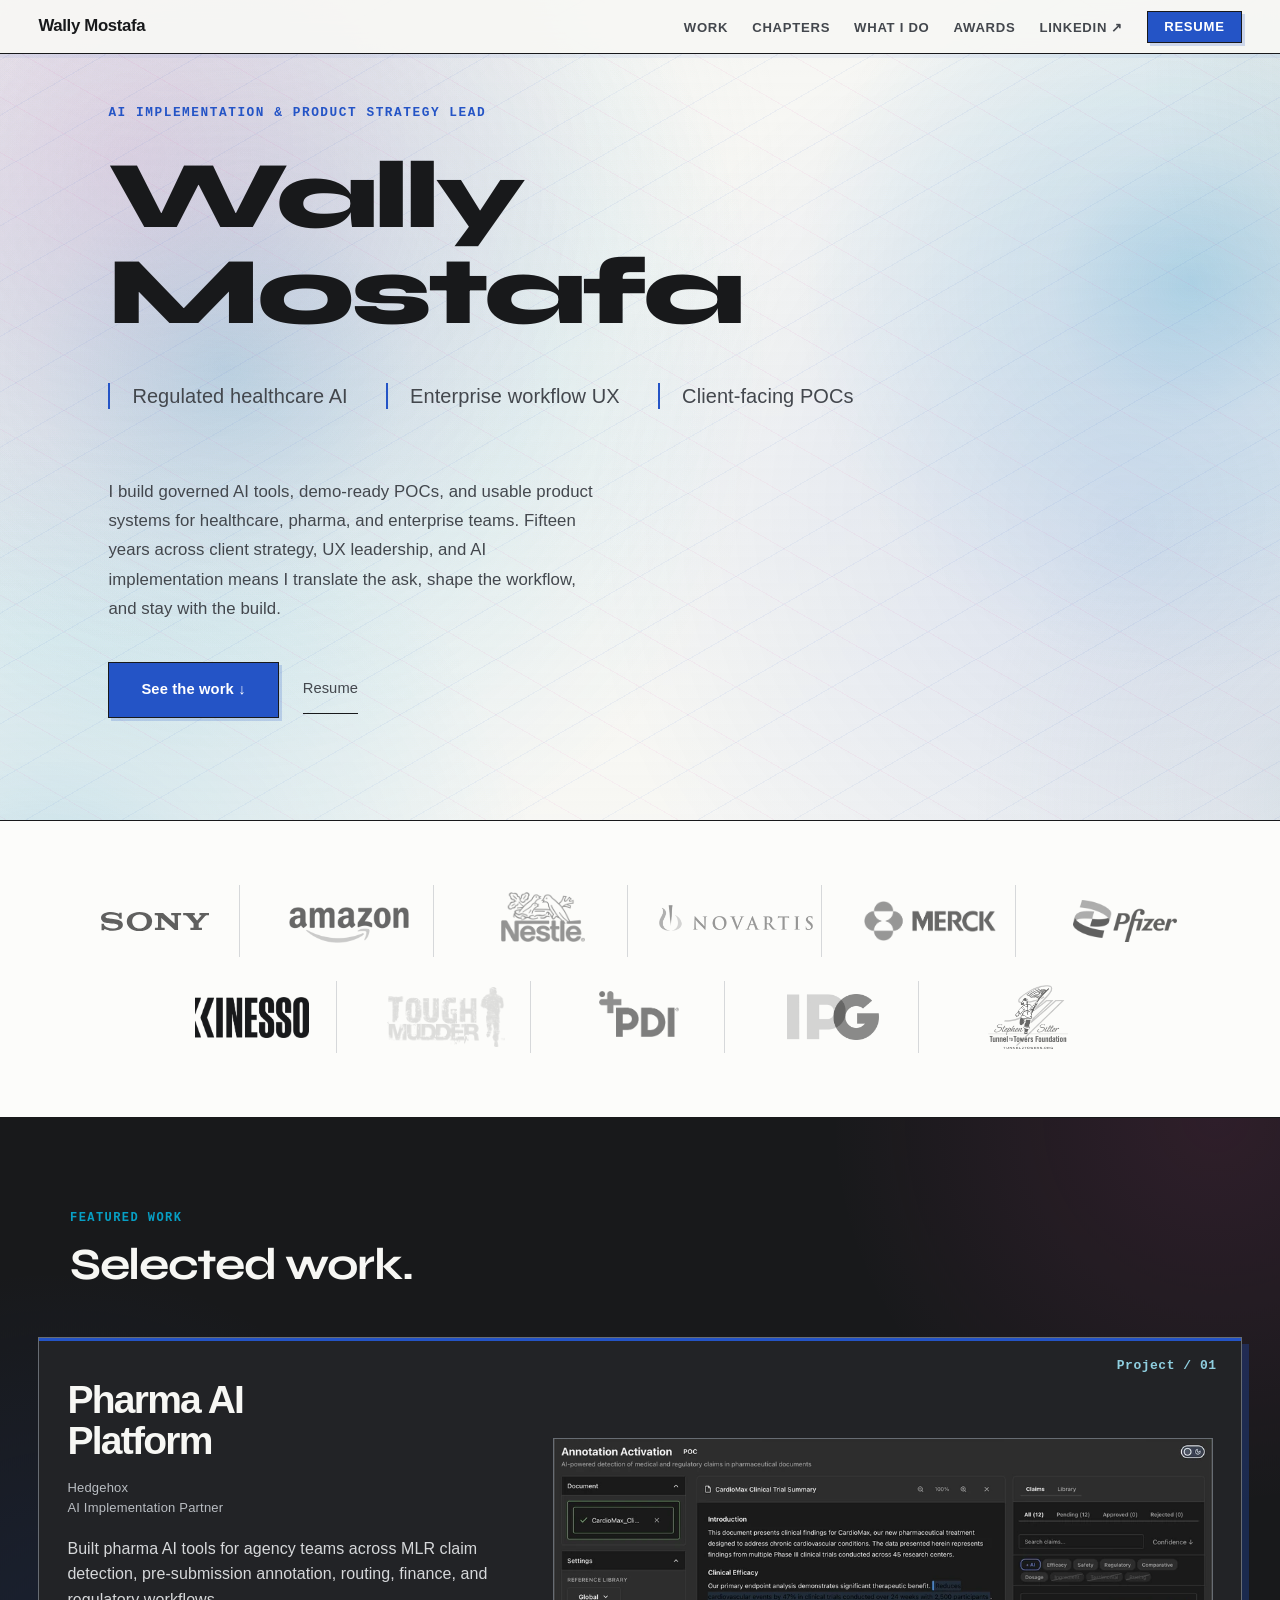
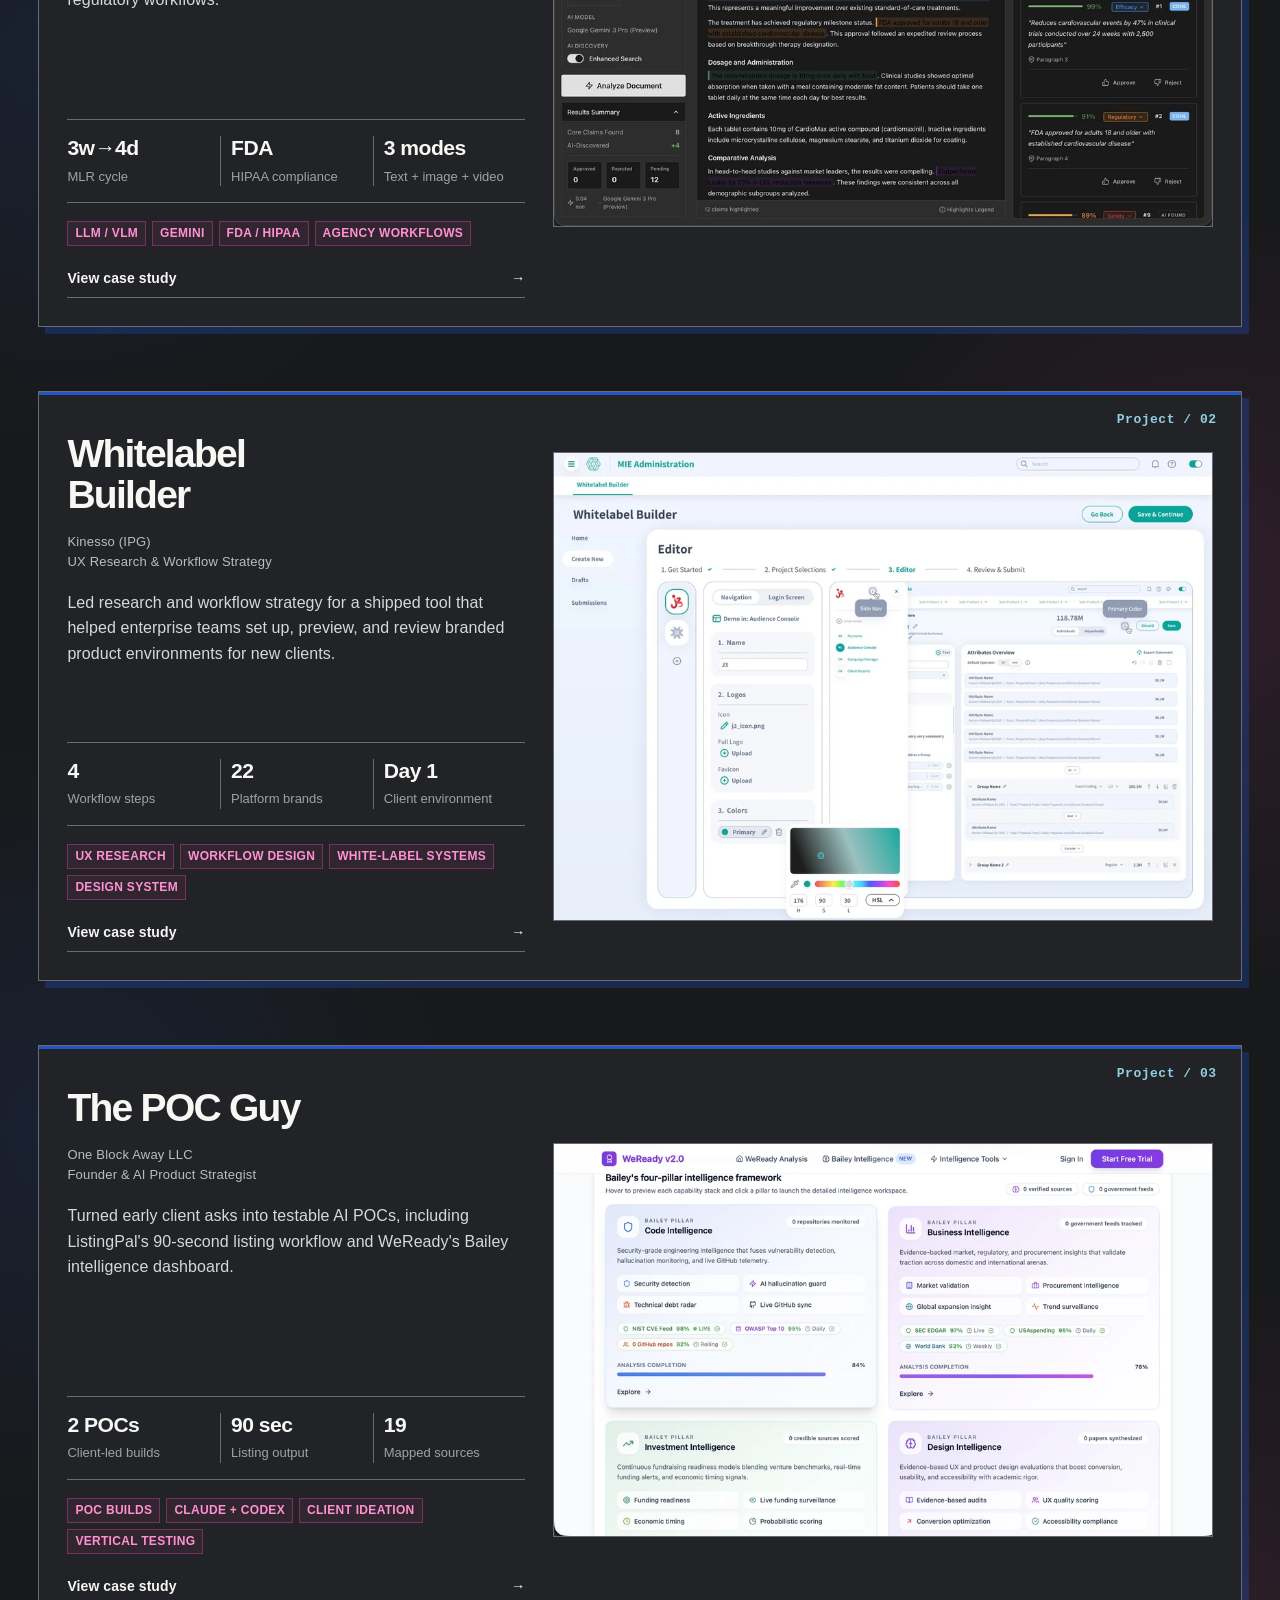
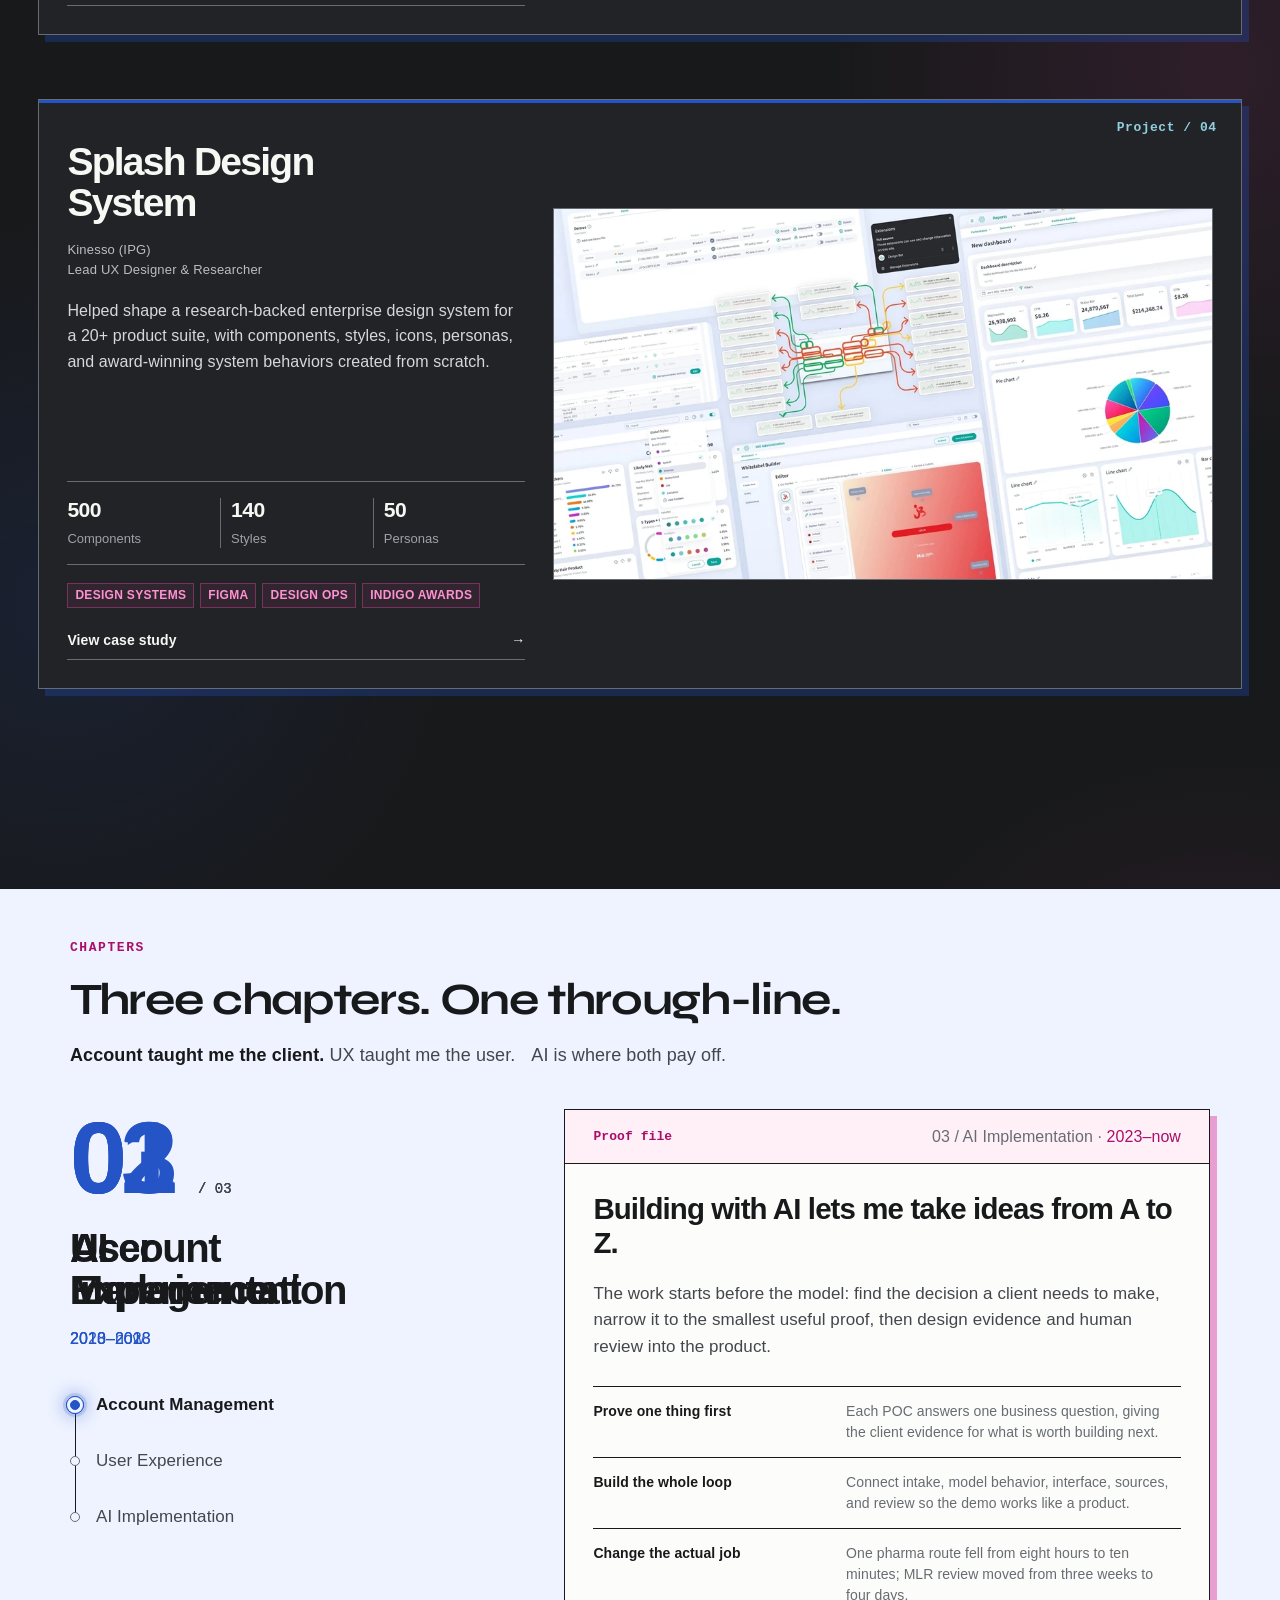
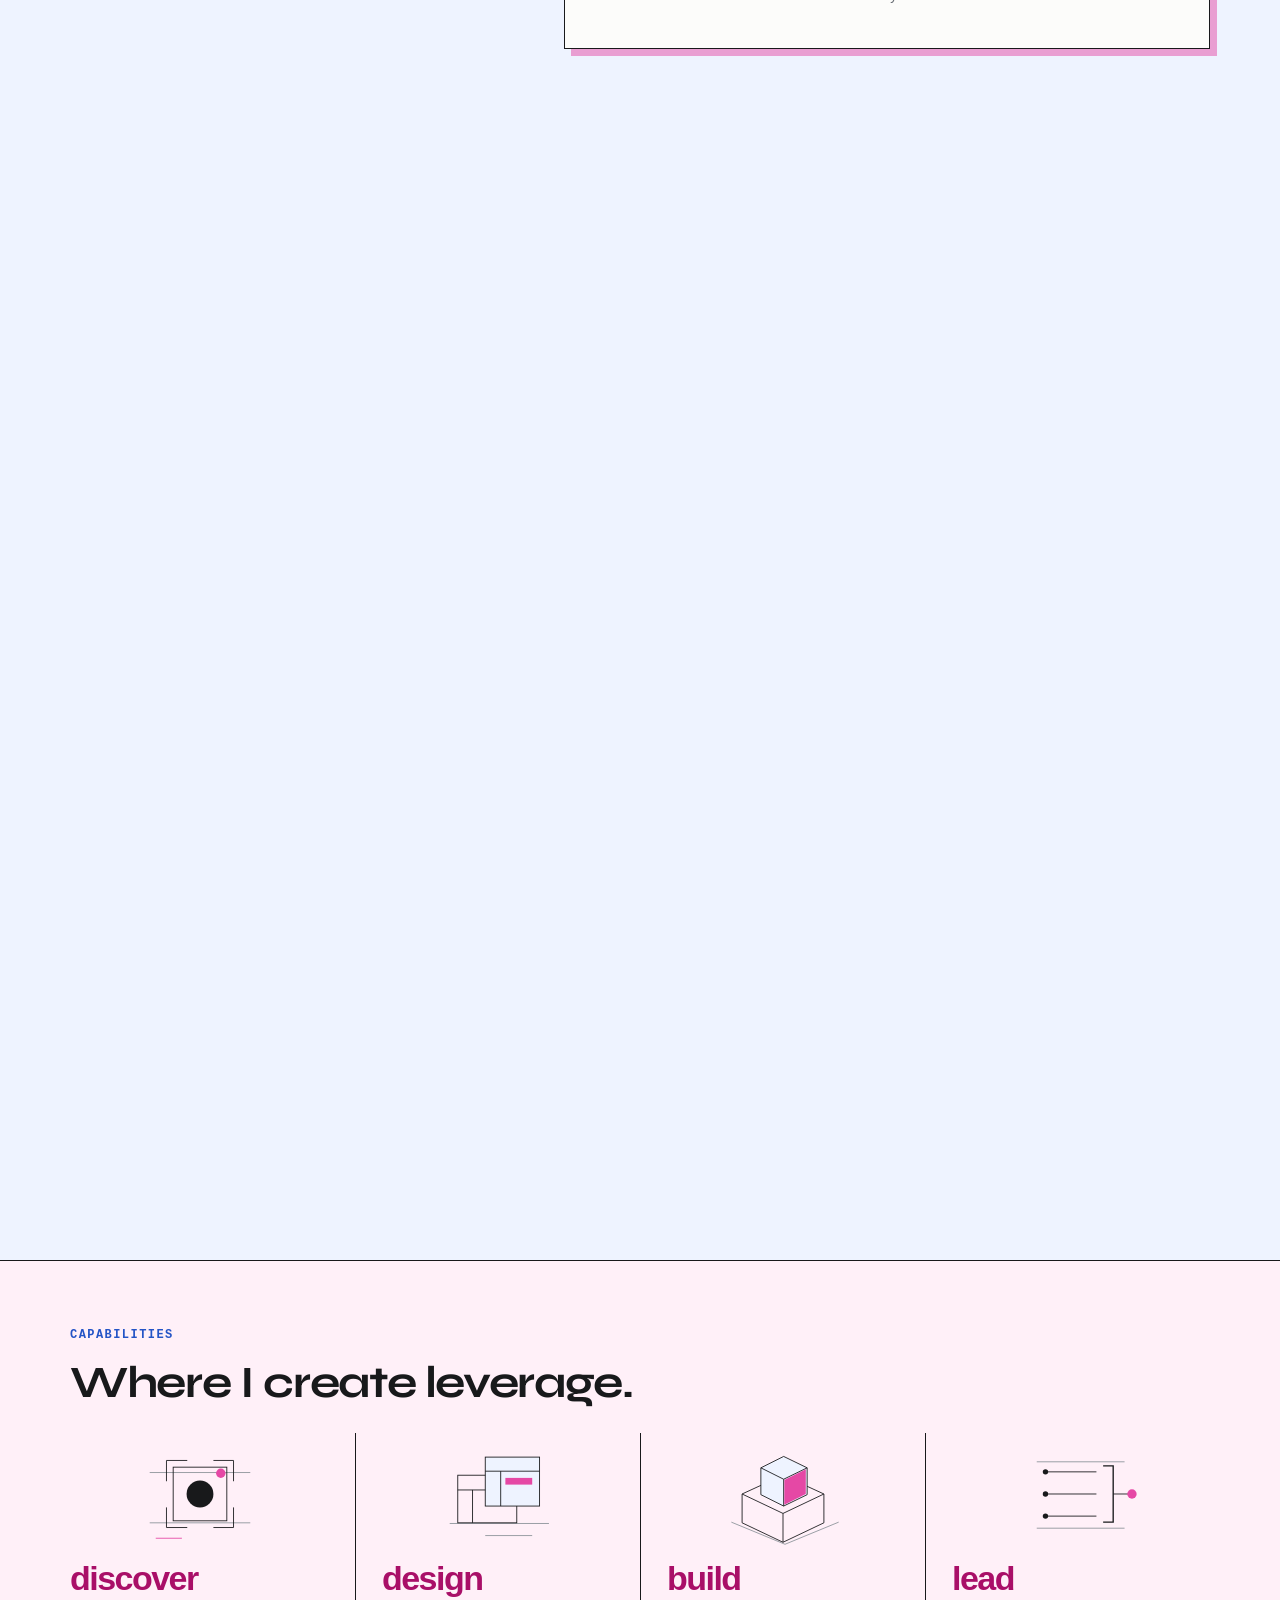
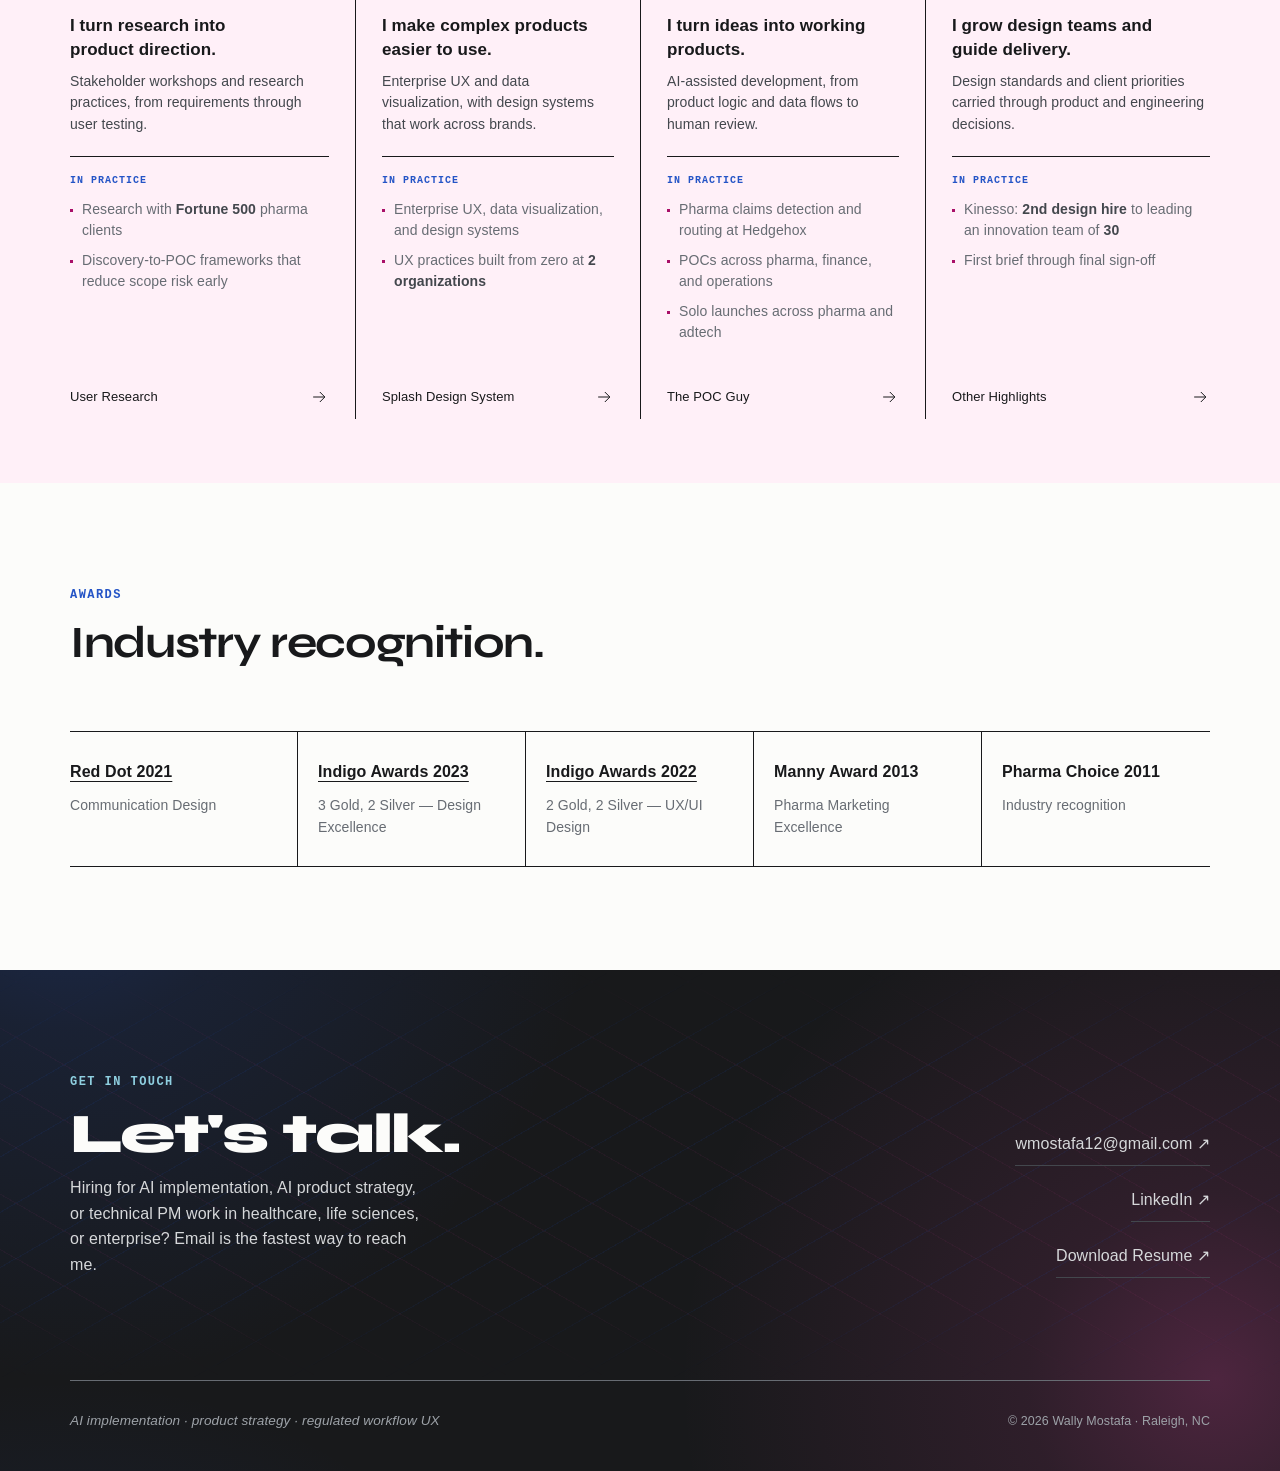
==== index.html @ 52fd6d57 "Finalize Proof Grid skin cascade" ====
<!DOCTYPE html>
<html lang="en" class="proof-grid-homepage">
<head>
<meta charset="UTF-8">
<meta name="viewport" content="width=device-width, initial-scale=1.0">
<meta name="robots" content="noindex,follow">
<title>Wally Mostafa — AI Implementation & Product Strategy</title>
<meta name="description" content="AI implementation and product strategy lead for regulated healthcare, pharma AI, enterprise workflows, and client-facing POC delivery.">
<meta property="og:title" content="Wally Mostafa — AI Implementation & Product Strategy">
<meta property="og:description" content="AI implementation and product strategy for regulated healthcare, pharma AI, enterprise workflows, and client-facing POC delivery.">
<meta property="og:type" content="website">
<meta property="og:url" content="https://wallymostafa.github.io/">
<link rel="icon" href="favicon.ico?v=2" sizes="any">
<link rel="apple-touch-icon" href="apple-touch-icon.png?v=2">
<link rel="manifest" href="site.webmanifest?v=2">
<meta name="theme-color" content="#1d1d1d">

<link rel="preconnect" href="https://fonts.googleapis.com">
<link rel="preconnect" href="https://fonts.gstatic.com" crossorigin>
<link href="https://fonts.googleapis.com/css2?family=Syne:wght@400;500;600;700;800&family=Instrument+Sans:ital,wght@0,400;0,500;0,600;0,700;1,400&display=swap" rel="stylesheet">

<style>
  :root {
    --ink: #1a1714;
    --ink-soft: #38332d;
    --ink-muted: #5c5550;
    --surface: #f8f5f0;
    --surface-warm: #f0ebe3;
    --surface-deep: #e6dfd5;
    --surface-tint: #f4f0e8;
    --accent: #c45a2d;
    --accent-hover: #a84820;
    --accent-light: rgba(196, 90, 45, 0.08);
    --rule: #d4ccc2;
    --rule-light: #e4ddd4;

    --radius-s: 4px;
    --radius-m: 12px;
    --radius-l: 16px;
    --shadow-s: 0 2px 8px rgba(26, 23, 20, 0.06);
    --shadow-m: 0 12px 28px rgba(26, 23, 20, 0.12);
    --shadow-l: 0 28px 70px rgba(26, 23, 20, 0.16);
    --accent-text: #a84820;   /* AA-safe accent for small text on light surfaces */
    --accent-bright: #d4753f; /* AA-safe accent for small text on dark surfaces */

    --font-display: 'Syne', sans-serif;
    --font-body: 'Instrument Sans', sans-serif;

    --space-xs: clamp(0.25rem, 0.5vw, 0.5rem);
    --space-s: clamp(0.5rem, 1vw, 0.75rem);
    --space-m: clamp(1rem, 2vw, 1.5rem);
    --space-l: clamp(1.5rem, 3vw, 2.5rem);
    --space-xl: clamp(2.5rem, 5vw, 4rem);
    --space-2xl: clamp(4rem, 8vw, 7rem);
    --space-3xl: clamp(6rem, 10vw, 10rem);

    --max-w: 1140px;
  }

  *, *::before, *::after { box-sizing: border-box; margin: 0; padding: 0; }

  html {
    scroll-behavior: smooth;
    -webkit-font-smoothing: antialiased;
    -moz-osx-font-smoothing: grayscale;
    overflow-x: hidden;
  }

  body {
    font-family: var(--font-body);
    font-size: clamp(1rem, 1.15vw, 1.125rem);
    line-height: 1.7;
    color: var(--ink);
    background: var(--surface);
    letter-spacing: 0.005em;
    overflow-x: hidden;
  }

  /* ── NAV ── */
  nav {
    position: fixed;
    top: 0;
    left: 0;
    right: 0;
    z-index: 100;
    padding: var(--space-s) var(--space-l);
    display: flex;
    justify-content: space-between;
    align-items: center;
    background: rgba(248, 245, 240, 0.92);
    backdrop-filter: blur(14px);
    -webkit-backdrop-filter: blur(14px);
    border-bottom: 1px solid var(--rule-light);
  }

  nav .name {
    font-family: var(--font-display);
    font-weight: 700;
    font-size: 1.05rem;
    color: var(--ink);
    letter-spacing: -0.02em;
    text-decoration: none;
  }

  nav .links {
    display: flex;
    gap: var(--space-m);
    align-items: center;
    list-style: none;
  }

  nav .links a {
    font-family: var(--font-body);
    font-size: 0.82rem;
    font-weight: 500;
    color: var(--ink-muted);
    text-decoration: none;
    text-transform: uppercase;
    letter-spacing: 0.08em;
    transition: color 0.2s;
    padding: 0.5rem 0;
  }

  nav .links a:hover { color: var(--accent); }

  /* Hamburger — hidden on desktop */
  .mobile-menu-btn {
    display: none;
    align-items: center;
    justify-content: center;
    width: 44px;
    height: 44px;
    background: none;
    border: none;
    cursor: pointer;
    color: var(--ink);
    padding: 0;
    -webkit-tap-highlight-color: transparent;
  }
  .close-icon { display: none; }

  nav .nav-cta {
    font-size: 0.82rem;
    font-weight: 600;
    color: var(--surface) !important;
    background: var(--ink);
    padding: 0.45rem 1rem !important;
    border-radius: var(--radius-s);
    transition: background 0.2s;
  }

  nav .nav-cta:hover { background: var(--accent); color: var(--surface) !important; }

  /* ── HERO CANVAS ── */
  .hero-canvas {
    position: fixed;
    top: 0;
    left: 0;
    width: 100%;
    height: 100%;
    z-index: 0;
    pointer-events: none;
    opacity: 0;
    transition: opacity 1.2s ease;
  }
  .hero-canvas.loaded { opacity: 1; }

  /* ── HERO ── */
  .hero {
    min-height: 90vh;
    display: flex;
    flex-direction: column;
    justify-content: center;
    padding: var(--space-2xl) var(--space-l);
    max-width: var(--max-w);
    margin: 0 auto;
    position: relative;
    z-index: 1;
  }

  .hero-eyebrow {
    font-family: var(--font-body);
    font-size: 0.8rem;
    font-weight: 600;
    text-transform: uppercase;
    letter-spacing: 0.15em;
    color: var(--accent-text);
    margin-bottom: var(--space-m);
    opacity: 0;
    transform: translateY(16px);
    animation: fadeUp 0.8s 0.2s ease-out forwards;
  }

  .hero h1 {
    font-family: var(--font-display);
    font-size: clamp(3.2rem, 7.5vw, 6rem);
    font-weight: 800;
    line-height: 1.0;
    letter-spacing: -0.04em;
    color: var(--ink);
    max-width: 12ch;
    opacity: 0;
    transform: translateY(24px);
    animation: fadeUp 0.8s 0.4s ease-out forwards;
  }

  .hero-tagline {
    margin-top: var(--space-l);
    display: flex;
    gap: var(--space-l);
    flex-wrap: wrap;
    opacity: 0;
    transform: translateY(16px);
    animation: fadeUp 0.8s 0.7s ease-out forwards;
  }

  .hero-tagline span {
    font-family: var(--font-display);
    font-size: clamp(1rem, 1.6vw, 1.25rem);
    font-weight: 500;
    color: var(--ink-soft);
    position: relative;
    padding-left: var(--space-m);
  }

  .hero-tagline span::before {
    content: '';
    position: absolute;
    left: 0;
    top: 0.2em;
    bottom: 0.2em;
    width: 3px;
    background: var(--accent);
    border-radius: 2px;
  }

  .hero-intro {
    margin-top: var(--space-xl);
    font-size: clamp(1.05rem, 1.25vw, 1.15rem);
    color: var(--ink-soft);
    max-width: 52ch;
    line-height: 1.75;
    opacity: 0;
    transform: translateY(16px);
    animation: fadeUp 0.8s 0.9s ease-out forwards;
  }

  .hero-cta {
    margin-top: var(--space-l);
    display: flex;
    gap: var(--space-m);
    align-items: center;
    flex-wrap: wrap;
    opacity: 0;
    transform: translateY(16px);
    animation: fadeUp 0.8s 1.1s ease-out forwards;
  }

  .btn-primary {
    display: inline-flex;
    align-items: center;
    gap: 0.5rem;
    font-family: var(--font-body);
    font-size: 0.92rem;
    font-weight: 600;
    color: var(--surface);
    background: var(--ink);
    padding: 0.9rem 2rem;
    border-radius: var(--radius-s);
    text-decoration: none;
    transition: background 0.25s, transform 0.2s;
    letter-spacing: 0.01em;
    min-height: 48px;
  }

  .btn-primary:hover {
    background: var(--accent);
    transform: translateY(-1px);
  }

  .btn-ghost {
    font-family: var(--font-body);
    font-size: 0.92rem;
    font-weight: 500;
    color: var(--ink-muted);
    text-decoration: none;
    border-bottom: 1px solid var(--rule);
    padding-bottom: 2px;
    transition: color 0.2s, border-color 0.2s;
    min-height: 48px;
    display: inline-flex;
    align-items: center;
  }

  .btn-ghost:hover {
    color: var(--accent);
    border-color: var(--accent);
  }

  /* ── SECTION COMMON ── */
  section { padding: var(--space-2xl) var(--space-l); }

  .section-inner { max-width: var(--max-w); margin: 0 auto; }

  .section-label {
    font-family: var(--font-body);
    font-size: 0.75rem;
    font-weight: 600;
    text-transform: uppercase;
    letter-spacing: 0.18em;
    color: var(--accent-text);
    margin-bottom: var(--space-s);
  }

  .section-title {
    font-family: var(--font-display);
    font-size: clamp(1.8rem, 3.5vw, 2.8rem);
    font-weight: 700;
    letter-spacing: -0.03em;
    color: var(--ink);
    margin-bottom: var(--space-xl);
    max-width: 20ch;
    line-height: 1.1;
  }

  /* ── TRUST STRIP ── */
  .trust-strip {
    padding: var(--space-xl) var(--space-l);
    border-top: 1px solid var(--rule-light);
  }

  /* ── CAPABILITIES ── */
  .capabilities { background: var(--surface-warm); }

  /* ── HOW I BUILD ── */
  .how-i-build { background: var(--surface); }

  .hib-grid {
    display: grid;
    grid-template-columns: 1fr 1fr;
    gap: var(--space-2xl);
    align-items: start;
    margin-top: var(--space-xl);
  }

  .hib-intro p {
    color: var(--ink-soft);
    font-size: 1rem;
    line-height: 1.8;
    margin-bottom: var(--space-m);
  }
  .hib-intro p:last-child { margin-bottom: 0; }

  .hib-lead {
    font-family: var(--font-display);
    font-size: clamp(1.45rem, 2.25vw, 2rem);
    font-weight: 700;
    letter-spacing: -0.03em;
    color: var(--ink);
    line-height: 1.15;
    max-width: 15ch;
    margin-bottom: var(--space-l);
  }

  .hib-flow {
    display: grid;
    gap: var(--space-m);
    margin: var(--space-l) 0;
    counter-reset: build-step;
  }

  .hib-step {
    list-style: none;
    display: grid;
    grid-template-columns: 3.25rem 1fr;
    gap: var(--space-m);
    padding-top: var(--space-m);
    border-top: 1px solid var(--rule-light);
    position: relative;
  }

  .hib-step::before {
    counter-increment: build-step;
    content: "0" counter(build-step);
    font-family: var(--font-display);
    font-size: clamp(1.35rem, 2vw, 1.8rem);
    font-weight: 800;
    line-height: 1;
    letter-spacing: -0.04em;
    color: var(--accent);
  }

  .hib-step h3 {
    font-family: var(--font-display);
    font-size: clamp(1.05rem, 1.45vw, 1.25rem);
    font-weight: 700;
    letter-spacing: -0.02em;
    color: var(--ink);
    line-height: 1.15;
    margin-bottom: 0.25rem;
  }

  .hib-step p {
    font-size: 0.92rem;
    line-height: 1.65;
    margin: 0;
    color: var(--ink-muted);
  }

  .hib-director-note {
    margin-top: var(--space-l);
    padding-top: var(--space-m);
    border-top: 2px solid var(--ink);
    max-width: 38ch;
  }

  .hib-director-note span {
    display: block;
    font-size: 0.72rem;
    font-weight: 700;
    text-transform: uppercase;
    letter-spacing: 0.14em;
    color: var(--accent-text);
    margin-bottom: var(--space-xs);
  }

  .hib-director-note p {
    font-size: 0.95rem;
    line-height: 1.65;
    color: var(--ink-soft);
    margin: 0;
  }

  .hib-stack {
    display: flex;
    flex-direction: column;
    gap: var(--space-m);
  }

  .hib-layer {
    border-top: 1px solid var(--rule);
    padding-top: var(--space-s);
  }

  .hib-layer-label {
    font-size: 0.7rem;
    font-weight: 700;
    text-transform: uppercase;
    letter-spacing: 0.12em;
    color: var(--ink-muted);
    margin-bottom: var(--space-xs);
  }

  .hib-layer-tools {
    display: flex;
    flex-wrap: wrap;
    gap: 0.4rem;
  }

  .hib-tool {
    font-family: var(--font-body);
    font-size: 0.78rem;
    font-weight: 500;
    color: var(--ink-soft);
    background: var(--surface-warm);
    border: 1px solid var(--rule-light);
    padding: 0.2rem 0.6rem;
    border-radius: var(--radius-s);
  }

  .hib-tool--accent {
    color: var(--accent-text);
    background: var(--accent-light);
    border-color: rgba(196, 90, 45, 0.2);
    font-weight: 600;
  }


  /* ── FEATURED WORK ── */
  #work { background: var(--ink); }
  #work .section-label { color: var(--accent-bright); }
  #work .section-title { color: var(--surface); }
  #work .work-number { color: rgba(248,245,240,0.12); }
  #work .work-meta h3 { color: var(--surface); }
  #work .work-meta .role { color: var(--accent-bright); }
  #work .work-body p { color: rgba(248,245,240,0.65); }
  #work .stat-number { color: var(--surface); }
  #work .stat-label { color: rgba(248,245,240,0.55); }
  #work .work-stats { border-top-color: rgba(248,245,240,0.1); }
  #work .tag { color: var(--accent-bright); background: rgba(196,90,45,0.12); border-color: rgba(196,90,45,0.25); }
  #work .work-link { color: var(--surface); border-bottom-color: rgba(248,245,240,0.25); }
  #work .work-link:hover { border-bottom-color: var(--accent-bright); color: var(--accent-bright); }
  #work .work-item { border-color: rgba(248,245,240,0.08); }

  /* Card-level hover: whole work-item is the link */
  #work .work-item:hover .work-number,
  #work .work-item:focus-visible .work-number { color: rgba(248,245,240,0.22); }
  #work .work-item:hover .work-meta h3,
  #work .work-item:focus-visible .work-meta h3 { color: var(--accent-bright); }
  #work .work-item:hover .work-link,
  #work .work-item:focus-visible .work-link {
    border-bottom-color: var(--accent-bright);
    color: var(--accent-bright);
  }
  #work .work-item:hover .work-link .arrow { transform: translateX(4px); }
  .work-item:focus-visible {
    outline: 2px solid var(--accent-bright);
    outline-offset: 4px;
    border-radius: var(--radius-s);
  }

  #work .work-more {
    margin-top: var(--space-2xl);
    padding-top: var(--space-l);
    border-top: 1px solid rgba(248, 245, 240, 0.1);
    color: rgba(248, 245, 240, 0.6);
    font-size: 0.92rem;
    line-height: 1.7;
    max-width: 72ch;
  }
  #work .work-more a {
    color: var(--surface);
    font-weight: 600;
    text-decoration: none;
    padding-bottom: 2px;
    border-bottom: 1.5px solid rgba(248, 245, 240, 0.25);
    margin-left: 0.4rem;
    white-space: nowrap;
    transition: color 0.2s, border-color 0.2s;
  }
  #work .work-more a:hover {
    color: var(--accent-bright);
    border-bottom-color: var(--accent-bright);
  }
  #work .work-more .arrow { display: inline-block; transition: transform 0.25s ease; }
  #work .work-more a:hover .arrow { transform: translateX(4px); }

  .work-grid { display: grid; gap: var(--space-3xl); }

  /* Project layout A: number left, content right */
  .work-item {
    display: grid;
    grid-template-columns: 280px 1fr;
    gap: var(--space-xl);
    align-items: start;
  }

  .work-meta {
    position: sticky;
    top: calc(60px + var(--space-l));
  }

  .work-number {
    font-family: var(--font-display);
    font-size: clamp(4rem, 6vw, 5.5rem);
    font-weight: 800;
    color: var(--rule);
    line-height: 1;
    letter-spacing: -0.04em;
    transition: color 0.25s ease;
  }

  .work-meta h3 {
    font-family: var(--font-display);
    font-size: clamp(1.5rem, 2.2vw, 1.9rem);
    font-weight: 700;
    letter-spacing: -0.02em;
    color: var(--ink);
    margin-bottom: var(--space-xs);
    line-height: 1.15;
    transition: color 0.25s ease;
  }

  .work-meta .role {
    font-size: 0.82rem;
    font-weight: 600;
    text-transform: uppercase;
    letter-spacing: 0.08em;
    color: var(--accent);
    margin-bottom: var(--space-m);
    line-height: 1.5;
  }

  .work-body p {
    color: var(--ink-soft);
    margin-bottom: var(--space-m);
    font-size: 1rem;
    line-height: 1.7;
    max-width: 60ch;
  }

  .work-stats {
    display: flex;
    gap: var(--space-xl);
    flex-wrap: wrap;
    margin-top: var(--space-l);
    padding-top: var(--space-l);
    border-top: 1px solid var(--rule-light);
  }

  .stat { display: flex; flex-direction: column; }

  .stat-number {
    font-family: var(--font-display);
    font-size: clamp(1.8rem, 2.8vw, 2.4rem);
    font-weight: 800;
    color: var(--ink);
    letter-spacing: -0.03em;
    line-height: 1.1;
  }

  .stat-label {
    font-size: 0.75rem;
    font-weight: 500;
    text-transform: uppercase;
    letter-spacing: 0.1em;
    color: var(--ink-muted);
    margin-top: 4px;
  }

  .work-link {
    display: inline-flex;
    align-items: center;
    gap: 0.4rem;
    font-family: var(--font-body);
    font-weight: 600;
    font-size: 0.9rem;
    color: var(--accent);
    text-decoration: none;
    margin-top: var(--space-l);
    padding-bottom: 2px;
    border-bottom: 1.5px solid transparent;
    transition: border-color 0.2s;
  }

  .work-link:hover { border-bottom-color: var(--accent); }

  .work-link .arrow {
    display: inline-block;
    transition: transform 0.25s ease;
  }

  .work-tags {
    display: flex;
    flex-wrap: wrap;
    gap: 0.4rem;
    margin-top: var(--space-m);
  }

  .tag {
    font-family: var(--font-body);
    font-size: 0.7rem;
    font-weight: 600;
    text-transform: uppercase;
    letter-spacing: 0.06em;
    color: var(--accent);
    background: var(--accent-light);
    border: 1px solid rgba(196, 90, 45, 0.15);
    padding: 0.25rem 0.6rem;
    border-radius: var(--radius-s);
    white-space: nowrap;
  }

  /* Divider between major sections */
  .section-divider {
    max-width: var(--max-w);
    margin: 0 auto;
    padding: 0 var(--space-l);
  }

  .section-divider hr {
    border: none;
    height: 1px;
    background: var(--rule);
  }

  /* ── CAREER ARC ── */
  .arc { background: var(--surface-warm); color: var(--ink); }
  .arc .section-label { color: var(--accent); }
  .arc .section-title { color: var(--ink); }

  .arc-timeline {
    position: relative;
    padding-left: var(--space-xl);
  }

  .arc-timeline::before {
    content: '';
    position: absolute;
    left: 0;
    top: 8px;
    bottom: 8px;
    width: 2px;
    background: linear-gradient(to bottom, var(--accent), rgba(196, 90, 45, 0.2));
  }

  .arc-item {
    position: relative;
    margin-bottom: var(--space-xl);
    padding-bottom: var(--space-l);
  }

  .arc-item:last-child { margin-bottom: 0; padding-bottom: 0; }

  .arc-item::before {
    content: '';
    position: absolute;
    left: calc(-1 * var(--space-xl) - 4px);
    top: 6px;
    width: 10px;
    height: 10px;
    border-radius: 50%;
    background: var(--accent);
    border: 2px solid var(--surface-warm);
    transition: transform 0.3s cubic-bezier(0.34, 1.56, 0.64, 1),
                box-shadow 0.3s ease;
  }

  /* Ripple ring on hover */
  .arc-item::after {
    content: '';
    position: absolute;
    left: calc(-1 * var(--space-xl) - 8px);
    top: 2px;
    width: 18px;
    height: 18px;
    border-radius: 50%;
    border: 2px solid var(--accent);
    opacity: 0;
    transform: scale(0.5);
    transition: opacity 0.35s ease, transform 0.35s cubic-bezier(0.34, 1.56, 0.64, 1);
  }

  .arc-item:hover::before {
    transform: scale(1.35);
    box-shadow: 0 0 0 4px rgba(196, 90, 45, 0.15);
  }

  .arc-item:hover::after {
    opacity: 1;
    transform: scale(1);
  }

  .arc-year {
    font-family: var(--font-display);
    font-size: 0.78rem;
    font-weight: 700;
    text-transform: uppercase;
    letter-spacing: 0.12em;
    color: var(--accent-text);
    margin-bottom: 6px;
    transition: letter-spacing 0.3s ease;
  }

  .arc-item:hover .arc-year {
    letter-spacing: 0.18em;
  }

  .arc-item h3 {
    font-family: var(--font-display);
    font-size: clamp(1.15rem, 1.6vw, 1.35rem);
    font-weight: 700;
    color: var(--ink);
    letter-spacing: -0.01em;
    margin-bottom: 4px;
    line-height: 1.25;
    transition: color 0.25s ease, transform 0.25s ease;
  }

  .arc-item:hover h3 {
    color: var(--accent);
    transform: translateX(4px);
  }

  .arc-item .arc-org {
    font-size: 0.9rem;
    font-weight: 500;
    color: var(--ink-muted);
    margin-bottom: var(--space-s);
    transition: transform 0.25s ease 0.04s;
  }

  .arc-item:hover .arc-org {
    transform: translateX(4px);
  }

  .arc-item p {
    font-size: 0.92rem;
    color: var(--ink-soft);
    line-height: 1.65;
    max-width: 55ch;
    transition: color 0.25s ease;
  }

  .arc-item:hover p {
    color: var(--ink);
  }

  /* Transition strip before arc */
  .pre-arc-strip {
    background: var(--surface-warm);
    padding: var(--space-l) var(--space-l) 0;
  }

  .pre-arc-strip .section-inner {
    border-top: 1px solid rgba(196, 90, 45, 0.3);
  }

  /* ── AWARDS ── */
  .awards { background: var(--surface-tint); }

  .awards-grid {
    display: grid;
    grid-template-columns: repeat(auto-fit, minmax(200px, 1fr));
    gap: var(--space-m);
  }

  .award-item {
    padding: var(--space-m) var(--space-l);
    border: 1.5px solid var(--rule);
    border-radius: var(--radius-s);
    transition: border-color 0.2s, transform 0.2s;
    background: var(--surface);
  }

  .award-item:hover {
    border-color: var(--accent);
    transform: translateY(-2px);
  }

  .award-name {
    font-family: var(--font-display);
    font-size: 1rem;
    font-weight: 700;
    color: var(--ink);
    line-height: 1.3;
    text-decoration: none;
    transition: color 0.2s, border-color 0.2s;
  }

  /* Underline only the award names that are actually links */
  a.award-name {
    border-bottom: 1px solid var(--rule);
  }

  a.award-name:hover {
    color: var(--accent);
    border-color: var(--accent);
  }

  .award-detail {
    font-size: 0.82rem;
    color: var(--ink-muted);
    margin-top: 4px;
  }

  /* ── CONTACT ── */
  .contact { background: var(--surface-warm); }

  .contact-inner {
    max-width: var(--max-w);
    margin: 0 auto;
    display: grid;
    grid-template-columns: 1.2fr 1fr;
    gap: var(--space-xl);
    align-items: end;
  }

  .contact h2 {
    font-family: var(--font-display);
    font-size: clamp(2.2rem, 4.5vw, 3.5rem);
    font-weight: 800;
    letter-spacing: -0.035em;
    color: var(--ink);
    line-height: 1.05;
  }

  .contact-subtitle {
    font-size: 1rem;
    color: var(--ink-soft);
    margin-top: var(--space-s);
    line-height: 1.6;
    max-width: 40ch;
  }

  .contact-links {
    display: flex;
    flex-direction: column;
    gap: var(--space-s);
    align-items: flex-end;
  }

  .contact-links a {
    font-family: var(--font-body);
    font-size: 1rem;
    font-weight: 500;
    color: var(--ink-soft);
    text-decoration: none;
    padding: 0.4rem 0;
    border-bottom: 1px solid var(--rule-light);
    transition: color 0.2s, border-color 0.2s;
    min-height: 44px;
    display: inline-flex;
    align-items: center;
  }

  .contact-links a:hover {
    color: var(--accent);
    border-bottom-color: var(--accent);
  }

  /* ── FOOTER ── */
  footer {
    padding: var(--space-l) var(--space-l);
    border-top: 1px solid var(--rule-light);
  }

  .footer-inner {
    max-width: var(--max-w);
    margin: 0 auto;
    display: flex;
    justify-content: space-between;
    align-items: baseline;
    flex-wrap: wrap;
    gap: var(--space-s);
  }

  .footer-sign-off {
    font-family: var(--font-body);
    font-size: 0.85rem;
    color: var(--ink-muted);
    font-style: italic;
  }

  footer .copyright {
    font-size: 0.78rem;
    color: var(--ink-muted);
    opacity: 0.6;
  }

  /* ── ANIMATIONS ── */
  @keyframes fadeUp {
    to { opacity: 1; transform: translateY(0); }
  }

  /* Reveal animations — progressive enhancement only.
     Elements are visible by default. JS adds .reveal-pending to hide them,
     then IntersectionObserver adds .visible to animate them in.
     If JS fails, everything stays visible. */
  .reveal-pending {
    opacity: 0;
    transform: translateY(20px);
    transition: opacity 0.6s ease-out, transform 0.6s ease-out;
  }

  .reveal-pending.visible {
    opacity: 1;
    transform: translateY(0);
  }

  /* Timeline-specific scroll build */
  .arc-timeline .reveal-pending {
    opacity: 0;
    transform: translateX(-18px);
    transition: opacity 0.5s ease-out, transform 0.5s cubic-bezier(0.22, 1, 0.36, 1);
  }

  .arc-timeline .reveal-pending.visible {
    opacity: 1;
    transform: translateX(0);
  }

  /* Dot pops in with a spring when the item becomes visible */
  .arc-timeline .reveal-pending::before {
    transform: scale(0);
    transition: transform 0.4s cubic-bezier(0.34, 1.56, 0.64, 1) 0.2s;
  }

  .arc-timeline .reveal-pending.visible::before {
    transform: scale(1);
  }

  /* Stagger each arc-item by position */
  .arc-timeline .reveal-pending:nth-child(1) { transition-delay: 0s; }
  .arc-timeline .reveal-pending:nth-child(2) { transition-delay: 0.1s; }
  .arc-timeline .reveal-pending:nth-child(3) { transition-delay: 0.18s; }
  .arc-timeline .reveal-pending:nth-child(4) { transition-delay: 0.26s; }
  .arc-timeline .reveal-pending:nth-child(5) { transition-delay: 0.34s; }

  /* Dot spring delay needs to account for item stagger too */
  .arc-timeline .reveal-pending:nth-child(1)::before { transition-delay: 0.2s; }
  .arc-timeline .reveal-pending:nth-child(2)::before { transition-delay: 0.3s; }
  .arc-timeline .reveal-pending:nth-child(3)::before { transition-delay: 0.38s; }
  .arc-timeline .reveal-pending:nth-child(4)::before { transition-delay: 0.46s; }
  .arc-timeline .reveal-pending:nth-child(5)::before { transition-delay: 0.54s; }

  /* Stagger children */
  .stagger-pending > * {
    opacity: 0;
    transform: translateY(16px);
    transition: opacity 0.5s ease-out, transform 0.5s ease-out;
  }

  .stagger-pending.visible > *:nth-child(1) { transition-delay: 0.05s; }
  .stagger-pending.visible > *:nth-child(2) { transition-delay: 0.1s; }
  .stagger-pending.visible > *:nth-child(3) { transition-delay: 0.15s; }
  .stagger-pending.visible > *:nth-child(4) { transition-delay: 0.2s; }
  .stagger-pending.visible > *:nth-child(5) { transition-delay: 0.25s; }

  .stagger-pending.visible > * {
    opacity: 1;
    transform: translateY(0);
  }

  /* ── RESPONSIVE ── */
  @media (max-width: 900px) {
    .cap-grid { grid-template-columns: repeat(2, 1fr); }
    .work-item { grid-template-columns: 1fr; gap: var(--space-m); }
    .work-meta { position: static; }
  }

  @media (max-width: 1119px) {
    /* Nav: hide desktop links, show hamburger */
    nav .links { display: none; }
    nav .mobile-menu-btn { display: flex; }
    /* Mobile menu: full screen overlay */
    #nav.menu-open { z-index: 200; }
    #nav.menu-open .links {
      display: flex !important;
      flex-direction: column;
      position: fixed;
      top: 0;
      left: 0;
      right: 0;
      bottom: 0;
      width: 100vw;
      height: 100vh;
      height: 100dvh;
      background: var(--surface);
      padding: 100px 32px 32px;
      gap: 0;
      z-index: 199;
      overflow-y: auto;
    }
    #nav.menu-open .links li {
      border-bottom: 1px solid var(--rule-light);
      list-style: none;
    }
    #nav.menu-open .links li:last-child { border-bottom: none; }
    #nav.menu-open .links a {
      display: flex;
      align-items: center;
      min-height: 56px;
      padding: 4px 0;
      font-size: 1.1rem;
      text-transform: none;
      letter-spacing: 0.01em;
      color: var(--ink);
    }
    #nav.menu-open .nav-cta {
      display: inline-flex !important;
      margin-top: var(--space-l);
      width: fit-content;
      padding: 0.85rem 1.6rem !important;
      font-size: 1rem !important;
      color: var(--surface) !important;
    }
    /* Toggle hamburger to X */
    #nav.menu-open .mobile-menu-btn { position: relative; z-index: 201; }
    #nav.menu-open .hamburger-icon { display: none !important; }
    #nav.menu-open .close-icon { display: block !important; }

  }

  @media (max-width: 640px) {
    /* Padding consistency: 24px sides */
    section { padding-left: 24px; padding-right: 24px; }
    .hero { padding-left: 24px; padding-right: 24px; }
    nav { padding-left: 24px; padding-right: 24px; }
    .trust-strip { padding-left: 24px; padding-right: 24px; }
    footer { padding-left: 24px; padding-right: 24px; }

    /* Hero adjustments */
    .hero { min-height: 90vh; padding-top: calc(60px + var(--space-xl)); }
    .hero-eyebrow {
      max-width: 28ch;
      line-height: 1.5;
    }
    .hero h1 {
      font-size: clamp(2.25rem, 12vw, 2.8rem);
      max-width: 100%;
      letter-spacing: 0;
    }
    .hero-tagline { flex-direction: column; gap: var(--space-s); }
    .hero-intro { font-size: 1rem; }
    .hero-cta { flex-direction: column; gap: var(--space-s); align-items: flex-start; }
    .btn-primary, .btn-ghost { min-height: 48px; }

    /* How I Build */
    .hib-grid { grid-template-columns: 1fr; gap: var(--space-xl); }
    .hib-lead { max-width: 18ch; }
    .hib-step { grid-template-columns: 2.75rem 1fr; gap: var(--space-s); }

    /* Capabilities */
    .cap-grid { grid-template-columns: 1fr; }
    .cap-item { padding: var(--space-m) 0; }
    .cap-item h3 { font-size: 1.3rem; }
    .cap-item p { font-size: 1rem; }
    .cap-proof li { font-size: 0.92rem; }

    /* Work items: ensure "View case study" is tappable */
    .work-item { gap: var(--space-s); padding-bottom: var(--space-xl); }
    .work-number { font-size: clamp(3rem, 12vw, 4rem); }
    .work-meta h3 { font-size: clamp(1.4rem, 5vw, 1.7rem); }
    .work-body p { font-size: 1rem; line-height: 1.7; }
    .work-link {
      min-height: 48px;
      padding: 12px 0;
      font-size: 1rem;
      display: inline-flex;
      align-items: center;
    }
    .work-stats { gap: var(--space-l); }
    .stat-number { font-size: clamp(1.6rem, 6vw, 2rem); }
    .stat-label { font-size: 0.8rem; margin-top: 2px; }

    /* Timeline */
    .arc-timeline { padding-left: var(--space-l); }
    .arc-item::before { left: calc(-1 * var(--space-l) - 4px); }
    .arc-item::after { left: calc(-1 * var(--space-l) - 8px); }
    .arc-item h3 { font-size: 1.15rem; }
    .arc-item p { font-size: 0.95rem; }
    .arc-item .arc-org { font-size: 0.92rem; }
    .arc-item { margin-bottom: var(--space-l); padding-bottom: var(--space-m); }

    /* Awards */
    .awards-grid { grid-template-columns: 1fr 1fr; gap: var(--space-s); }
    .award-item { padding: var(--space-s) var(--space-m); }
    .award-name { font-size: 0.92rem; }
    .award-detail { font-size: 0.8rem; }

    /* Contact */
    .contact-inner { grid-template-columns: 1fr; gap: var(--space-l); }
    .contact-links { align-items: flex-start; }
    .contact-links a { min-height: 48px; font-size: 1rem; }
    .contact h2 { font-size: clamp(2rem, 8vw, 2.8rem); }

    /* Footer */
    .footer-inner { flex-direction: column; gap: var(--space-s); }
    .footer-sign-off { font-size: 0.88rem; }

    /* Section title */
    .section-title { font-size: clamp(1.6rem, 6vw, 2.2rem); }
  }

  @media (max-width: 380px) {
    .awards-grid { grid-template-columns: 1fr; }
    .hero h1 { font-size: 2.2rem; }
    .work-stats { flex-direction: column; gap: var(--space-m); }
  }

  @media (prefers-reduced-motion: reduce) {
    *, *::before, *::after {
      animation-duration: 0.01ms !important;
      transition-duration: 0.01ms !important;
    }
  }
</style>
<link rel="stylesheet" href="assets/portfolio-revision/revision.css?v=ff10bc76f5d4">
<link rel="stylesheet" href="assets/proof-grid/homepage.css?v=1">
</head>
<body>

<canvas class="hero-canvas" id="hero-canvas" aria-hidden="true" data-state="fallback"></canvas>

<nav id="nav">
  <a href="index.html" class="name">Wally Mostafa</a>
  <button class="mobile-menu-btn" type="button" aria-label="Open navigation" aria-controls="navigation-links" aria-expanded="false">
    <svg class="hamburger-icon" width="24" height="24" viewBox="0 0 24 24" fill="none" stroke="currentColor" stroke-width="2" stroke-linecap="round"><line x1="3" y1="6" x2="21" y2="6"/><line x1="3" y1="12" x2="21" y2="12"/><line x1="3" y1="18" x2="21" y2="18"/></svg>
    <svg class="close-icon" width="24" height="24" viewBox="0 0 24 24" fill="none" stroke="currentColor" stroke-width="2" stroke-linecap="round"><line x1="6" y1="6" x2="18" y2="18"/><line x1="6" y1="18" x2="18" y2="6"/></svg>
  </button>
  <ul class="links" id="navigation-links">
    <li><a href="#work">Work</a></li>
    <li><a href="#chapters">Chapters</a></li>
    <li><a href="#capabilities">What I Do</a></li>
    <li><a href="#awards">Awards</a></li>
    <li><a href="https://linkedin.com/in/wallymo" target="_blank" rel="noopener">LinkedIn ↗</a></li>
    <li><a href="resume.html" class="nav-cta">Resume</a></li>
  </ul>
</nav>

<!-- HERO -->
<section class="hero">
  <div class="hero-eyebrow">AI Implementation &amp; Product Strategy Lead</div>
  <h1>Wally Mostafa</h1>
  <div class="hero-tagline">
    <span>Regulated healthcare AI</span>
    <span>Enterprise workflow UX</span>
    <span>Client-facing POCs</span>
  </div>
  <p class="hero-intro">
    I build governed AI tools, demo-ready POCs, and usable product systems for healthcare, pharma, and enterprise teams. Fifteen years across client strategy, UX leadership, and AI implementation means I translate the ask, shape the workflow, and stay with the build.
  </p>
  <div class="hero-cta">
    <a href="#work" class="btn-primary">See the work ↓</a>
    <a href="resume.html" class="btn-ghost">Resume</a>
  </div>
</section>

<!-- TRUST STRIP -->
<section class="trust-strip" id="clients" aria-label="Client and agency logos">
  <svg class="trust-filters" aria-hidden="true" focusable="false" xmlns="http://www.w3.org/2000/svg">
    <defs>
      <filter id="trust-mudder-ink" color-interpolation-filters="sRGB">
        <feComponentTransfer><feFuncA type="linear" slope="5" intercept="0"/></feComponentTransfer>
      </filter>
    </defs>
  </svg>
  <div class="trust-names">
    <div class="trust-logo trust-logo--sony"><img src="assets/imagery/logos/logo-sony-clean.svg" alt="Sony" loading="lazy"></div>
    <div class="trust-logo trust-logo--amazon"><img src="assets/imagery/logos/logo-amazon-clean.webp" alt="Amazon" loading="lazy"></div>
    <div class="trust-logo trust-logo--nestle"><img src="assets/imagery/logos/logo-nestle-clean.webp" alt="Nestlé" loading="lazy"></div>
    <div class="trust-logo trust-logo--novartis"><img src="assets/imagery/logos/logo-novartis-clean.webp" alt="Novartis" loading="lazy"></div>
    <div class="trust-logo trust-logo--merck"><img src="assets/imagery/logos/logo-merck-clean.webp" alt="Merck" loading="lazy"></div>
    <div class="trust-logo trust-logo--pfizer"><img src="assets/imagery/logos/logo-pfizer-clean.webp" alt="Pfizer" loading="lazy"></div>
    <div class="trust-logo trust-logo--kinesso"><img src="assets/imagery/logos/logo-kinesso-clean.webp" alt="IPG Kinesso" loading="lazy"></div>
    <div class="trust-logo trust-logo--mudder"><img src="assets/imagery/logos/logo-tough-mudder-clean.webp" alt="Tough Mudder" loading="lazy"></div>
    <div class="trust-logo trust-logo--pdi"><img src="assets/imagery/logos/logo-pdi-clean.webp" alt="PDI" loading="lazy"></div>
    <div class="trust-logo trust-logo--ipg"><img src="assets/imagery/logos/logo-ipg-health-clean.webp" alt="IPG Health" loading="lazy"></div>
    <div class="trust-logo trust-logo--tunnel"><img src="assets/imagery/logos/logo-tunnel-to-towers-clean.webp" alt="Tunnel to Towers Foundation" loading="lazy"></div>
  </div>
</section>

<!-- FEATURED WORK -->
<section id="work">
  <div class="section-inner">
    <div class="section-label reveal">Featured Work</div>
    <h2 class="section-title reveal">Selected work.</h2>

    <div class="work-grid">

      <a href="project-01.html" class="work-item" style="text-decoration: none; color: inherit;">
        <div class="work-meta">
          <div class="work-number">01</div>
          <h3>Pharma AI Platform</h3>
          <div class="role">Hedgehox<br>AI Implementation Partner</div>
        </div>
        <div class="work-media"><img src="assets/portfolio-revision/project-01.webp" alt="Claims Detector document review with highlighted claims and approval controls" width="960" height="566" loading="lazy" decoding="async"></div>
  <div class="work-body">
          <p>
            Built pharma AI tools for agency teams across MLR claim detection, pre-submission annotation, routing, finance, and regulatory workflows.
          </p>
          <div class="work-stats">
            <div class="stat">
              <span class="stat-number">3w→4d</span>
              <span class="stat-label">MLR cycle</span>
            </div>
            <div class="stat">
              <span class="stat-number">FDA</span>
              <span class="stat-label">HIPAA compliance</span>
            </div>
            <div class="stat">
              <span class="stat-number">3 modes</span>
              <span class="stat-label">Text + image + video</span>
            </div>
          </div>
          <div class="work-tags">
            <span class="tag">LLM / VLM</span>
            <span class="tag">Gemini</span>
            <span class="tag">FDA / HIPAA</span>
            <span class="tag">Agency workflows</span>
          </div>
          <span class="work-link">View case study <span class="arrow">→</span></span>
        </div>
      </a>

      <a href="project-09.html" class="work-item" style="text-decoration: none; color: inherit;">
        <div class="work-meta">
          <div class="work-number">02</div>
          <h3>Whitelabel Builder</h3>
          <div class="role">Kinesso (IPG)<br>UX Research &amp; Workflow Strategy</div>
        </div>
        <div class="work-media"><img src="assets/portfolio-revision/project-09.webp" alt="Whitelabel Builder editor with brand controls and an application preview" width="960" height="683" loading="lazy" decoding="async"></div>
  <div class="work-body">
          <p>
            Led research and workflow strategy for a shipped tool that helped enterprise teams set up, preview, and review branded product environments for new clients.
          </p>
          <div class="work-stats">
            <div class="stat">
              <span class="stat-number">4</span>
              <span class="stat-label">Workflow steps</span>
            </div>
            <div class="stat">
              <span class="stat-number">22</span>
              <span class="stat-label">Platform brands</span>
            </div>
            <div class="stat">
              <span class="stat-number">Day 1</span>
              <span class="stat-label">Client environment</span>
            </div>
          </div>
          <div class="work-tags">
            <span class="tag">UX Research</span>
            <span class="tag">Workflow Design</span>
            <span class="tag">White-label Systems</span>
            <span class="tag">Design System</span>
          </div>
          <span class="work-link">View case study <span class="arrow">→</span></span>
        </div>
      </a>

      <a href="project-02.html" class="work-item" style="text-decoration: none; color: inherit;">
        <div class="work-meta">
          <div class="work-number">03</div>
          <h3>The POC Guy</h3>
          <div class="role">One Block Away LLC<br>Founder &amp; AI Product Strategist</div>
        </div>
        <div class="work-media"><img src="assets/portfolio-revision/project-02.webp" alt="WeReady Bailey Intelligence dashboard with four intelligence areas" width="960" height="573" loading="lazy" decoding="async"></div>
  <div class="work-body">
          <p>
            Turned early client asks into testable AI POCs, including ListingPal's 90-second listing workflow and WeReady's Bailey intelligence dashboard.
          </p>
          <div class="work-stats">
            <div class="stat">
              <span class="stat-number">2 POCs</span>
              <span class="stat-label">Client-led builds</span>
            </div>
            <div class="stat">
              <span class="stat-number">90 sec</span>
              <span class="stat-label">Listing output</span>
            </div>
            <div class="stat">
              <span class="stat-number">19</span>
              <span class="stat-label">Mapped sources</span>
            </div>
          </div>
          <div class="work-tags">
            <span class="tag">POC builds</span>
            <span class="tag">Claude + Codex</span>
            <span class="tag">Client ideation</span>
            <span class="tag">Vertical testing</span>
          </div>
          <span class="work-link">View case study <span class="arrow">→</span></span>
        </div>
      </a>

      <a href="project-05.html" class="work-item" style="text-decoration: none; color: inherit;">
        <div class="work-meta">
          <div class="work-number">04</div>
          <h3>Splash Design System</h3>
          <div class="role">Kinesso (IPG)<br>Lead UX Designer &amp; Researcher</div>
        </div>
        <div class="work-media"><img src="assets/portfolio-revision/project-05.webp" alt="Splash interface examples, dashboard components, and brand controls" width="960" height="540" loading="lazy" decoding="async"></div>
  <div class="work-body">
          <p>
            Helped shape a research-backed enterprise design system for a 20+ product suite, with components, styles, icons, personas, and award-winning system behaviors created from scratch.
          </p>
          <div class="work-stats">
            <div class="stat">
              <span class="stat-number">500</span>
              <span class="stat-label">Components</span>
            </div>
            <div class="stat">
              <span class="stat-number">140</span>
              <span class="stat-label">Styles</span>
            </div>
            <div class="stat">
              <span class="stat-number">50</span>
              <span class="stat-label">Personas</span>
            </div>
          </div>
          <div class="work-tags">
            <span class="tag">Design Systems</span>
            <span class="tag">Figma</span>
            <span class="tag">Design Ops</span>
            <span class="tag">Indigo Awards</span>
          </div>
          <span class="work-link">View case study <span class="arrow">→</span></span>
        </div>
      </a>

    </div>

  </div>
</section>

<!-- CAREER CHAPTERS -->
<section id="chapters" aria-labelledby="chapters-title" data-active-chapter="account">
  <div class="chapter-journey">
    <div class="chapter-frame">
  <div class="chapter-intro">
      <div class="chapter-eyebrow">Chapters</div>
      <h2 id="chapters-title"><span>Three chapters.</span> <span>One through-line.</span></h2>
      <p class="chapter-summary">
        <span class="chapter-summary-clause" data-chapter="account" data-copy="Account taught me the client."><span>Account taught me the client.</span></span>
        <span class="chapter-summary-clause" data-chapter="ux" data-copy="UX taught me the user."><span>UX taught me the user.</span></span>
        <span class="chapter-summary-clause" data-chapter="ai" data-copy="AI is where both pay off."><span>AI is where both pay off.</span></span>
      </p>
  </div>
    <div class="chapter-shell">
      <div class="chapter-tabs" role="navigation" aria-label="Career chapters">
        <a class="chapter-tab" id="chapter-tab-1" href="#chapter-1">Account Management</a>
        <a class="chapter-tab" id="chapter-tab-2" href="#chapter-2">User Experience</a>
        <a class="chapter-tab" id="chapter-tab-3" href="#chapter-3">AI Implementation</a>
      </div>
      <div class="chapter-entries">
      <article class="chapter-state is-active" id="chapter-1" aria-labelledby="chapter-name-1">
        <div class="chapter-identity">
          <div class="chapter-count" aria-hidden="true"><span class="chapter-number">01</span><span class="chapter-total">/ 03</span></div>
          <h3 class="chapter-name" id="chapter-name-1"><span>Account</span> <span>Management</span></h3>
          <p class="chapter-dates">2010–2018</p>
        </div>
        <div class="chapter-proof">
        <div class="stage-chrome" aria-hidden="true"><span>Proof file</span><p class="chapter-period"><span>01 / Account Management</span> · <span class="chapter-years">2010–2018</span></p></div>
        <div class="chapter-copy">
        <h4>Account taught me to lead and collaborate.</h4>
        <p>Across Fortune 500 pharma accounts and brand budgets up to $20M, the job was to turn pressure from every direction into decisions the whole team could act on.</p>
        <dl class="chapter-points">
          <div class="chapter-point"><dt>Make the brief do work</dt><dd>Turn brand strategy into clear choices about the audience, scope, timing, and approval path.</dd></div>
          <div class="chapter-point"><dt>Keep one direction</dt><dd>Translate client decisions across creative, UX, production, and development so every discipline is solving the same problem.</dd></div>
          <div class="chapter-point"><dt>Hold the whole picture</dt><dd>Track budget, timing, production, and MLR together so solving one problem does not create another.</dd></div>
        </dl>
        </div>
        </div>
      </article>
      <article class="chapter-state" id="chapter-2" aria-labelledby="chapter-name-2">
        <div class="chapter-identity">
          <div class="chapter-count" aria-hidden="true"><span class="chapter-number">02</span><span class="chapter-total">/ 03</span></div>
          <h3 class="chapter-name" id="chapter-name-2"><span>User</span> <span>Experience</span></h3>
          <p class="chapter-dates">2018–2023</p>
        </div>
        <div class="chapter-proof">
        <div class="stage-chrome" aria-hidden="true"><span>Proof file</span><p class="chapter-period"><span>02 / User Experience</span> · <span class="chapter-years">2018–2023</span></p></div>
        <div class="chapter-copy">
        <h4>UX taught me to shape the work itself.</h4>
        <p>Across 20+ products, UX gave me a way to move past opinion: watch how people worked, make the problem visible, and test the answer.</p>
        <dl class="chapter-points">
          <div class="chapter-point"><dt>Research the real work</dt><dd>Interviews, prototype tests, and product data exposed where users got stuck and what mattered.</dd></div>
          <div class="chapter-point"><dt>Put decisions in the flow</dt><dd>Journey maps became guided steps, live previews, drafts, and review states people could understand.</dd></div>
          <div class="chapter-point"><dt>Give teams one language</dt><dd>Shared components, research docs, and coaching helped a 30-person team build without starting from zero.</dd></div>
        </dl>
        </div>
        </div>
      </article>
      <article class="chapter-state" id="chapter-3" aria-labelledby="chapter-name-3">
        <div class="chapter-identity">
          <div class="chapter-count" aria-hidden="true"><span class="chapter-number">03</span><span class="chapter-total">/ 03</span></div>
          <h3 class="chapter-name" id="chapter-name-3"><span>AI</span> <span>Implementation</span></h3>
          <p class="chapter-dates">2023–now</p>
        </div>
        <div class="chapter-proof">
        <div class="stage-chrome" aria-hidden="true"><span>Proof file</span><p class="chapter-period"><span>03 / AI Implementation</span> · <span class="chapter-years">2023–now</span></p></div>
        <div class="chapter-copy">
        <h4>Building with AI lets me take ideas from A to Z.</h4>
        <p>The work starts before the model: find the decision a client needs to make, narrow it to the smallest useful proof, then design evidence and human review into the product.</p>
        <dl class="chapter-points">
          <div class="chapter-point"><dt>Prove one thing first</dt><dd>Each POC answers one business question, giving the client evidence for what is worth building next.</dd></div>
          <div class="chapter-point"><dt>Build the whole loop</dt><dd>Connect intake, model behavior, interface, sources, and review so the demo works like a product.</dd></div>
          <div class="chapter-point"><dt>Change the actual job</dt><dd>One pharma route fell from eight hours to ten minutes; MLR review moved from three weeks to four days.</dd></div>
        </dl>
        </div>
        </div>
      </article>
      </div>
    </div>
    </div>
  </div>
</section>

<!-- HOW I BUILD -->
<section class="how-i-build" id="how-i-build" hidden>
  <div class="section-inner">
    <div class="section-label reveal">How I Build</div>
    <h2 class="section-title reveal">The workflow is the product.</h2>

    <div class="hib-grid">

      <div class="hib-intro reveal">
        <div class="hib-lead">Frame the workflow, then direct the tools.</div>
        <p>
          I start with the decision path: user, input, output, checkpoints, and proof.
        </p>

        <ol class="hib-flow" aria-label="AI product build sequence">
          <li class="hib-step">
            <div>
              <h3>Frame the decision</h3>
              <p>Define the user, input, output, constraints, and the trust bar.</p>
            </div>
          </li>
          <li class="hib-step">
            <div>
              <h3>Map the workflow</h3>
              <p>Human steps, model steps, review checkpoints, edge cases, and failure states.</p>
            </div>
          </li>
          <li class="hib-step">
            <div>
              <h3>Design the control surface</h3>
              <p>The interface where users guide, inspect, correct, and trust the AI.</p>
            </div>
          </li>
          <li class="hib-step">
            <div>
              <h3>Build the loop</h3>
              <p>Prompt, code, run, inspect, and revise with Claude Code, Codex, Gemini, Ollama, and local models.</p>
            </div>
          </li>
          <li class="hib-step">
            <div>
              <h3>Validate and harden</h3>
              <p>Test real cases, compliance needs, source evidence, and production behavior.</p>
            </div>
          </li>
        </ol>

        <div class="hib-director-note">
          <span>Operating role</span>
          <p>I stay across client translation, strategy, UX, model behavior, code, and validation, so the build moves fast without becoming a loose demo.</p>
        </div>
      </div>

      <div class="hib-stack reveal">
        <div class="hib-layer">
          <div class="hib-layer-label">Orchestration</div>
          <div class="hib-layer-tools">
            <span class="hib-tool">Claude Code</span>
            <span class="hib-tool">Codex</span>
            <span class="hib-tool">Gemini</span>
            <span class="hib-tool">Ollama</span>
            <span class="hib-tool">Local LLMs</span>
            <span class="hib-tool">Multi-LLM orchestration</span>
          </div>
        </div>
        <div class="hib-layer">
          <div class="hib-layer-label">AI / Models</div>
          <div class="hib-layer-tools">
            <span class="hib-tool">GPT-5.5</span>
            <span class="hib-tool">Claude Opus 4.7</span>
            <span class="hib-tool">Claude Sonnet 4.6</span>
            <span class="hib-tool">Claude Haiku 4.5</span>
            <span class="hib-tool">Gemini 3.1</span>
            <span class="hib-tool">Local models: Qwen, Mistral, Gemma</span>
          </div>
        </div>
        <div class="hib-layer">
          <div class="hib-layer-label">Production environment</div>
          <div class="hib-layer-tools">
            <span class="hib-tool">Vercel</span>
            <span class="hib-tool">GitHub</span>
            <span class="hib-tool">AWS</span>
            <span class="hib-tool">API integrations</span>
            <span class="hib-tool">Live demos</span>
          </div>
        </div>
        <div class="hib-layer">
          <div class="hib-layer-label">Regulated domains</div>
          <div class="hib-layer-tools">
            <span class="hib-tool hib-tool--accent">FDA / HIPAA</span>
            <span class="hib-tool hib-tool--accent">MLR workflow</span>
            <span class="hib-tool hib-tool--accent">Pharma compliance</span>
            <span class="hib-tool hib-tool--accent">Finance</span>
          </div>
        </div>
      </div>

    </div>

  </div>
</section>

<!-- CAPABILITIES -->
<section class="capabilities" id="capabilities" aria-labelledby="capabilities-title">
  <div class="section-inner">
    <header class="cap-header">
      <p class="section-label">Capabilities</p>
      <h2 class="section-title" id="capabilities-title">Where I create leverage.</h2>
    </header>
    <div class="cap-fields">
      <article class="cap-field" data-capability="discover">
        <svg class="cap-field-art" viewBox="0 0 190 170" role="img" aria-label="Discover geometric illustration">
          <path class="faint" d="M20 50h150M20 125h150"/>
          <g class="moving aperture">
            <rect x="55" y="42" width="80" height="80"/>
            <path d="M45 63V32h31m39 0h30v31m0 39v30h-30m-39 0H45v-30"/>
          </g>
          <circle class="solid" cx="95" cy="82" r="20"/>
          <circle class="rust" cx="126" cy="51" r="7"/>
          <path class="rust-line" d="M29 148h39"/>
        </svg>
        <h3 class="cap-name">
          <span class="cap-verb">discover<svg class="cap-hand-rule" viewBox="0 0 160 9" preserveAspectRatio="none" aria-hidden="true">
              <path d="M2 5 Q36 0 78 5 T158 4"/>
            </svg>
          </span>
        </h3>
        <div class="cap-description">
          <p class="cap-summary">I turn research into product direction.</p>
          <p class="cap-method">Stakeholder workshops and research practices, from requirements through user testing.</p>
        </div>
        <div class="cap-evidence">
          <p class="cap-evidence-label">In practice</p>
          <ul class="cap-proof">
            <li>Research with <strong>Fortune 500</strong> pharma clients</li>
            <li>Discovery-to-POC frameworks that reduce scope risk early</li>
          </ul>
          <a href="project-04.html">User Research</a>
        </div>
      </article>
      <article class="cap-field" data-capability="design">
        <svg class="cap-field-art" viewBox="0 0 190 170" role="img" aria-label="Design geometric illustration">
          <path class="faint" d="M23 126h148"/>
          <rect x="35" y="54" width="88" height="71"/>
          <path d="M35 76h88M57 76v49"/>
          <g class="moving frame-part">
            <rect class="paper" x="76" y="27" width="81" height="73"/>
            <path d="M76 48h81M99 48v52"/>
            <rect class="rust" x="106" y="58" width="40" height="10"/>
          </g>
          <path class="faint" d="M76 144h70"/>
        </svg>
        <h3 class="cap-name">
          <span class="cap-verb">design<svg class="cap-hand-rule" viewBox="0 0 160 9" preserveAspectRatio="none" aria-hidden="true">
              <path d="M2 5 Q36 0 78 5 T158 4"/>
            </svg>
          </span>
        </h3>
        <div class="cap-description">
          <p class="cap-summary">I make complex products easier to use.</p>
          <p class="cap-method">Enterprise UX and data visualization, with design systems that work across brands.</p>
        </div>
        <div class="cap-evidence">
          <p class="cap-evidence-label">In practice</p>
          <ul class="cap-proof">
            <li>Enterprise UX, data visualization, and design systems</li>
            <li>UX practices built from zero at <strong>2 organizations</strong></li>
          </ul>
          <a href="project-05.html">Splash Design System</a>
        </div>
      </article>
      <article class="cap-field" data-capability="build">
        <svg class="cap-field-art" viewBox="0 0 190 170" role="img" aria-label="Build geometric illustration">
          <path class="faint" d="m18 124 80 33 80-33"/>
          <path d="m34 82 61-28 61 28-61 29-61-29Zm0 0v43l61 29 61-29V82m-61 29v43"/>
          <g class="moving block-part">
            <path class="paper" d="m62 43 34-17 35 17v40l-35 17-34-17Z"/>
            <path d="m62 43 34 17 35-17M96 60v40"/>
            <path class="rust" d="m97 61 32-16v37l-32 16Z"/>
          </g>
        </svg>
        <h3 class="cap-name">
          <span class="cap-verb">build<svg class="cap-hand-rule" viewBox="0 0 160 9" preserveAspectRatio="none" aria-hidden="true">
              <path d="M2 5 Q36 0 78 5 T158 4"/>
            </svg>
          </span>
        </h3>
        <div class="cap-description">
          <p class="cap-summary">I turn ideas into working products.</p>
          <p class="cap-method">AI-assisted development, from product logic and data flows to human review.</p>
        </div>
        <div class="cap-evidence">
          <p class="cap-evidence-label">In practice</p>
          <ul class="cap-proof">
            <li>Pharma claims detection and routing at Hedgehox</li>
            <li>POCs across pharma, finance, and operations</li>
            <li>Solo launches across pharma and adtech</li>
          </ul>
          <a href="project-02.html">The POC Guy</a>
        </div>
      </article>
      <article class="cap-field" data-capability="lead">
        <svg class="cap-field-art" viewBox="0 0 190 170" role="img" aria-label="Lead geometric illustration">
          <path class="faint" d="M29 34h131M29 133h131"/>
          <path d="M42 49h76M42 82h76M42 115h76"/>
          <circle class="solid" cx="42" cy="49" r="4"/>
          <circle class="solid" cx="42" cy="82" r="4"/>
          <circle class="solid" cx="42" cy="115" r="4"/>
          <g class="moving bracket-part">
            <path stroke-width="2" d="M128 40h15v84h-15"/>
            <path d="M143 82h27"/>
            <circle class="rust" cx="171" cy="82" r="7"/>
          </g>
        </svg>
        <h3 class="cap-name">
          <span class="cap-verb">lead<svg class="cap-hand-rule" viewBox="0 0 160 9" preserveAspectRatio="none" aria-hidden="true">
              <path d="M2 5 Q36 0 78 5 T158 4"/>
            </svg>
          </span>
        </h3>
        <div class="cap-description">
          <p class="cap-summary">I grow design teams and guide delivery.</p>
          <p class="cap-method">Design standards and client priorities carried through product and engineering decisions.</p>
        </div>
        <div class="cap-evidence">
          <p class="cap-evidence-label">In practice</p>
          <ul class="cap-proof">
            <li>Kinesso: <strong>2nd design hire</strong> to leading an innovation team of <strong>30</strong></li>
            <li>First brief through final sign-off</li>
          </ul>
          <a href="project-07.html">Other Highlights</a>
        </div>
      </article>
    </div>
  </div>
</section>

<!-- AWARDS -->
<section class="awards" id="awards">
  <div class="section-inner">
    <div class="section-label reveal">Awards</div>
    <h2 class="section-title reveal" style="max-width: 26ch;">Industry recognition.</h2>
    <div class="awards-grid stagger reveal">
      <div class="award-item">
        <a href="https://www.red-dot.org/project/dxa-digital-experience-audit-55219" target="_blank" rel="noopener" class="award-name" data-award-cursor="red-dot">Red Dot 2021</a>
        <span class="award-detail">Communication Design</span>
      </div>
      <div class="award-item">
        <a href="https://www.indigoaward.com/winners/6748" target="_blank" rel="noopener" class="award-name" data-award-cursor="indigo">Indigo Awards 2023</a>
        <span class="award-detail">3 Gold, 2 Silver — Design Excellence</span>
      </div>
      <div class="award-item">
        <a href="https://www.indigoaward.com/winners/4629" target="_blank" rel="noopener" class="award-name" data-award-cursor="indigo">Indigo Awards 2022</a>
        <span class="award-detail">2 Gold, 2 Silver — UX/UI Design</span>
      </div>
      <div class="award-item">
        <span class="award-name">Manny Award 2013</span>
        <span class="award-detail">Pharma Marketing Excellence</span>
      </div>
      <div class="award-item">
        <span class="award-name">Pharma Choice 2011</span>
        <span class="award-detail">Industry recognition</span>
      </div>
    </div>
  </div>
</section>

<!-- CONTACT -->
<section class="contact" id="contact">
  <div class="section-inner">
    <div class="contact-inner">
      <div>
        <div class="section-label reveal">Get in touch</div>
        <h2 class="reveal">Let's talk.</h2>
        <p class="contact-subtitle reveal">
            Hiring for AI implementation, AI product strategy, or technical PM work in healthcare, life sciences, or enterprise? Email is the fastest way to reach me.
          </p>
      </div>
      <div class="contact-links reveal">
        <a href="mailto:wmostafa12@gmail.com">wmostafa12@gmail.com ↗</a>
        <a href="https://linkedin.com/in/wallymo" target="_blank" rel="noopener">LinkedIn ↗</a>
        <a href="assets/Wally-Mostafa-Resume.pdf" download="Wally-Mostafa-Resume.pdf">Download Resume ↗</a>
      </div>
    </div>
  </div>
</section>

<footer>
  <div class="footer-inner">
    <span class="footer-sign-off">AI implementation · product strategy · regulated workflow UX</span>
    <span class="copyright">&copy; 2026 Wally Mostafa · Raleigh, NC</span>
  </div>
</footer>

<div class="award-cursor" aria-hidden="true">
  <span class="award-cursor-face">
    <span class="award-cursor-mark">
      <img class="award-cursor-logo award-logo-red-dot" src="assets/award-logos/red-dot.png" alt="" draggable="false" width="128" height="210">
      <img class="award-cursor-logo award-logo-indigo" src="assets/award-logos/indigo.png" alt="" draggable="false" width="48" height="42">
    </span>
  </span>
</div>

<!-- Reading content stays visible; decorative motion is progressively enhanced. -->

<!-- HERO: the original bulbs, scoped to the visible hero. -->
<script src="assets/portfolio-revision/hero-atmosphere.js?v=b6a7f5250cfe"></script>

<script src="assets/vendor/gsap-3.12.5.min.js"></script>
<script src="assets/portfolio-revision/revision.js?v=d7956ddfe8cd"></script>
</body>
</html>
---- assets/portfolio-revision/revision.css ----
/* B4's project and chapter composition, using the published Wally identity. */
:root {
  --page-gutter: var(--space-l);
  --section-heading-size: clamp(2rem, 3.5vw, 2.8rem);
  --dark-base: var(--ink);
  --dark-raised: #27221e;
  --dark-text: var(--surface);
  --dark-body: #d1c7be;
  --dark-secondary: #c9bbae;
  --dark-muted: #bfb2a6;
  --dark-rule: #51463b;
  --dark-accent: #e9b18f;
  --dark-accent-rule: #78523b;
  --dark-hover-rule: #bc7951;
  --dark-label: #e4d6c9;
  --dark-shadow: rgb(16 12 9 / .7);
  --bulb-clay: 196 90 45;
  --bulb-taupe: 168 144 128;
  --bulb-radius: clamp(240px, 42vw, 560px);
  --bulb-core: .2;
  --bulb-shoulder: .085;
  --bulb-secondary-core: .18;
  --bulb-secondary-shoulder: .075;
}
/* Clipping without a nested scroll container lets native sticky follow the page. */
html, body { overflow-x: clip; }
.section-title, #chapters .chapter-intro h2 {
  font-size: var(--section-heading-size);
  line-height: 1.1;
  letter-spacing: -.03em;
}
/* The hero composition stays intact; this is its static motion fallback. */
.hero::before {
  content: '';
  position: absolute;
  inset-block: 0;
  left: 50%;
  width: 100vw;
  transform: translateX(-50%);
  z-index: -1;
  pointer-events: none;
  --bulb-core: .28;
  --bulb-shoulder: .12;
}
.hero-canvas[data-state='running'] ~ .hero::before { opacity: 0; }
/* Each surface owns its atmosphere. Backgrounds cannot tint content or catch input. */
.trust-strip, #chapters, .how-i-build, .capabilities, .awards, .contact, body > footer {
  position: relative;
  isolation: isolate;
  padding-inline: var(--page-gutter);
}
/* One circular bulb field across every surface, using the hero's 0/35/100 falloff.
   Each layer fades at its tile edges; the half-tile offset keeps long sections lit. */
.hero::before, .trust-strip, #work, #chapters, .how-i-build, .capabilities,
.awards, .contact, body > footer {
  background-image:
    radial-gradient(circle var(--bulb-radius) at 5% 50%,
      rgb(var(--bulb-clay) / var(--bulb-core)) 0%,
      rgb(var(--bulb-clay) / var(--bulb-shoulder)) 35%,
      rgb(var(--bulb-clay) / 0) 100%),
    radial-gradient(circle var(--bulb-radius) at 95% 50%,
      rgb(var(--bulb-taupe) / var(--bulb-secondary-core)) 0%,
      rgb(var(--bulb-taupe) / var(--bulb-secondary-shoulder)) 35%,
      rgb(var(--bulb-taupe) / 0) 100%);
  background-size: 100% calc(var(--bulb-radius) * 2);
  background-position: 0 0, 0 calc(var(--bulb-radius) * -1);
  background-repeat: repeat-y;
}
.trust-strip, .how-i-build, .awards { background-color: var(--surface); }
.capabilities { background-color: var(--surface-warm); }
/* Center the visible marks in equal cells; brand widths balance optical weight. */
.trust-strip { --bulb-core: .17; --bulb-shoulder: .075; scroll-margin-top: 60px; }
.trust-filters { position: absolute; width: 0; height: 0; overflow: hidden; pointer-events: none; }
.trust-names {
  --trust-columns: 6;
  --trust-gap: 24px;
  --logo-scale: 1;
  display: flex;
  flex-wrap: wrap;
  justify-content: center;
  align-items: center;
  gap: 24px var(--trust-gap);
  max-width: var(--max-w);
  margin: 0 auto;
}
.trust-logo {
  flex: 0 1 calc((100% - (var(--trust-columns) - 1) * var(--trust-gap)) / var(--trust-columns));
  min-width: 0;
  height: 72px;
  display: flex;
  align-items: center;
  justify-content: center;
  --logo-filter: brightness(0);
  cursor: default;
  -webkit-user-select: none;
  user-select: none;
}
.trust-logo img {
  display: block;
  /* Let the parent handle hover; images should not activate Safari text selection. */
  pointer-events: none;
  -webkit-user-drag: none;
  width: calc(var(--logo-width) * var(--logo-scale));
  max-width: 100%;
  height: auto;
  max-height: 64px;
  object-fit: contain;
  filter: var(--logo-filter) opacity(.6);
  transform: translateY(calc(var(--logo-y, 0px) * var(--logo-scale)));
  transition: filter .25s ease;
}
/* Reveal the source artwork's original colors without changing size or position. */
.trust-logo:hover img { filter: brightness(1) opacity(1); }
.trust-logo--mudder:hover img { filter: url(#trust-mudder-ink) brightness(1) opacity(1); }
/* Keep Kinesso's silhouette in one paint layer. Safari can drop an animated SVG filter. */
.trust-logo--kinesso { display: grid; place-items: center; }
.trust-logo--kinesso img, .trust-logo--kinesso::after { grid-area: 1 / 1; }
/* The image retains its dimensions and accessible name; the mask supplies the visible ink. */
.trust-logo--kinesso img { opacity: 0; }
.trust-logo--kinesso::after {
  content: '';
  width: calc(var(--logo-width) * var(--logo-scale));
  max-width: 100%;
  aspect-ratio: 666 / 240;
  background-color: rgb(0 0 0 / .6);
  -webkit-mask: url('../imagery/logos/logo-kinesso-clean.webp') center / contain no-repeat;
  mask: url('../imagery/logos/logo-kinesso-clean.webp') center / contain no-repeat;
  pointer-events: none;
  transition: background-color .25s ease;
}
.trust-logo--kinesso:hover::after { background-color: #ff00c4; }
.trust-logo--sony { --logo-width: 108px; }
.trust-logo--amazon { --logo-width: 120px; --logo-y: 4px; }
.trust-logo--nestle { --logo-width: 84px; --logo-y: -4px; }
.trust-logo--novartis { --logo-width: 154px; --logo-y: -3px; }
.trust-logo--merck { --logo-width: 132px; }
.trust-logo--pfizer { --logo-width: 104px; }
.trust-logo--kinesso { --logo-width: 114px; }
/* This source's ink alpha peaks at 20%; restore it before applying the shared tone. */
.trust-logo--mudder { --logo-width: 118px; --logo-filter: url(#trust-mudder-ink) brightness(0); }
.trust-logo--pdi { --logo-width: 80px; --logo-y: -3px; }
.trust-logo--ipg { --logo-width: 92px; }
.trust-logo--tunnel { --logo-width: 80px; }
@media (max-width: 1100px) {
  .trust-names { --trust-columns: 4; gap: 20px var(--trust-gap); }
}
@media (max-width: 640px) {
  .trust-strip { padding-block: 32px; }
  .trust-names { --trust-columns: 3; --trust-gap: 12px; --logo-scale: .8; gap: 16px var(--trust-gap); }
  .trust-logo { height: 64px; }
  .trust-logo img { max-height: 54px; }
}
@media (max-width: 359px) {
  .trust-names { --logo-scale: .72; }
}
@media (prefers-reduced-motion: reduce) {
  .trust-logo img, .trust-logo--kinesso::after { transition: none; }
}
nav .nav-cta:hover, .btn-primary:hover { background: var(--accent-hover); }
#work {
  position: relative;
  isolation: isolate;
  padding: clamp(64px, 7vw, 100px) max(var(--page-gutter), calc((100vw - 1280px) / 2)) 64px;
  --bulb-core: .28;
  --bulb-shoulder: .12;
  --bulb-secondary-core: .22;
  --bulb-secondary-shoulder: .095;
  background-color: var(--dark-base);
}
#work > .section-inner { max-width: 1280px; }
#work .section-label, #work .section-title { margin-inline: max(0px, calc((100% - var(--max-w)) / 2)); }
#work .section-label { color: var(--dark-accent); }
#work .section-title { margin-bottom: 48px; }
#work .work-grid { display: block; position: relative; }
#work .work-item {
  position: relative;
  display: grid;
  grid-template-columns: minmax(0, .82fr) minmax(0, 1.18fr);
  grid-template-rows: auto 1fr;
  grid-template-areas: 'identity media' 'body media';
  align-items: stretch;
  gap: 0 28px;
  min-height: 590px;
  margin: 0 0 64px;
  padding: 28px;
  overflow: hidden;
  isolation: isolate;
  color: var(--dark-text);
  background: var(--dark-raised);
  border: 1px solid var(--dark-rule);
  border-radius: var(--radius-s);
  transform-origin: top center;
  transition: border-color 220ms cubic-bezier(.22, 1, .36, 1);
}
#work .work-item:last-child { margin-bottom: 0; }
#work .work-meta { position: static; grid-area: identity; min-width: 0; padding: 2px 0 0; }
#work .work-number {
  position: absolute;
  top: 19px;
  right: 24px;
  z-index: 2;
  font: 600 13px/1.4 var(--font-body);
  letter-spacing: .04em;
  color: var(--dark-accent);
}
#work .work-number::before { content: 'Project / '; }
#work .work-meta h3 {
  max-width: 14ch;
  margin: 12px 0 16px;
  font-size: clamp(30px, 3.05vw, 44px);
  font-weight: 700;
  line-height: 1.04;
  letter-spacing: -.045em;
  overflow-wrap: normal;
}
#work .work-meta .role { color: var(--dark-secondary); font-size: 13px; line-height: 1.55; font-weight: 500; letter-spacing: .015em; text-transform: none; margin-bottom: 18px; }
#work .work-body { display: flex; flex-direction: column; grid-area: body; min-width: 0; }
#work .work-body > p { color: var(--dark-body); font-size: 16px; line-height: 1.6; margin: 0 0 24px; }
#work .work-media { position: relative; grid-area: media; min-width: 0; min-height: 0; }
#work .work-media img { position: absolute; inset: 0; display: block; width: auto; height: auto; max-width: 100%; max-height: 100%; margin: auto; border-radius: var(--radius-m); }
#work .work-stats { display: grid; grid-template-columns: repeat(3, minmax(0, 1fr)); gap: 0; margin: auto 0 0; padding: 16px 0; border-block: 1px solid var(--dark-rule); }
#work .stat { min-width: 0; padding: 0 10px; border-left: 1px solid var(--dark-rule); }
#work .stat:first-child { padding-left: 0; border-left: 0; }
#work .stat:last-child { padding-right: 0; }
#work .stat-number { display: block; font: 600 clamp(18px, 1.65vw, 23px)/1.15 var(--font-body); letter-spacing: -.025em; white-space: normal; }
#work .stat-label { display: block; margin-top: 7px; color: var(--dark-muted); font: 400 13px/1.4 var(--font-body); letter-spacing: 0; text-transform: none; }
#work .work-tags { display: flex; flex-wrap: wrap; gap: 6px; margin: 18px 0 0; }
#work .tag { padding: 3px 7px; color: var(--dark-accent); background: rgb(var(--bulb-clay) / .08); border-color: var(--dark-accent-rule); font-size: 12px; line-height: 1.45; letter-spacing: .025em; }
#work .work-link { display: flex; align-items: center; justify-content: space-between; width: 100%; margin-top: 22px; padding: 0 0 8px; font-size: 14px; line-height: 1.5; }
#work .work-item:not(:has(.work-stats)) { min-height: 480px; }
#work .work-body:not(:has(.work-stats)) .work-tags { margin-top: 0; }
#work .work-item:focus-visible { outline: 3px solid var(--dark-accent); outline-offset: -4px; z-index: 100 !important; transform: none !important; }
#work .work-item:focus-visible .work-number { color: var(--dark-accent); }
#work .work-stack-label { display: none; }
#work .work-item.reveal-pending { opacity: 1; }
#work.work-stack-active .work-item { position: sticky; top: var(--stack-top); z-index: var(--stack-index); box-shadow: 0 -18px 36px -24px var(--dark-shadow); }
#work.work-stack-active .work-grid::after { content: ''; display: block; height: var(--stack-tail, 120px); }
#work.work-stack-active .work-stack-label {
  position: absolute; top: 0; left: 0; right: 0; z-index: 4;
  display: flex; align-items: center; justify-content: space-between; gap: 24px;
  min-height: 56px; padding: 8px 24px;
  color: var(--dark-label); background: var(--dark-raised);
  border-bottom: 1px solid var(--dark-rule);
  font: 500 13px/1.4 var(--font-body);
  opacity: 0; pointer-events: none;
  transition: opacity 180ms cubic-bezier(.22, 1, .36, 1);
}
#work.work-stack-active .work-item.is-covered .work-stack-label { opacity: 1; }
#work.work-stack-compact .work-stack-label { display: none; }
#work.work-stack-active .work-item:focus-visible .work-stack-label { opacity: 0; }
@media (hover: hover) and (pointer: fine) {
  #work .work-item:hover { border-color: var(--dark-hover-rule); }
  #work .work-item:hover .work-number { color: var(--dark-accent); }
}

#chapters {
  --chapter-bg: oklch(94.18% .0120 79.78);
  --chapter-accent: #803819;
  --chapter-quiet-text: #4e4742;
  --chapter-progress: 0;
  --chapter-frame-padding: 24px;
  --chapter-intro-gap: 24px;
  --chapter-navigation-gap: 28px;
  --chapter-reading-inset: 24px;
  --bulb-core: .22;
  --bulb-shoulder: .094;
  --bulb-secondary-core: .18;
  --bulb-secondary-shoulder: .077;
  --chapter-bulb-lift: calc(var(--bulb-radius) * .6);
  padding: 0 var(--page-gutter);
  background-color: var(--chapter-bg);
  background-image: none;
  /* Clip decorative spill without creating a scroll container for sticky. */
  overflow: clip;
  color: var(--ink);
  border-block: 1px solid var(--rule);
  scroll-margin-top: 80px;
}
.chapter-intro { position: relative; z-index: 1; max-width: var(--max-w); margin: 0 auto; padding: 64px 0 32px; }
.chapter-intro h2 { margin: 0 0 24px; font-family: var(--font-display); font-weight: 700; }
.chapter-intro h2 span { display: block; }
.chapter-intro > p { max-width: 55ch; margin: 0; padding-bottom: 16px; color: var(--chapter-quiet-text); font-size: 1.125rem; line-height: 1.6; }
.chapter-summary-clause { display: inline-grid; vertical-align: bottom; max-width: 100%; }
.chapter-summary-clause > span, .chapter-summary-clause::after { grid-area: 1 / 1; }
/* Reserve the bold width so changing chapters never nudges the other sentences. */
.chapter-summary-clause::after { content: attr(data-copy); visibility: hidden; font-weight: 700; }
#chapters[data-active-chapter="account"] .chapter-summary-clause[data-chapter="account"],
#chapters[data-active-chapter="ux"] .chapter-summary-clause[data-chapter="ux"],
#chapters[data-active-chapter="ai"] .chapter-summary-clause[data-chapter="ai"] { font-weight: 700; color: var(--ink); }
.chapter-eyebrow { display: block; margin-bottom: 24px; color: var(--chapter-accent); font-size: .8125rem; font-weight: 600; letter-spacing: .09em; text-transform: uppercase; }
.chapter-journey { overflow-anchor: none; }
.chapter-frame { max-width: var(--max-w); margin: 0 auto; }
.chapter-shell { position: relative; isolation: isolate; max-width: var(--max-w); margin: 0 auto; padding-bottom: 96px; }
.chapter-state { position: relative; scroll-margin-top: var(--chapter-top, 80px); }
/* Desktop light stays fixed throughout entry, pinning, and release. The readable
   sequence retains a field beside each chapter's identity and window. */
.chapter-state::before, #chapters.chapters-pinned::before {
  --chapter-light-origin: var(--chapter-bulb-lift);
  content: '';
  position: absolute;
  top: calc(var(--chapter-bulb-lift) * -1);
  bottom: -80px;
  left: calc((100% - 100vw) / 2);
  right: calc((100% - 100vw) / 2);
  z-index: -1;
  pointer-events: none;
  background-image:
    radial-gradient(circle var(--bulb-radius) at 8% calc(var(--chapter-light-origin) + 104px),
      rgb(var(--bulb-clay) / var(--bulb-core)) 0%,
      rgb(var(--bulb-clay) / var(--bulb-shoulder)) 35%,
      rgb(var(--bulb-clay) / 0) 100%),
    radial-gradient(circle var(--bulb-radius) at 96% calc(var(--chapter-light-origin) + 64px),
      rgb(var(--bulb-taupe) / var(--bulb-secondary-core)) 0%,
      rgb(var(--bulb-taupe) / var(--bulb-secondary-shoulder)) 35%,
      rgb(var(--bulb-taupe) / 0) 100%);
}
#chapters.chapters-pinned { clip-path: inset(0); }
#chapters.chapters-pinned::before {
  --chapter-light-origin: var(--chapter-light-anchor);
  position: fixed;
  inset: 0;
  /* Keep the stationary light below the measured nav edge without shifting its center. */
  clip-path: inset(var(--chapter-top, 0px) 0 0);
}
#chapters.chapters-pinned .chapter-state::before { content: none; }
@media (min-width: 1120px) {
  .chapter-intro { display: grid; grid-template-columns: minmax(0, 1fr); grid-template-areas: 'eyebrow' 'title' 'summary'; gap: 16px; padding-bottom: 24px; }
  .chapter-intro .chapter-eyebrow { grid-area: eyebrow; margin: 0; }
  .chapter-intro h2 { grid-area: title; margin: 0; }
  .chapter-intro h2 span { display: inline; }
  .chapter-intro > p { grid-area: summary; max-width: none; }
}
.chapter-state + .chapter-state { margin-top: 48px; }
.chapter-identity { margin-bottom: 24px; }
.chapter-count { display: flex; align-items: baseline; gap: 14px; margin-bottom: 20px; }
.chapter-number { min-width: 2ch; font: 700 4rem/.95 var(--font-display); letter-spacing: -.06em; font-variant-numeric: tabular-nums; color: var(--chapter-accent); }
.chapter-total { color: var(--chapter-quiet-text); font: 500 .875rem/1.4 var(--font-body); }
/* Older generated routes can still carry the removed decorative chapter marks. */
.chapter-mark { display: none !important; }
.chapter-name { margin: 0 0 16px; font: 700 2rem/1.05 var(--font-display); letter-spacing: -.035em; }
.chapter-name span { display: block; }
.chapter-dates { margin: 0; color: var(--chapter-accent); font-size: 1rem; line-height: 1.5; }
/* Evidence retains the original digital window; only its reading content animates. */
.chapter-proof { min-width: 0; border: 1px solid var(--rule); border-radius: var(--radius-s); background: var(--surface); box-shadow: 0 12px 32px rgb(26 23 20 / .045); }
.stage-chrome { display: flex; flex-wrap: wrap; align-items: center; justify-content: space-between; gap: 6px 20px; min-height: 54px; padding: 14px 28px; border-bottom: 1px solid var(--rule); border-radius: var(--radius-s) var(--radius-s) 0 0; background: var(--surface-warm); color: var(--ink-muted); font-size: .8125rem; line-height: 1.5; }
.stage-chrome > span:first-child { color: var(--accent-text); font-weight: 600; }
.chapter-period { margin: 0; color: var(--ink-muted); font-size: 1rem; font-weight: 500; line-height: 1.5; }
.chapter-years { color: var(--accent-text); white-space: nowrap; }
.chapter-copy { padding: 28px; }
.chapter-copy h4 { margin: 0 0 22px; font: 700 clamp(1.5625rem, 2.3vw, 2rem)/1.13 var(--font-display); letter-spacing: -.03em; }
.chapter-copy > p { color: var(--ink-soft); font-size: 1.0625rem; line-height: 1.55; margin: 0 0 26px; }
.chapter-points { margin: 0; }
.chapter-point { display: grid; grid-template-columns: minmax(0, .82fr) minmax(0, 1.18fr); gap: 20px; padding: 14px 0; border-top: 1px solid var(--rule); }
.chapter-point dt { font-size: .875rem; line-height: 1.5; font-weight: 600; }
.chapter-point dd { margin: 0; color: var(--ink-muted); font-size: .875rem; line-height: 1.5; }

/* Native links in the readable sequence; enhanced to tabs only when pinning fits. */
.chapter-tabs { display: grid; grid-template-columns: repeat(3, minmax(0, 1fr)); gap: 12px; position: relative; margin-bottom: 24px; }
.chapter-tab { position: relative; display: flex; align-items: center; min-width: 0; padding: 24px 0 10px; color: var(--chapter-quiet-text); border: 0; text-decoration: none; font: 500 .9375rem/1.4 var(--font-body); }
.chapter-tab::before { content: ''; position: absolute; left: 0; top: 0; width: 10px; height: 10px; border: 1px solid var(--ink-muted); border-radius: 50%; background: var(--chapter-bg); z-index: 1; }
.chapter-tab.is-complete::before, .chapter-tab.is-current::before { background: var(--chapter-accent); border-color: var(--chapter-accent); }
.chapter-tab.is-current { color: var(--ink); font-weight: 600; }
.chapter-tab.is-current::before { box-shadow: 0 0 0 3px var(--chapter-bg), 0 0 0 4px var(--chapter-accent); }
.chapter-tab.is-current::after {
  content: '';
  position: absolute;
  left: -4px;
  top: -4px;
  width: 18px;
  height: 18px;
  border: 1px solid var(--chapter-accent);
  border-radius: 50%;
  box-shadow: 0 0 10px 3px rgb(128 56 25 / .45);
  pointer-events: none;
  animation: chapter-current-glow 3.8s ease-in-out infinite;
}
@keyframes chapter-current-glow {
  0%, 100% { opacity: .2; transform: scale(.9); }
  50% { opacity: .78; transform: scale(1.5); }
}
.chapter-tab:focus-visible { outline: 2px solid var(--chapter-accent); outline-offset: 5px; }
.chapter-state:focus-visible { outline: 2px solid var(--chapter-accent); outline-offset: 8px; }
.chapter-tabs::before, .chapter-tabs::after { content: ''; position: absolute; top: 5px; left: 5px; width: calc((100% + 12px) * 2 / 3); height: 1px; background: var(--rule); pointer-events: none; }
.chapter-tabs::after { background: var(--chapter-accent); transform: scaleX(var(--chapter-progress)); transform-origin: left; transition: transform 320ms cubic-bezier(.22,1,.36,1); }

/* The measurement layout matches the pinned layout without adding a scroll track. */
#chapters:is(.chapters-pinned, .chapters-measuring) .chapter-frame { padding: calc(var(--chapter-frame-padding) + var(--chapter-reading-inset)) 0 var(--chapter-frame-padding); }
#chapters:is(.chapters-pinned, .chapters-measuring) .chapter-intro { padding: 0 0 var(--chapter-intro-gap); }
#chapters:is(.chapters-pinned, .chapters-measuring) .chapter-shell { padding: 0; }
#chapters:is(.chapters-pinned, .chapters-measuring) .chapter-entries { display: grid; min-height: var(--chapter-content-height, 0px); }
#chapters:is(.chapters-pinned, .chapters-measuring) .chapter-state { display: grid; grid-area: 1 / 1; grid-template-columns: minmax(0, .8fr) minmax(0, 1.2fr); align-items: start; gap: 64px; margin: 0; visibility: hidden; pointer-events: none; }
#chapters:is(.chapters-pinned, .chapters-measuring) .chapter-state.is-active { visibility: visible; pointer-events: auto; }
#chapters:is(.chapters-pinned, .chapters-measuring) .chapter-identity { min-height: var(--chapter-identity-height, 0px); margin: 0; }
#chapters:is(.chapters-pinned, .chapters-measuring) .chapter-proof { min-height: var(--chapter-proof-height, 0px); }
#chapters:is(.chapters-pinned, .chapters-measuring) .chapter-number { font-size: clamp(6rem, 8vw, 7rem); }
#chapters:is(.chapters-pinned, .chapters-measuring) .chapter-name { font-size: clamp(2.5rem, 3.1vw, 2.75rem); }
#chapters:is(.chapters-pinned, .chapters-measuring) .chapter-tabs { position: absolute; left: 0; top: var(--chapter-nav-top, 380px); width: calc((100% - 64px) * .4); grid-template-columns: 1fr; gap: 4px; margin: 0; z-index: 2; }
#chapters:is(.chapters-pinned, .chapters-measuring) .chapter-tab { min-height: 52px; padding: 10px 0 10px 26px; font-size: 1.0625rem; }
#chapters:is(.chapters-pinned, .chapters-measuring) .chapter-tab::before { top: 21px; }
#chapters:is(.chapters-pinned, .chapters-measuring) .chapter-tab.is-current::after { top: 17px; }
#chapters:is(.chapters-pinned, .chapters-measuring) .chapter-tabs::before,
#chapters:is(.chapters-pinned, .chapters-measuring) .chapter-tabs::after { top: 26px; bottom: 26px; left: 5px; width: 1px; height: auto; }
#chapters:is(.chapters-pinned, .chapters-measuring) .chapter-tabs::after { transform: scaleY(var(--chapter-progress)); transform-origin: top; }
/* The scroll track includes a full screen, not just the shorter reading content.
   The following section stays below that screen until the final chapter releases. */
#chapters.chapters-pinned .chapter-journey { min-height: calc(var(--chapter-stage-height) + var(--chapter-travel)); }
#chapters.chapters-pinned .chapter-frame { position: sticky; top: var(--chapter-top); min-height: var(--chapter-stage-height); }
/* Short desktop windows keep the transition without clipping the opening band.
   The intro reads in normal flow; the chapter stage then pins for all three states. */
#chapters.chapters-pinned.chapters-short .chapter-journey,
#chapters.chapters-pinned.chapters-short .chapter-frame {
  min-height: calc(var(--chapter-intro-height) + var(--chapter-stage-height) + var(--chapter-travel));
}
#chapters.chapters-pinned.chapters-short .chapter-frame { position: relative; top: auto; }
#chapters:is(.chapters-pinned, .chapters-measuring).chapters-short .chapter-intro { padding: 48px 0 28px; }
#chapters.chapters-pinned.chapters-short .chapter-shell {
  position: sticky;
  top: var(--chapter-top);
  min-height: var(--chapter-stage-height);
}
#chapters.chapters-pinned.chapters-short .chapter-proof {
  max-height: var(--chapter-stage-height);
  overflow-y: auto;
  overscroll-behavior: contain;
}
/* A second measured fit uses tighter spacing, with the same font sizes and
   complete evidence. The introduction remains part of the pinned composition. */
#chapters.chapters-compact {
  --chapter-frame-padding: 12px;
  --chapter-intro-gap: 12px;
  --chapter-navigation-gap: 16px;
}
#chapters.chapters-compact .chapter-intro { row-gap: 8px; }
#chapters.chapters-compact .chapter-intro > p { padding-bottom: 0; }
#chapters.chapters-compact .chapter-copy { padding: 20px; }
#chapters.chapters-compact .chapter-copy h4 { margin-bottom: 16px; }
#chapters.chapters-compact .chapter-copy > p { margin-bottom: 16px; }
#chapters.chapters-compact .chapter-point { padding-block: 10px; }
/* Narrow desktop windows get one final spacing-only fit before the short-stage
   layout takes over. Type size and chapter evidence stay intact. */
#chapters.chapters-tight {
  --chapter-frame-padding: 8px;
  --chapter-intro-gap: 8px;
  --chapter-navigation-gap: 12px;
}
#chapters.chapters-tight .chapter-intro { row-gap: 6px; }
#chapters.chapters-tight .chapter-copy { padding: 16px; }
#chapters.chapters-tight .chapter-copy h4 { margin-bottom: 12px; }
#chapters.chapters-tight .chapter-copy > p { margin-bottom: 12px; }
#chapters.chapters-tight .chapter-point { padding-block: 8px; }
@media (prefers-reduced-motion: reduce) {
  #chapters .chapter-tabs::after { transition: none !important; }
  #chapters .chapter-tab.is-current::after { display: none; animation: none; }
}

/* The process leads; the tool inventory is supporting material. */
.hib-grid { grid-template-columns: minmax(0, 1.35fr) minmax(0, .85fr); gap: clamp(40px, 6vw, 88px); }
.hib-lead { max-width: 22ch; }
.hib-flow { gap: 0; }
.hib-step { grid-template-columns: 3.75rem minmax(0, 1fr); padding-block: 24px; gap: 20px; border-top-color: var(--rule); }
.hib-step::before { font-size: 2rem; line-height: 1.05; color: var(--accent-text); }
.hib-step h3 { font-size: clamp(18px, 1.45vw, 21px); margin-bottom: 8px; }
.hib-step p { font-size: 15px; }
.hib-director-note { max-width: none; margin-top: 8px; }
.hib-stack { gap: 28px; }
.hib-layer { padding-top: 16px; }
.hib-layer-label { margin-bottom: 12px; font-size: 12px; }
.hib-layer-tools { gap: 8px 0; }
.hib-tool, .hib-tool--accent {
  padding: 0 12px 0 0;
  margin-right: 12px;
  background: none;
  border: 0;
  border-right: 1px solid var(--rule);
  border-radius: 0;
  color: var(--ink-muted);
  font-size: 14px;
  line-height: 1.5;
  font-weight: 400;
}
.hib-tool:last-child { padding-right: 0; margin-right: 0; border-right: 0; }
.hib-tool--accent { color: var(--accent-text); }
/* Fields: four open capabilities, with one structural divider per boundary. */
#capabilities { --cap-ease: cubic-bezier(.22, 1, .36, 1); padding-block: clamp(56px, 5vw, 80px); scroll-margin-top: 54px; }
#capabilities .cap-header { margin-bottom: 26px; }
#capabilities .section-title { max-width: none; margin-bottom: 0; }
#capabilities .cap-fields { display: grid; grid-template-columns: repeat(4, minmax(0, 1fr)); }
#capabilities .cap-field {
  display: grid;
  grid-template-rows: 126px auto auto 1fr;
  align-content: start;
  min-width: 0;
  padding-inline: 22px;
  border-left: 1px solid var(--rule);
}
#capabilities .cap-field:first-child { padding-left: 0; border-left: 0; }
#capabilities .cap-field:last-child { padding-right: 0; }
#capabilities .cap-field-art {
  width: 100%; max-width: 170px; height: 114px;
  align-self: center; justify-self: center; overflow: visible;
  fill: none; stroke: var(--ink); stroke-width: 1.3;
}
#capabilities .cap-field-art .solid { fill: var(--ink); stroke: none; }
#capabilities .cap-field-art .rust { fill: var(--accent); stroke: none; }
#capabilities .cap-field-art .rust-line { stroke: var(--accent); }
#capabilities .cap-field-art .faint { stroke: #b7aa9d; }
#capabilities .cap-field-art .paper { fill: var(--surface-warm); }
#capabilities .cap-name {
  margin: 0 0 16px;
  font: 600 29px/1.15 var(--font-display);
  letter-spacing: -.045em;
}
#capabilities .cap-verb { position: relative; display: inline-block; color: var(--accent-text); }
#capabilities .cap-hand-rule {
  position: absolute; left: 0; bottom: -9px; width: 100%; height: 9px;
  overflow: visible; fill: none; stroke: var(--accent); stroke-width: 1.6; stroke-linecap: round;
  clip-path: inset(0 100% 0 0); transition: clip-path .45s var(--cap-ease);
}
#capabilities .cap-description { margin: 0 0 20px; }
#capabilities .cap-summary { margin: 0 0 9px; color: var(--ink); font-size: 17px; line-height: 1.4; font-weight: 600; text-wrap: pretty; }
#capabilities .cap-method { margin: 0; color: var(--ink-soft); font-size: 14px; line-height: 1.55; }
@supports (grid-template-rows: subgrid) {
  @media (min-width: 1101px) {
    #capabilities .cap-fields { grid-template-rows: 126px auto auto 1fr; }
    #capabilities .cap-field { grid-row: span 4; grid-template-rows: subgrid; }
  }
}
#capabilities .cap-evidence {
  display: flex; flex-direction: column; align-items: flex-start;
  border-top: 1px solid var(--rule); padding-top: 16px;
}
#capabilities .cap-evidence-label {
  margin: 0 0 10px; color: var(--ink-muted);
  font-size: 10px; line-height: 1.6; font-weight: 600; letter-spacing: .1em; text-transform: uppercase;
}
#capabilities .cap-proof { flex: 1; padding: 0; margin: 0; list-style: none; }
#capabilities .cap-proof li { position: relative; padding-left: 12px; color: var(--ink-muted); font-size: 14px; line-height: 1.5; }
#capabilities .cap-proof li + li { margin-top: 9px; }
#capabilities .cap-proof strong { color: var(--ink-soft); font-weight: 600; }
#capabilities .cap-proof li::before {
  content: ''; position: absolute; left: 0; top: 10px;
  width: 3px; height: 3px; background: var(--accent-text); border-radius: 50%;
}
#capabilities .cap-evidence > a {
  display: inline-flex; align-items: center; justify-content: space-between;
  gap: 12px; width: 100%; min-height: 48px; margin-top: 28px;
  padding-top: 4px;
  color: var(--ink); font-size: 13px; font-weight: 500; text-decoration: none;
  border: 0;
}
#capabilities .cap-evidence > a:hover { color: var(--accent-text); }
#capabilities .cap-evidence > a:focus-visible { outline: 2px solid var(--accent-text); outline-offset: 4px; border-radius: var(--radius-s); }
#capabilities .cap-evidence > a::after {
  content: ''; width: 20px; height: 20px; flex: none; background: currentColor;
  mask: url("data:image/svg+xml,%3Csvg xmlns='http://www.w3.org/2000/svg' viewBox='0 0 24 24'%3E%3Cpath d='M5 12h14m-6-6 6 6-6 6' fill='none' stroke='black' stroke-width='1.2'/%3E%3C/svg%3E") center / contain no-repeat;
  transition: transform .25s var(--cap-ease);
}
#capabilities .cap-evidence > a:is(:hover, :focus-visible)::after { transform: translateX(3px); }
#capabilities .moving { transition: transform .7s var(--cap-ease); transform-box: fill-box; transform-origin: center; }
#capabilities .cap-field:is(:hover, :focus-within) .aperture { transform: rotate(45deg); }
#capabilities .cap-field:is(:hover, :focus-within) .frame-part { transform: translate(8px, -8px); }
#capabilities .cap-field:is(:hover, :focus-within) .block-part { transform: translateY(-9px); }
#capabilities .cap-field:is(:hover, :focus-within) .bracket-part { transform: translateX(-8px); }
#capabilities .cap-field:is(:hover, :focus-within) .cap-hand-rule { clip-path: inset(0); }
@media (min-width: 1280px) {
  #capabilities .cap-name { font-size: 34px; }
  #capabilities .cap-field { padding-inline: 26px; }
}
@media (max-width: 1100px) {
  #capabilities .cap-fields { grid-template-columns: repeat(2, minmax(0, 1fr)); gap: 36px 0; }
  #capabilities .cap-field { grid-template-rows: 126px auto auto 1fr; padding-inline: 24px; }
  #capabilities .cap-field:nth-child(odd) { padding-left: 0; border-left: 0; }
  #capabilities .cap-field:nth-child(even) { padding-right: 0; }
  #capabilities .cap-field:nth-child(n+3) { padding-top: 26px; border-top: 1px solid var(--rule); }
  #capabilities .cap-name { font-size: 34px; }
}
@media (max-width: 760px) {
  #capabilities .cap-header { margin-bottom: 30px; }
  #capabilities .cap-fields { display: block; }
  #capabilities .cap-field,
  #capabilities .cap-field:first-child,
  #capabilities .cap-field:last-child,
  #capabilities .cap-field:nth-child(even),
  #capabilities .cap-field:nth-child(odd) {
    display: grid; grid-template-columns: 104px minmax(0, 1fr); grid-template-rows: auto auto auto;
    gap: 0 12px; padding: 25px 0 30px; border-left: 0; border-top: 1px solid var(--rule);
  }
  #capabilities .cap-field:first-child { padding-top: 0; border-top: 0; }
  #capabilities .cap-field-art { width: 102px; height: 100px; grid-column: 1; grid-row: 1; justify-self: start; }
  #capabilities .cap-name { grid-column: 2; grid-row: 1; font-size: 29px; align-self: center; margin: 0; white-space: nowrap; }
  #capabilities .cap-description { grid-column: 1 / -1; grid-row: 2; margin: 12px 0 18px; }
  #capabilities .cap-summary { font-size: 18px; }
  #capabilities .cap-method { font-size: 15px; }
  #capabilities .cap-evidence { grid-column: 1 / -1; grid-row: 3; border-top: 0; padding-top: 0; }
  #capabilities .cap-evidence-label { display: none; }
  #capabilities .cap-proof li { font-size: 15px; }
  #capabilities .cap-evidence > a { font-size: 14px; margin-top: 18px; }
}
@media (prefers-reduced-motion: reduce) {
  #capabilities .moving, #capabilities .cap-evidence > a::after { transform: none !important; transition: none; }
  #capabilities .cap-hand-rule { transition: none; }
}

/* One recognition strip, with clear title and description rows. */
.awards-grid { grid-template-columns: repeat(5, minmax(0, 1fr)); gap: 0; border-block: 1px solid var(--rule); }
.award-item { padding: 28px 20px; border: 0; border-right: 1px solid var(--rule); border-radius: 0; background: none; transition: none; }
.award-item:first-child { padding-left: 0; }
.award-item:last-child { padding-right: 0; border-right: 0; }
.award-item:hover { transform: none; border-color: var(--rule); }
.award-name { display: block; font-size: 16px; line-height: 1.45; }
a.award-name { border-bottom: 0; text-decoration: underline; text-decoration-color: var(--rule); text-underline-offset: 4px; text-decoration-thickness: 1px; }
a.award-name:hover { color: var(--accent-text); text-decoration-color: currentColor; }
.award-detail { display: block; margin-top: 12px; font-size: 14px; line-height: 1.55; }

/* Restore the circular award badges from the earlier recognition concept. */
.award-cursor { position: fixed; z-index: 80; top: 0; left: 0; display: none; width: 58px; height: 58px; pointer-events: none; }
.award-cursor-face { display: grid; width: 100%; height: 100%; place-items: center; opacity: 0; transition: opacity .12s ease-out; }
.award-cursor.is-visible .award-cursor-face { opacity: 1; }
.award-cursor-mark { position: relative; width: 54px; height: 54px; overflow: hidden; border: 1px solid var(--rule); border-radius: 50%; background: #fff; box-shadow: 0 10px 26px rgb(26 23 20 / .2); }
.award-cursor-logo { position: absolute; display: none; max-width: none; user-select: none; -webkit-user-drag: none; }
.award-cursor[data-award="red-dot"] .award-logo-red-dot { top: 3px; left: 50%; display: block; width: 48px; height: auto; transform: translateX(-50%); }
.award-cursor[data-award="indigo"] .award-cursor-mark { background: var(--ink); }
.award-cursor[data-award="indigo"] .award-logo-indigo { top: 50%; left: 50%; display: block; width: 40px; height: auto; transform: translate(-50%, -50%); }
@media (hover: hover) and (pointer: fine) and (prefers-reduced-motion: no-preference) {
  html.award-cursor-enabled .award-cursor { display: block; }
  a.award-name[data-award-cursor] { cursor: pointer; }
}

/* Contact and footer share the same field and align its phase at their join. */
.contact, body > footer {
  --bulb-core: .32;
  --bulb-shoulder: .14;
  --bulb-secondary-core: .26;
  --bulb-secondary-shoulder: .11;
}
.contact {
  color: var(--dark-text);
  padding-block: clamp(80px, 8vw, 120px);
  background-color: var(--dark-base);
  background-position: 0 bottom, 0 calc(100% - var(--bulb-radius));
}
.contact h2 { color: var(--dark-text); }
.contact .section-label { color: var(--dark-accent); }
.contact-subtitle { color: var(--dark-body); }
.contact-links a { color: var(--dark-body); border-bottom-color: var(--dark-rule); }
.contact-links a:hover { color: var(--dark-accent); border-bottom-color: var(--dark-accent); }
.contact-links a:focus-visible { outline: 2px solid var(--dark-accent); outline-offset: 5px; }
body > footer { color: var(--dark-muted); background-color: var(--dark-base); border-top: 0; padding-top: 0; }
.footer-inner { border-top: 1px solid var(--dark-rule); padding-top: 28px; }
.footer-sign-off, footer .copyright { color: var(--dark-muted); opacity: 1; }

@media (max-width: 1119px) {
  #work .work-item, #work .work-item:not(:has(.work-stats)) { min-height: 0; }
}
@media (max-width: 767px) {
  :root { --page-gutter: 24px; }
  #work { padding: 56px 24px; }
  #work .section-title { margin-bottom: 32px; }
  #work .work-item { grid-template-columns: 1fr; grid-template-rows: auto auto auto; grid-template-areas: 'identity' 'media' 'body'; gap: 0; margin-bottom: 32px; padding: 22px; }
  #work .work-meta { padding-top: 20px; }
  #work .work-meta h3 { max-width: 17ch; font-size: clamp(28px, 6.7vw, 36px); margin-top: 12px; }
  #work .work-number { top: 17px; left: 22px; right: auto; }
  #work .work-meta .role { margin-bottom: 22px; font-size: 13px; }
  #work .work-media { margin-bottom: 24px; }
  #work .work-media img { position: static; width: 100%; max-height: none; }
  #work .work-body > p { font-size: 16px; margin-bottom: 24px; }
  #work .work-stats { margin-top: 0; }
  #work .stat-number { font-size: 20px; }
  #work .stat-label { font-size: 13px; }
  #work .work-link { margin-top: 22px; }
  #chapters { padding-inline: 24px; }
  .chapter-intro { padding: 56px 0 32px; }
  .chapter-shell { padding-bottom: 56px; }
  .chapter-intro > p { font-size: 1.0625rem; }
  .chapter-copy { padding: 20px; }
  .chapter-copy h4 { font-size: 1.6875rem; }
  .chapter-copy > p { font-size: 1rem; }
  .chapter-tab { min-height: 56px; font-size: 14px; }
  .stage-chrome { padding: 14px 20px; }
  .chapter-point { grid-template-columns: 1fr; gap: 6px; padding-block: 15px; }
  .chapter-point dt, .chapter-point dd { font-size: 14px; }
  .hib-grid { grid-template-columns: 1fr; gap: 48px; }
  .hib-step { grid-template-columns: 3.5rem minmax(0, 1fr); gap: 16px; }
  .hib-step::before { font-size: 28px; }
  .hib-stack { gap: 24px; }
  .awards-grid { grid-template-columns: 1fr; }
  .award-item, .award-item:first-child, .award-item:last-child { padding: 24px 0; border-right: 0; }
  .award-item + .award-item { border-top: 1px solid var(--rule); }
  .award-detail { margin-top: 8px; }
  .contact-inner { grid-template-columns: 1fr; gap: 32px; }
  .contact-links { align-items: flex-start; }
  .contact { padding-block: 72px; }
  .footer-inner { flex-direction: column; align-items: flex-start; gap: 16px; padding-top: 24px; }
}
@media (max-width: 359px) {
  :root { --page-gutter: 16px; }
  #work, #chapters { padding-inline: 16px; }
  #work .work-item { padding: 18px; }
  #work .work-number { left: 18px; }
  #work .stat { padding-inline: 7px; }
  #work .stat-number { font-size: 18px; }
  #work .stat-label { font-size: 12px; }
  .chapter-tab { font-size: 13px; }
  .stage-chrome { padding-inline: 16px; }
  .chapter-copy { padding: 16px; }
}
@media (prefers-reduced-motion: reduce) {
  html { scroll-behavior: auto !important; }
  #work .work-item { transform: none !important; transition: none; }
  #chapters .chapter-state { transform: none !important; transition: none; }
  /* Keep the hero still when reduced motion is requested. */
  #hero-canvas { display: none; }
}

/* Local homepage flow trial: Chapters leads directly into Capabilities. */
#how-i-build[hidden] { display: none; }
---- assets/proof-grid/homepage.css ----
/*
 * Proof Grid homepage design-system skin.
 *
 * This stylesheet intentionally changes presentation only. The production
 * homepage supplies every section, layout, breakpoint, animation, and script.
 */

.proof-grid-homepage {
  --ink: #18191b;
  --ink-soft: #43474d;
  --ink-muted: #676c73;
  --surface: #f7f7f4;
  --surface-warm: #eef3ff;
  --surface-deep: #d6d8da;
  --surface-tint: #fcfcfa;
  --accent: #e548a5;
  --accent-hover: #a90f68;
  --accent-light: rgb(229 72 165 / 0.08);
  --accent-text: #a90f68;
  --accent-bright: #ff90d1;
  --rule: #18191b;
  --rule-light: #d6d8da;

  --radius-s: 0px;
  --radius-m: 0px;
  --radius-l: 0px;
  --shadow-s: 3px 3px 0 rgb(36 84 198 / 0.18);
  --shadow-m: 6px 6px 0 rgb(36 84 198 / 0.16);
  --shadow-l: 10px 10px 0 rgb(36 84 198 / 0.14);

  --font-display: "Avenir Next", Avenir, "Segoe UI", Helvetica, Arial, sans-serif;
  --font-body: "Avenir Next", Avenir, "Segoe UI", Helvetica, Arial, sans-serif;
  --font-mono: "SFMono-Regular", "SF Mono", "Roboto Mono", Consolas, monospace;

  --pg-pink: #e548a5;
  --pg-pink-deep: #a90f68;
  --pg-cyan: #079fc4;
  --pg-cobalt: #2454c6;
  --pg-blue-wash: #eef3ff;
  --pg-pink-wash: #fff0f8;

  --dark-base: #18191b;
  --dark-raised: #222326;
  --dark-text: #fcfcfa;
  --dark-body: #d6d8da;
  --dark-secondary: #b9bdc2;
  --dark-muted: #9da2a8;
  --dark-rule: #43474d;
  --dark-accent: #ff90d1;
  --dark-accent-rule: #a90f68;
  --dark-hover-rule: #e548a5;
  --dark-label: #eef3ff;
  --dark-shadow: rgb(0 0 0 / 0.72);
  --bulb-clay: 36 84 198;
  --bulb-taupe: 229 72 165;

  color-scheme: light;
  background: var(--surface);
}

.proof-grid-homepage body {
  color: var(--ink);
  background: var(--surface);
  font-family: var(--font-body);
}

.proof-grid-homepage ::selection {
  color: #fff;
  background: var(--pg-cobalt);
}

.proof-grid-homepage :focus-visible {
  outline-color: var(--pg-cobalt);
}

/* Navigation: same box and responsive behavior, Proof Grid materials. */
.proof-grid-homepage nav {
  background: rgb(247 247 244 / 0.94);
  border-bottom-color: var(--ink);
  box-shadow: 0 4px 0 rgb(36 84 198 / 0.06);
}

.proof-grid-homepage nav .name,
.proof-grid-homepage nav .links a {
  font-family: var(--font-mono);
}

.proof-grid-homepage nav .name {
  color: var(--ink);
  font-size: 0.76rem;
  font-weight: 700;
  letter-spacing: 0.08em;
  text-transform: uppercase;
}

.proof-grid-homepage nav .links a {
  color: var(--ink-soft);
  font-size: 0.72rem;
  font-weight: 700;
  letter-spacing: 0.055em;
}

.proof-grid-homepage nav .links a:hover,
.proof-grid-homepage nav .links a:focus-visible {
  color: var(--pg-cobalt);
}

.proof-grid-homepage nav .nav-cta {
  color: #fff !important;
  background: var(--pg-cobalt);
  border: 1px solid var(--ink);
  box-shadow: 3px 3px 0 var(--pg-pink);
}

.proof-grid-homepage nav .nav-cta:hover,
.proof-grid-homepage nav .nav-cta:focus-visible {
  color: #fff !important;
  background: var(--pg-pink-deep);
}

.proof-grid-homepage .mobile-menu-btn {
  color: var(--ink);
}

/* Hero: original composition and reveal timing, with Proof Grid's technical field. */
.proof-grid-homepage .hero {
  isolation: isolate;
}

.proof-grid-homepage .hero::before {
  opacity: 1;
  background-color: transparent;
  background-image:
    repeating-linear-gradient(
      30deg,
      transparent 0,
      transparent 47px,
      rgb(229 72 165 / 0.055) 47px,
      rgb(229 72 165 / 0.055) 48px
    ),
    repeating-linear-gradient(
      -30deg,
      transparent 0,
      transparent 47px,
      rgb(36 84 198 / 0.055) 47px,
      rgb(36 84 198 / 0.055) 48px
    ),
    radial-gradient(circle at 10% 20%, rgb(229 72 165 / 0.14), transparent 30rem),
    radial-gradient(circle at 88% 65%, rgb(36 84 198 / 0.14), transparent 34rem),
    linear-gradient(to bottom, transparent, rgb(247 247 244 / 0.25));
  background-position: center;
  background-repeat: repeat, repeat, no-repeat, no-repeat, no-repeat;
  background-size: 96px 166px, 96px 166px, 100% 100%, 100% 100%, 100% 100%;
}

.proof-grid-homepage .hero-canvas[data-state="running"] ~ .hero::before {
  opacity: 1;
}

.proof-grid-homepage .hero-canvas {
  filter: hue-rotate(178deg) saturate(1.45) contrast(1.03);
  mix-blend-mode: multiply;
}

.proof-grid-homepage .hero-eyebrow,
.proof-grid-homepage .section-label,
.proof-grid-homepage .chapter-eyebrow {
  color: var(--pg-cobalt);
  font-family: var(--font-mono);
  font-weight: 700;
  letter-spacing: 0.12em;
}

.proof-grid-homepage .hero h1 {
  color: var(--ink);
  font-weight: 800;
  letter-spacing: -0.04em;
}

/* The portfolio's signature type anchors the Proof Grid palette and materials.
   Keep Avenir for reading text and the smaller component headings. */
.proof-grid-homepage .hero h1,
.proof-grid-homepage .section-title,
.proof-grid-homepage #chapters .chapter-intro h2,
.proof-grid-homepage .contact h2 {
  font-family: "Syne", sans-serif;
}

.proof-grid-homepage .hero-tagline span {
  color: var(--ink-soft);
  font-weight: 400;
}

.proof-grid-homepage .hero-tagline span::before {
  width: 2px;
  background: var(--pg-cobalt);
  border-radius: 0;
}

.proof-grid-homepage .hero-tagline span:nth-child(2)::before {
  background: var(--pg-pink);
}

.proof-grid-homepage .hero-tagline span:nth-child(3)::before {
  background: var(--pg-cyan);
}

.proof-grid-homepage .hero-intro {
  color: var(--ink-soft);
}

.proof-grid-homepage .btn-primary {
  color: #fff;
  background: var(--pg-cobalt);
  border: 1px solid var(--ink);
  box-shadow: 5px 5px 0 var(--pg-pink);
}

.proof-grid-homepage .btn-primary:hover,
.proof-grid-homepage .btn-primary:focus-visible {
  background: var(--pg-pink-deep);
}

.proof-grid-homepage .btn-ghost {
  color: var(--ink-soft);
  border-bottom-color: var(--ink);
}

.proof-grid-homepage .btn-ghost:hover,
.proof-grid-homepage .btn-ghost:focus-visible {
  color: var(--pg-cobalt);
  border-bottom-color: var(--pg-cobalt);
}

/* Trust strip: original logo grid and hover reveal. */
.proof-grid-homepage .trust-strip {
  --bulb-core: 0;
  --bulb-shoulder: 0;
  --bulb-secondary-core: 0;
  --bulb-secondary-shoulder: 0;
  background-color: var(--surface-tint);
  background-image: none;
  border-block: 1px solid var(--ink);
}

.proof-grid-homepage .trust-logo {
  border-right: 1px solid var(--rule-light);
}

.proof-grid-homepage .trust-logo:nth-child(6),
.proof-grid-homepage .trust-logo:last-child {
  border-right: 0;
}

.proof-grid-homepage .trust-logo img {
  filter: grayscale(1) contrast(1.2) opacity(0.62);
}

.proof-grid-homepage .trust-logo:hover img {
  filter: none;
}

.proof-grid-homepage .trust-logo--kinesso::after {
  background-color: var(--ink);
}

.proof-grid-homepage .trust-logo--kinesso:hover::after {
  background-color: var(--pg-pink);
}

/* Selected work: exact card stack, reskinned as Proof Grid's dark proof system. */
.proof-grid-homepage #work {
  --bulb-core: 0.13;
  --bulb-shoulder: 0.05;
  --bulb-secondary-core: 0.11;
  --bulb-secondary-shoulder: 0.045;
  background-color: var(--dark-base);
  background-image:
    radial-gradient(circle var(--bulb-radius) at 5% 50%, rgb(36 84 198 / var(--bulb-core)) 0%, transparent 72%),
    radial-gradient(circle var(--bulb-radius) at 95% 50%, rgb(229 72 165 / var(--bulb-secondary-core)) 0%, transparent 72%);
  background-size: 100% calc(var(--bulb-radius) * 2);
}

.proof-grid-homepage #work .section-label {
  color: var(--pg-cyan);
  font-family: var(--font-mono);
}

.proof-grid-homepage #work .work-item {
  background: #222326;
  border-color: #676c73;
  box-shadow: 7px 7px 0 rgb(36 84 198 / 0.3);
}

.proof-grid-homepage #work .work-item:nth-child(even) {
  box-shadow: 7px 7px 0 rgb(229 72 165 / 0.28);
}

.proof-grid-homepage #work .work-item::before {
  content: "";
  position: absolute;
  inset: 0 0 auto;
  z-index: 3;
  height: 3px;
  background: var(--pg-cobalt);
  pointer-events: none;
}

.proof-grid-homepage #work .work-item:nth-child(even)::before {
  background: var(--pg-pink);
}

.proof-grid-homepage #work .work-number,
.proof-grid-homepage #work .work-meta .role,
.proof-grid-homepage #work .stat-label,
.proof-grid-homepage #work .tag,
.proof-grid-homepage #work .work-stack-label {
  font-family: var(--font-mono);
}

.proof-grid-homepage #work .work-number,
.proof-grid-homepage #work .tag {
  color: #8fcfe0;
}

.proof-grid-homepage #work .work-item:nth-child(even) .work-number,
.proof-grid-homepage #work .work-item:nth-child(even) .tag {
  color: #ff90d1;
}

.proof-grid-homepage #work .tag {
  background: rgb(7 159 196 / 0.08);
  border-color: rgb(7 159 196 / 0.48);
}

.proof-grid-homepage #work .work-item:nth-child(even) .tag {
  background: rgb(229 72 165 / 0.08);
  border-color: rgb(229 72 165 / 0.52);
}

.proof-grid-homepage #work .work-media img {
  border: 1px solid #676c73;
}

.proof-grid-homepage #work .work-stats,
.proof-grid-homepage #work .stat {
  border-color: #676c73;
}

.proof-grid-homepage #work .work-link {
  border-bottom-color: #676c73;
}

.proof-grid-homepage #work .work-item:hover,
.proof-grid-homepage #work .work-item:focus-visible {
  border-color: var(--pg-pink);
}

.proof-grid-homepage #work .work-item:hover .work-meta h3,
.proof-grid-homepage #work .work-item:focus-visible .work-meta h3,
.proof-grid-homepage #work .work-item:hover .work-link,
.proof-grid-homepage #work .work-item:focus-visible .work-link {
  color: #ff90d1;
  border-bottom-color: #ff90d1;
}

.proof-grid-homepage #work.work-stack-active .work-stack-label {
  background: #222326;
  border-bottom-color: #676c73;
}

/* Chapters: identical pinned journey, with the Proof Grid blue field and signal color. */
.proof-grid-homepage #chapters {
  --chapter-bg: #eef3ff;
  --chapter-accent: #2454c6;
  --chapter-quiet-text: #43474d;
  --bulb-core: 0;
  --bulb-shoulder: 0;
  --bulb-secondary-core: 0;
  --bulb-secondary-shoulder: 0;
  background-color: var(--chapter-bg);
  border-block-color: var(--ink);
}

.proof-grid-homepage .chapter-state::before,
.proof-grid-homepage #chapters.chapters-pinned::before {
  background-image:
    repeating-linear-gradient(
      30deg,
      transparent 0,
      transparent 47px,
      rgb(36 84 198 / 0.065) 47px,
      rgb(36 84 198 / 0.065) 48px
    ),
    repeating-linear-gradient(
      -30deg,
      transparent 0,
      transparent 47px,
      rgb(229 72 165 / 0.055) 47px,
      rgb(229 72 165 / 0.055) 48px
    );
  background-size: 96px 166px, 96px 166px;
}

.proof-grid-homepage .chapter-eyebrow {
  color: var(--pg-pink-deep);
}

.proof-grid-homepage .chapter-proof {
  background: var(--surface-tint);
  border-color: var(--ink);
  box-shadow: 7px 7px 0 rgb(229 72 165 / 0.2);
}

.proof-grid-homepage .stage-chrome {
  color: var(--ink-soft);
  background: var(--pg-pink-wash);
  border-bottom-color: var(--ink);
  font-family: var(--font-mono);
}

.proof-grid-homepage .stage-chrome > span:first-child,
.proof-grid-homepage .chapter-years {
  color: var(--pg-pink-deep);
}

.proof-grid-homepage .chapter-point,
.proof-grid-homepage .chapter-tabs::before {
  border-color: var(--ink);
}

.proof-grid-homepage .chapter-tab,
.proof-grid-homepage .chapter-total,
.proof-grid-homepage .chapter-dates {
  font-family: var(--font-mono);
}

.proof-grid-homepage .chapter-tab.is-current::after {
  box-shadow: 0 0 0 3px rgb(36 84 198 / 0.16), 0 0 16px 4px rgb(36 84 198 / 0.3);
}

/* Capabilities: same four responsive fields and the same SVG hover motion. */
.proof-grid-homepage .capabilities {
  background-color: var(--pg-pink-wash);
  background-image: none;
}

.proof-grid-homepage #capabilities .cap-field,
.proof-grid-homepage #capabilities .cap-evidence {
  border-color: var(--ink);
}

.proof-grid-homepage #capabilities .cap-field-art {
  stroke: var(--ink);
}

.proof-grid-homepage #capabilities .cap-field-art .rust {
  fill: var(--pg-pink);
}

.proof-grid-homepage #capabilities .cap-field-art .rust-line,
.proof-grid-homepage #capabilities .cap-hand-rule {
  stroke: var(--pg-pink);
}

.proof-grid-homepage #capabilities .cap-field-art .faint {
  stroke: #8d939a;
}

.proof-grid-homepage #capabilities .cap-field-art .paper {
  fill: var(--pg-blue-wash);
}

.proof-grid-homepage #capabilities .cap-verb,
.proof-grid-homepage #capabilities .cap-evidence > a:hover,
.proof-grid-homepage #capabilities .cap-evidence > a:focus-visible {
  color: var(--pg-pink-deep);
}

.proof-grid-homepage #capabilities .cap-evidence-label {
  color: var(--pg-cobalt);
  font-family: var(--font-mono);
}

.proof-grid-homepage #capabilities .cap-proof li::before {
  background: var(--pg-pink-deep);
  border-radius: 0;
}

/* Recognition remains one responsive rule-led strip. */
.proof-grid-homepage .awards {
  --bulb-core: 0;
  --bulb-shoulder: 0;
  --bulb-secondary-core: 0;
  --bulb-secondary-shoulder: 0;
  background-color: var(--surface-tint);
  background-image: none;
}

.proof-grid-homepage .awards-grid,
.proof-grid-homepage .award-item {
  border-color: var(--ink);
}

.proof-grid-homepage .award-name,
.proof-grid-homepage .award-detail {
  font-family: var(--font-mono);
}

.proof-grid-homepage a.award-name:hover,
.proof-grid-homepage a.award-name:focus-visible {
  color: var(--pg-cobalt);
}

.proof-grid-homepage .award-cursor-mark {
  border-color: var(--ink);
  box-shadow: 4px 4px 0 var(--pg-pink);
}

/* The original contact/footer bookend keeps its layout and dark atmosphere. */
.proof-grid-homepage .contact,
.proof-grid-homepage body > footer {
  --bulb-clay: 36 84 198;
  --bulb-taupe: 229 72 165;
  background-color: var(--dark-base);
}

.proof-grid-homepage .contact .section-label {
  color: #8fcfe0;
  font-family: var(--font-mono);
}

/* Echo the hero's 30-degree, 96 × 166 grid at the closing contact section.
   Fade it at the edges; the existing atmosphere and content stay in place. */
.proof-grid-homepage .contact::before {
  content: "";
  opacity: 0.55;
  position: absolute;
  inset: 0;
  z-index: -1;
  pointer-events: none;
  background-image:
    repeating-linear-gradient(30deg,
      transparent 0, transparent 47px,
      rgb(229 72 165 / 0.12) 47px, rgb(229 72 165 / 0.12) 48px),
    repeating-linear-gradient(-30deg,
      transparent 0, transparent 47px,
      rgb(36 84 198 / 0.20) 47px, rgb(36 84 198 / 0.20) 48px);
  background-size: 96px 166px;
  background-position: center;
  mask-image: linear-gradient(to bottom, transparent, #000 22%, #000 78%, transparent);
  -webkit-mask-image: linear-gradient(to bottom, transparent, #000 22%, #000 78%, transparent);
}

.proof-grid-homepage .contact-links a:hover,
.proof-grid-homepage .contact-links a:focus-visible {
  color: #ff90d1;
  border-bottom-color: #ff90d1;
}

.proof-grid-homepage .footer-inner {
  border-top-color: #676c73;
}

.proof-grid-homepage .footer-sign-off,
.proof-grid-homepage footer .copyright {
  font-family: var(--font-mono);
}

/* Keep the functional circles; all structural geometry stays square. */
.proof-grid-homepage .work-item,
.proof-grid-homepage .work-media img,
.proof-grid-homepage .chapter-proof,
.proof-grid-homepage .stage-chrome,
.proof-grid-homepage .tag,
.proof-grid-homepage .btn-primary,
.proof-grid-homepage nav .nav-cta {
  border-radius: 0;
}

@media (max-width: 767px) {
  .proof-grid-homepage .trust-logo {
    border-right: 0;
  }

  .proof-grid-homepage #work .work-item,
  .proof-grid-homepage #work .work-item:nth-child(even) {
    box-shadow: 5px 5px 0 rgb(36 84 198 / 0.22);
  }
}

@media (prefers-reduced-motion: reduce) {
  .proof-grid-homepage .hero-canvas {
    filter: none;
  }
}

/* Cobalt identifies navigation/actions; magenta accents supporting evidence.
   Monospace is reserved for short indices and section labels. */
.proof-grid-homepage nav .name {
  font-family: var(--font-display);
  font-size: 1.05rem;
  letter-spacing: -0.02em;
  text-transform: none;
}

.proof-grid-homepage nav .links a {
  font-family: var(--font-body);
  font-size: 0.82rem;
  font-weight: 600;
}

.proof-grid-homepage nav .nav-cta,
.proof-grid-homepage .btn-primary {
  box-shadow: 3px 3px 0 rgb(36 84 198 / 0.20);
}

.proof-grid-homepage nav .nav-cta:hover,
.proof-grid-homepage nav .nav-cta:focus-visible,
.proof-grid-homepage .btn-primary:hover,
.proof-grid-homepage .btn-primary:focus-visible {
  background: #193b91;
}

.proof-grid-homepage .hero-tagline span::before,
.proof-grid-homepage .hero-tagline span:nth-child(2)::before,
.proof-grid-homepage .hero-tagline span:nth-child(3)::before {
  background: var(--pg-cobalt);
}

.proof-grid-homepage #work .work-meta .role,
.proof-grid-homepage #work .stat-label,
.proof-grid-homepage #work .tag,
.proof-grid-homepage #work .work-stack-label,
.proof-grid-homepage .chapter-tab,
.proof-grid-homepage .chapter-dates,
.proof-grid-homepage .chapter-period,
.proof-grid-homepage .award-name,
.proof-grid-homepage .award-detail,
.proof-grid-homepage .footer-sign-off,
.proof-grid-homepage footer .copyright {
  font-family: var(--font-body);
}

.proof-grid-homepage #work .work-item:nth-child(even) {
  box-shadow: 7px 7px 0 rgb(36 84 198 / 0.30);
}

.proof-grid-homepage #work .work-item:nth-child(even)::before {
  background: var(--pg-cobalt);
}

.proof-grid-homepage #work .work-number,
.proof-grid-homepage #work .work-item:nth-child(even) .work-number {
  color: #8fcfe0;
}

.proof-grid-homepage #work .tag,
.proof-grid-homepage #work .work-item:nth-child(even) .tag {
  color: #ff90d1;
  background: rgb(229 72 165 / 0.08);
  border-color: rgb(229 72 165 / 0.40);
}
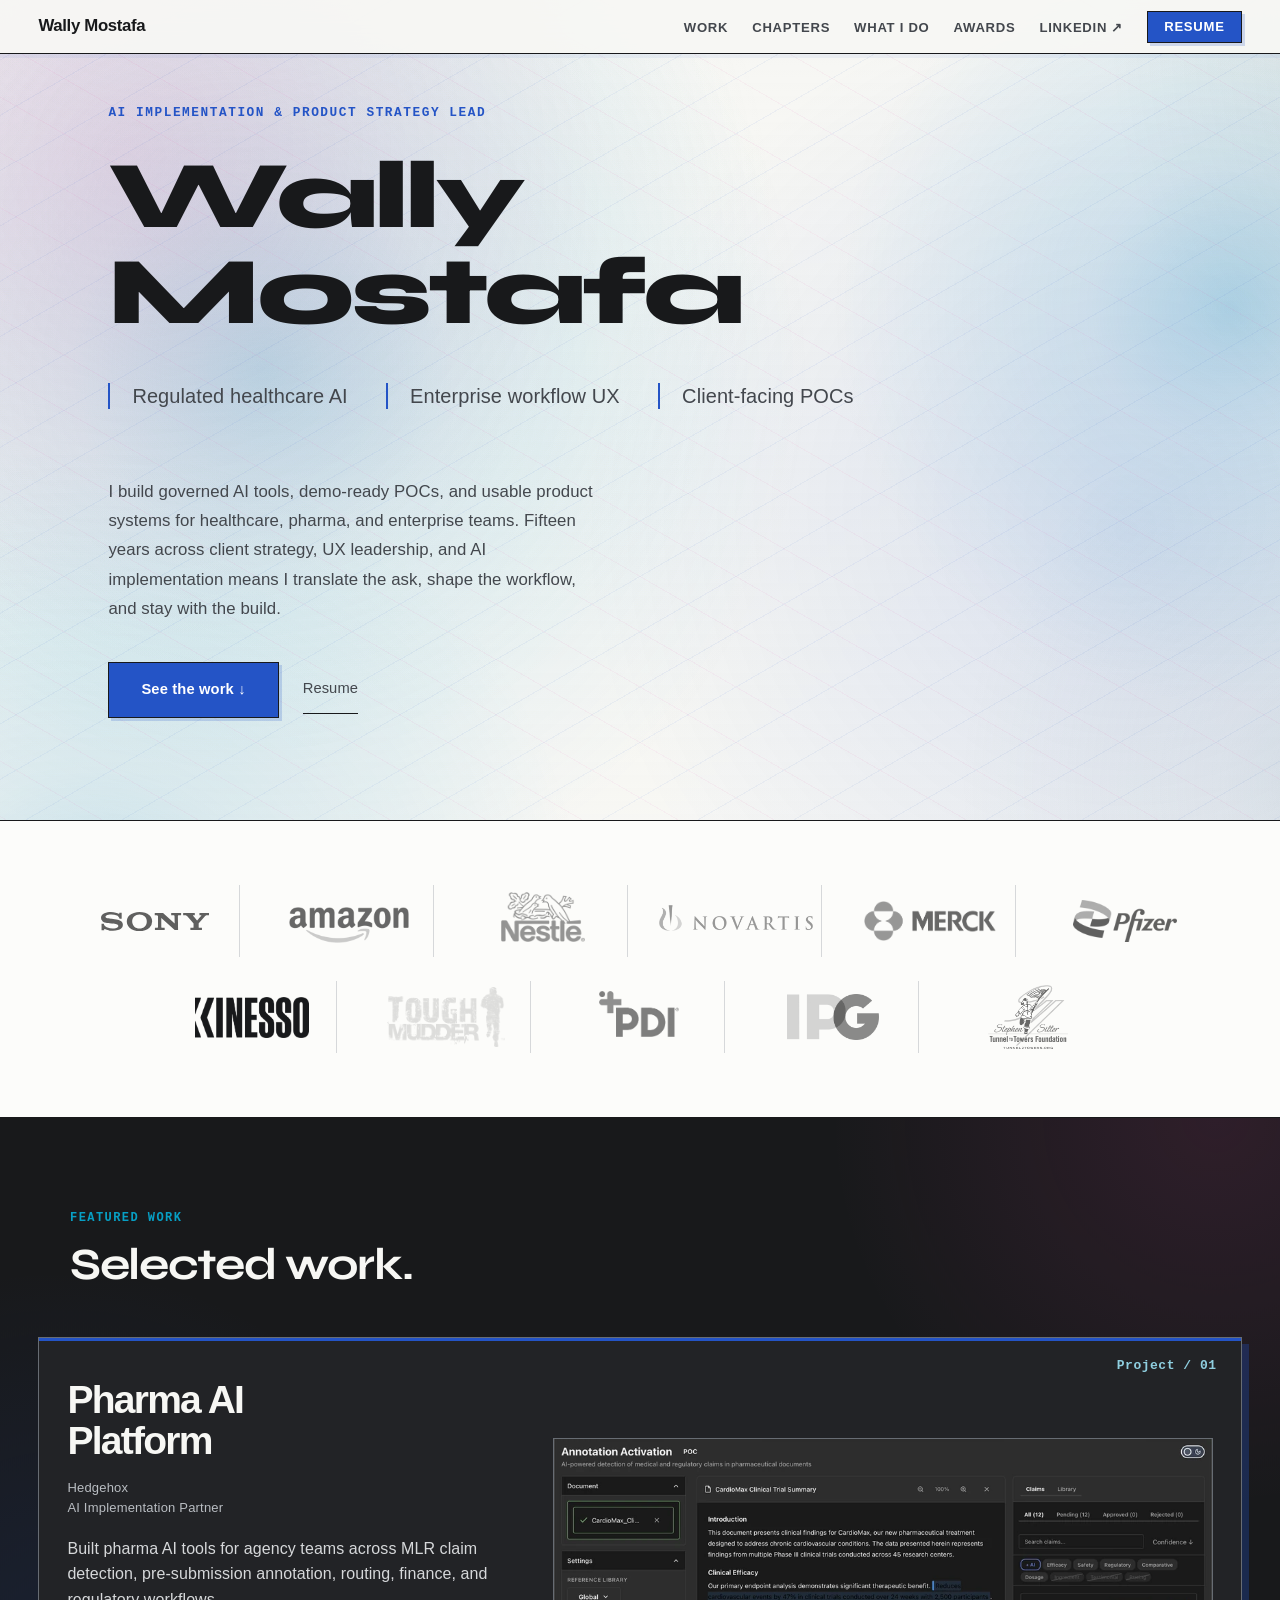
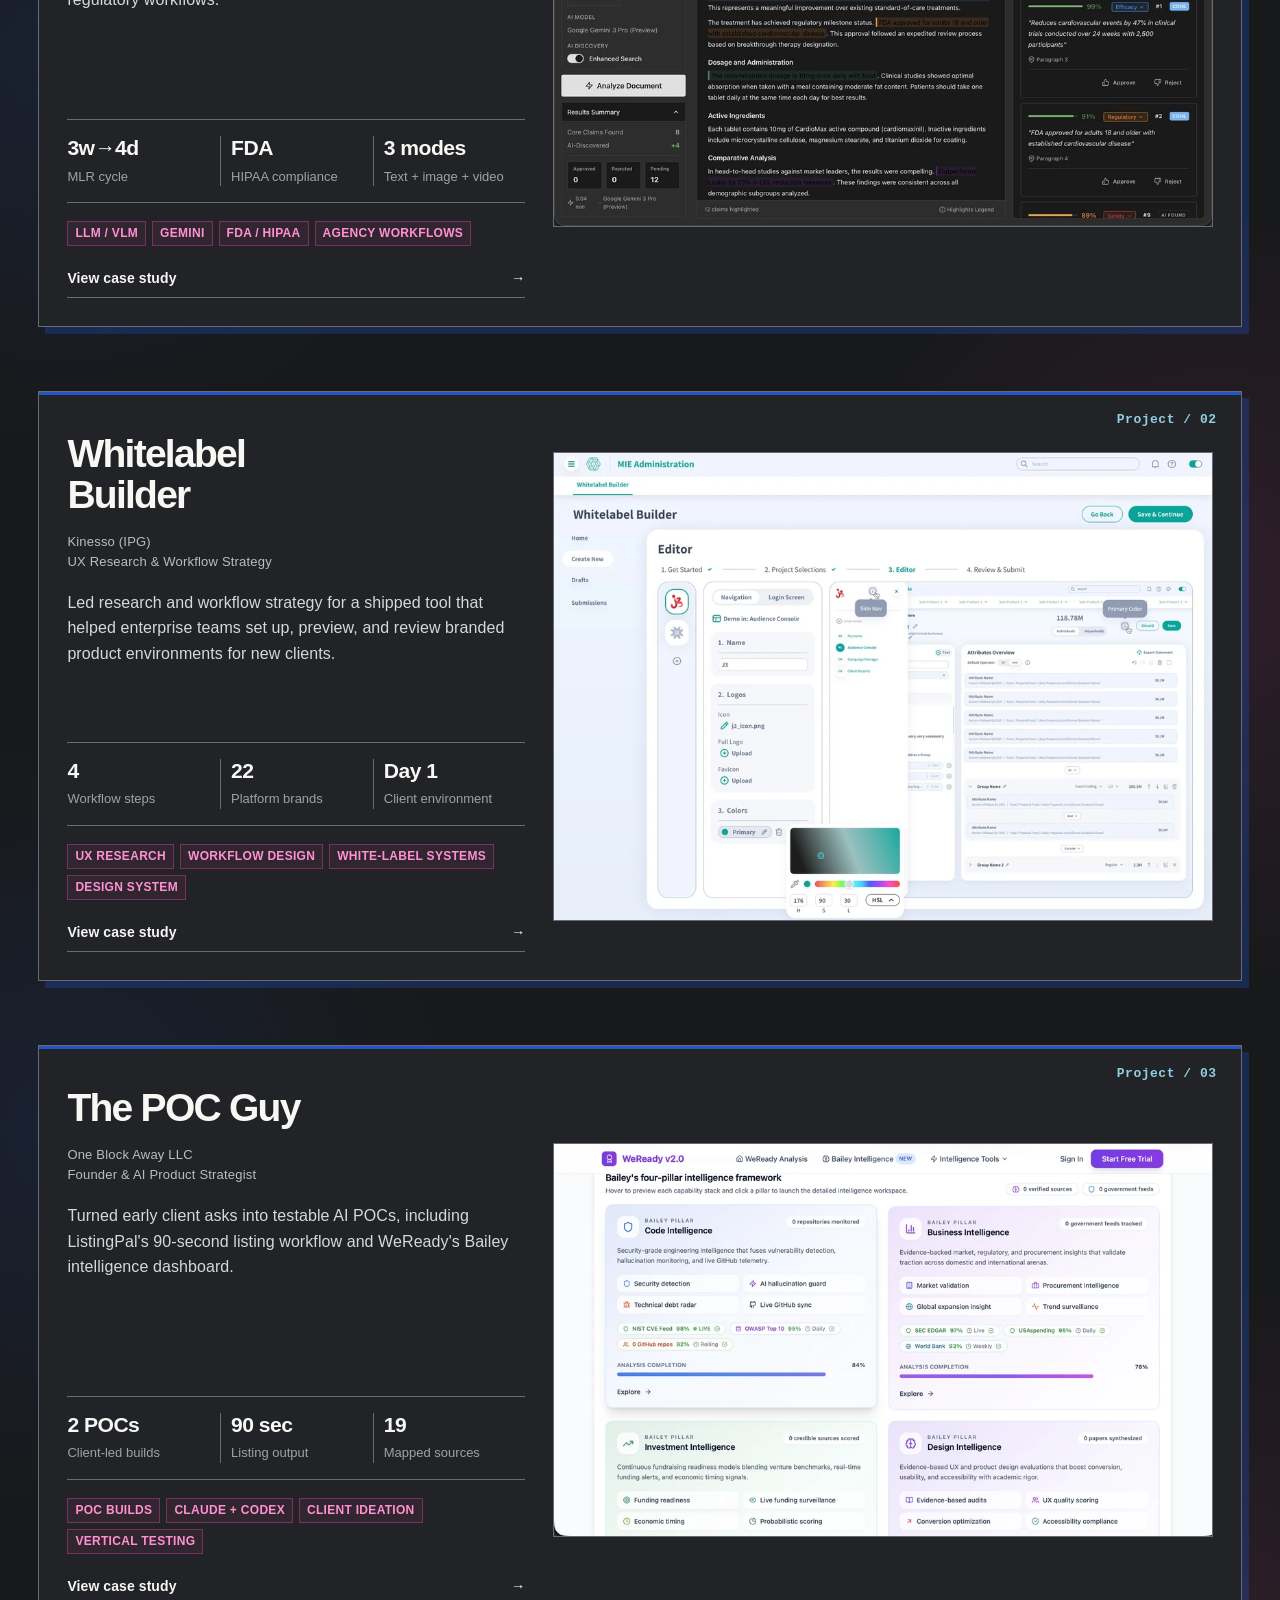
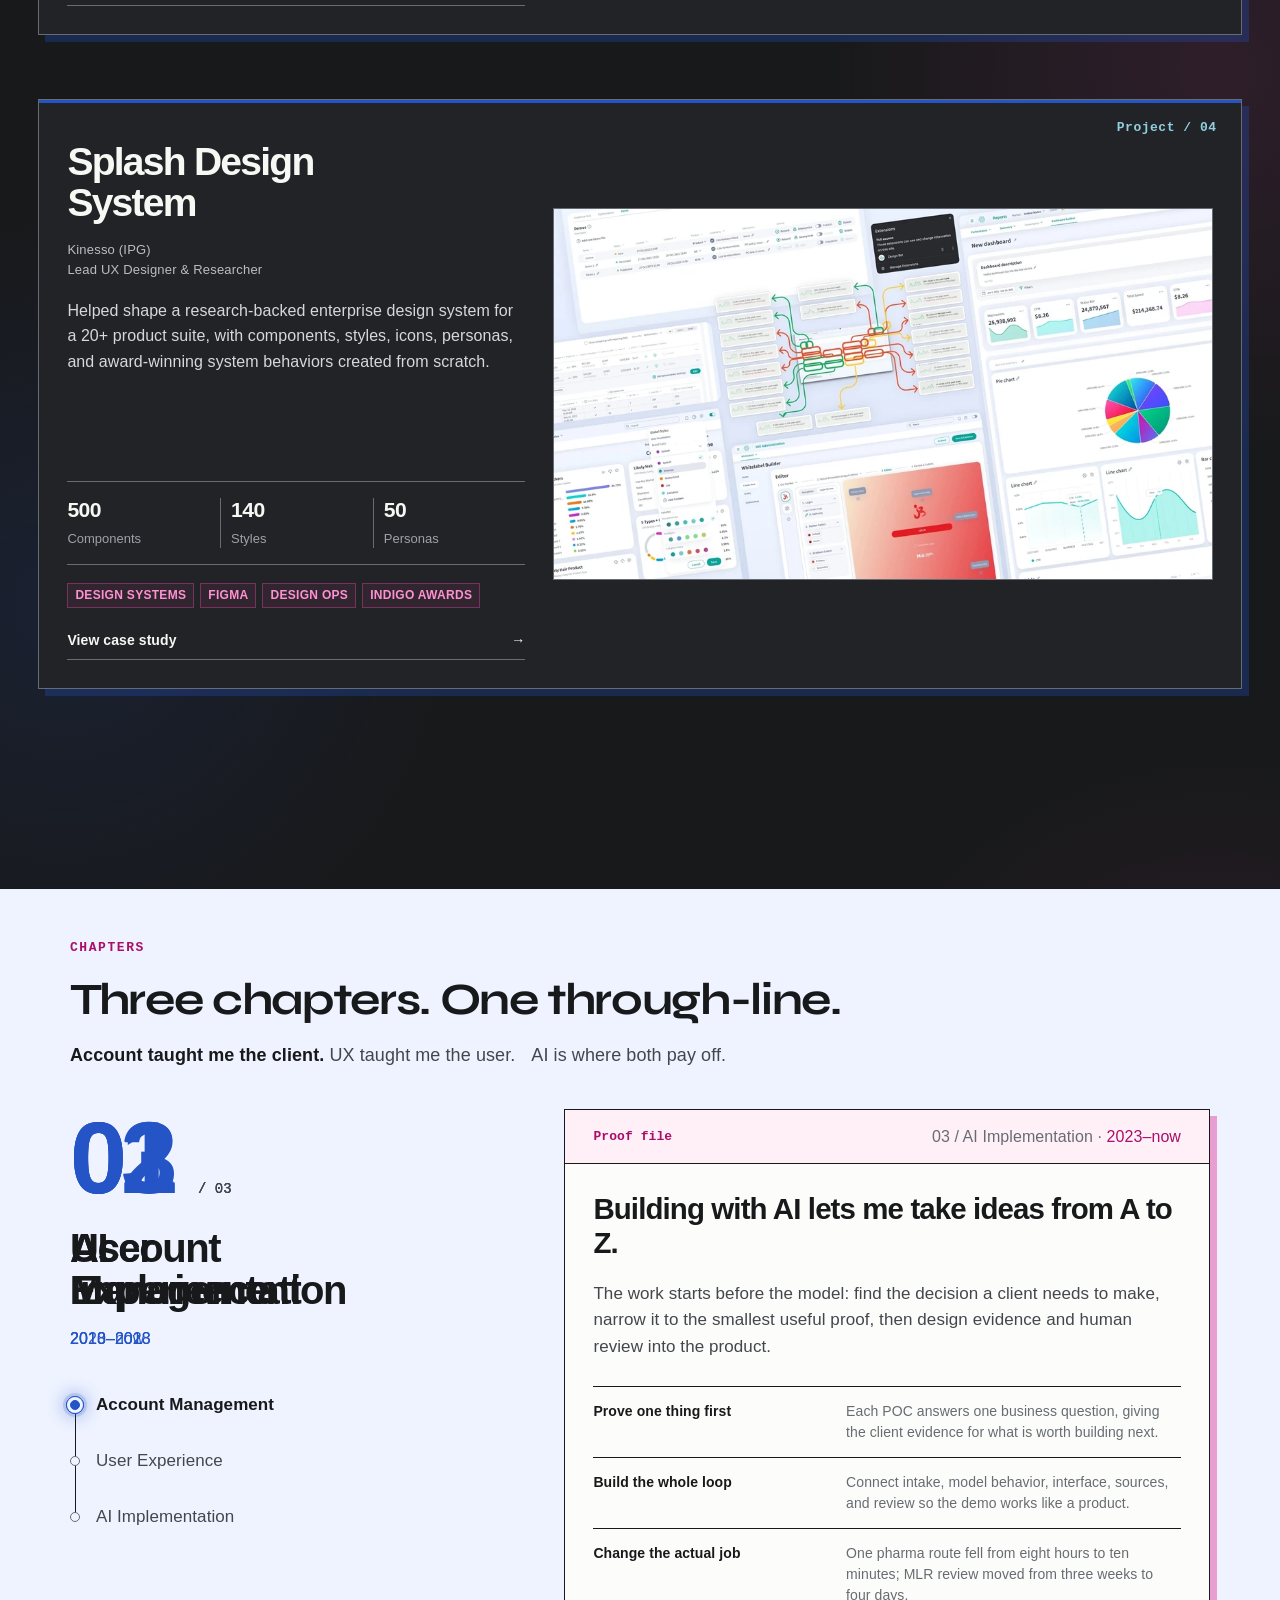
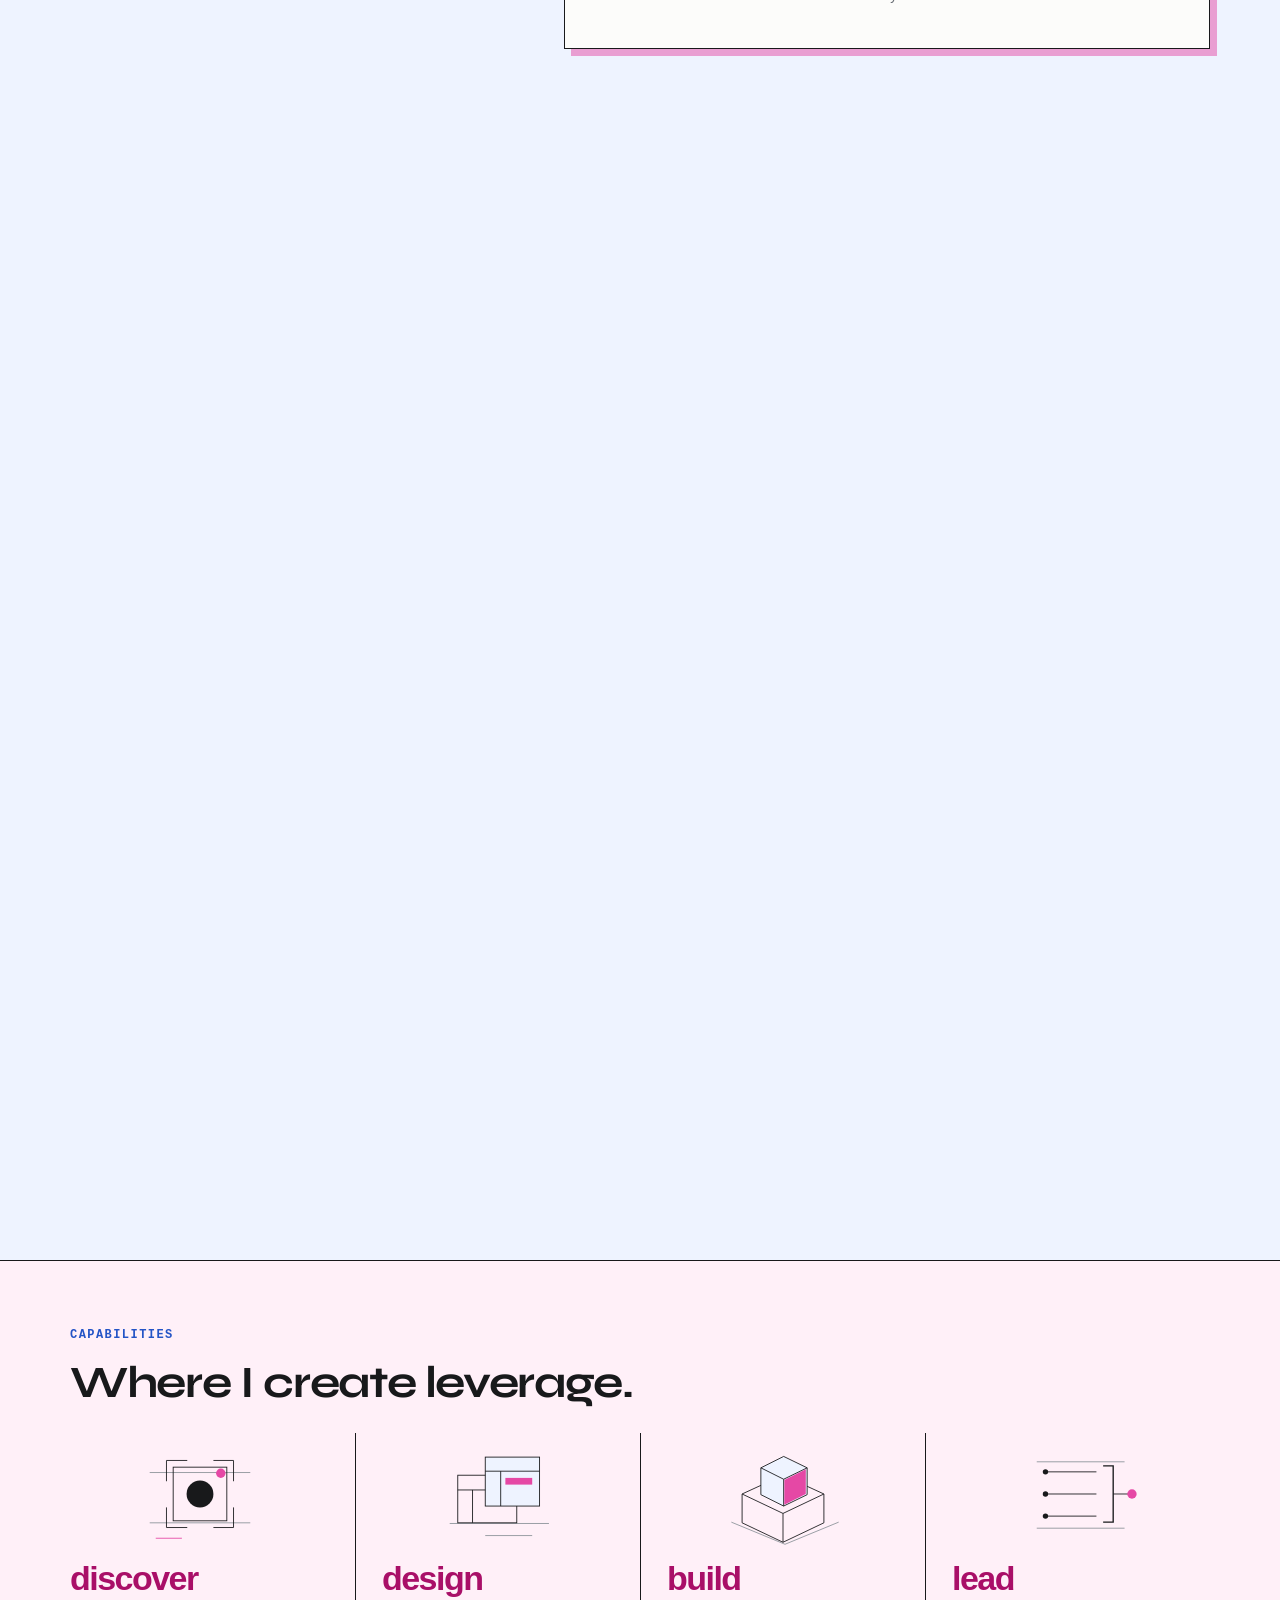
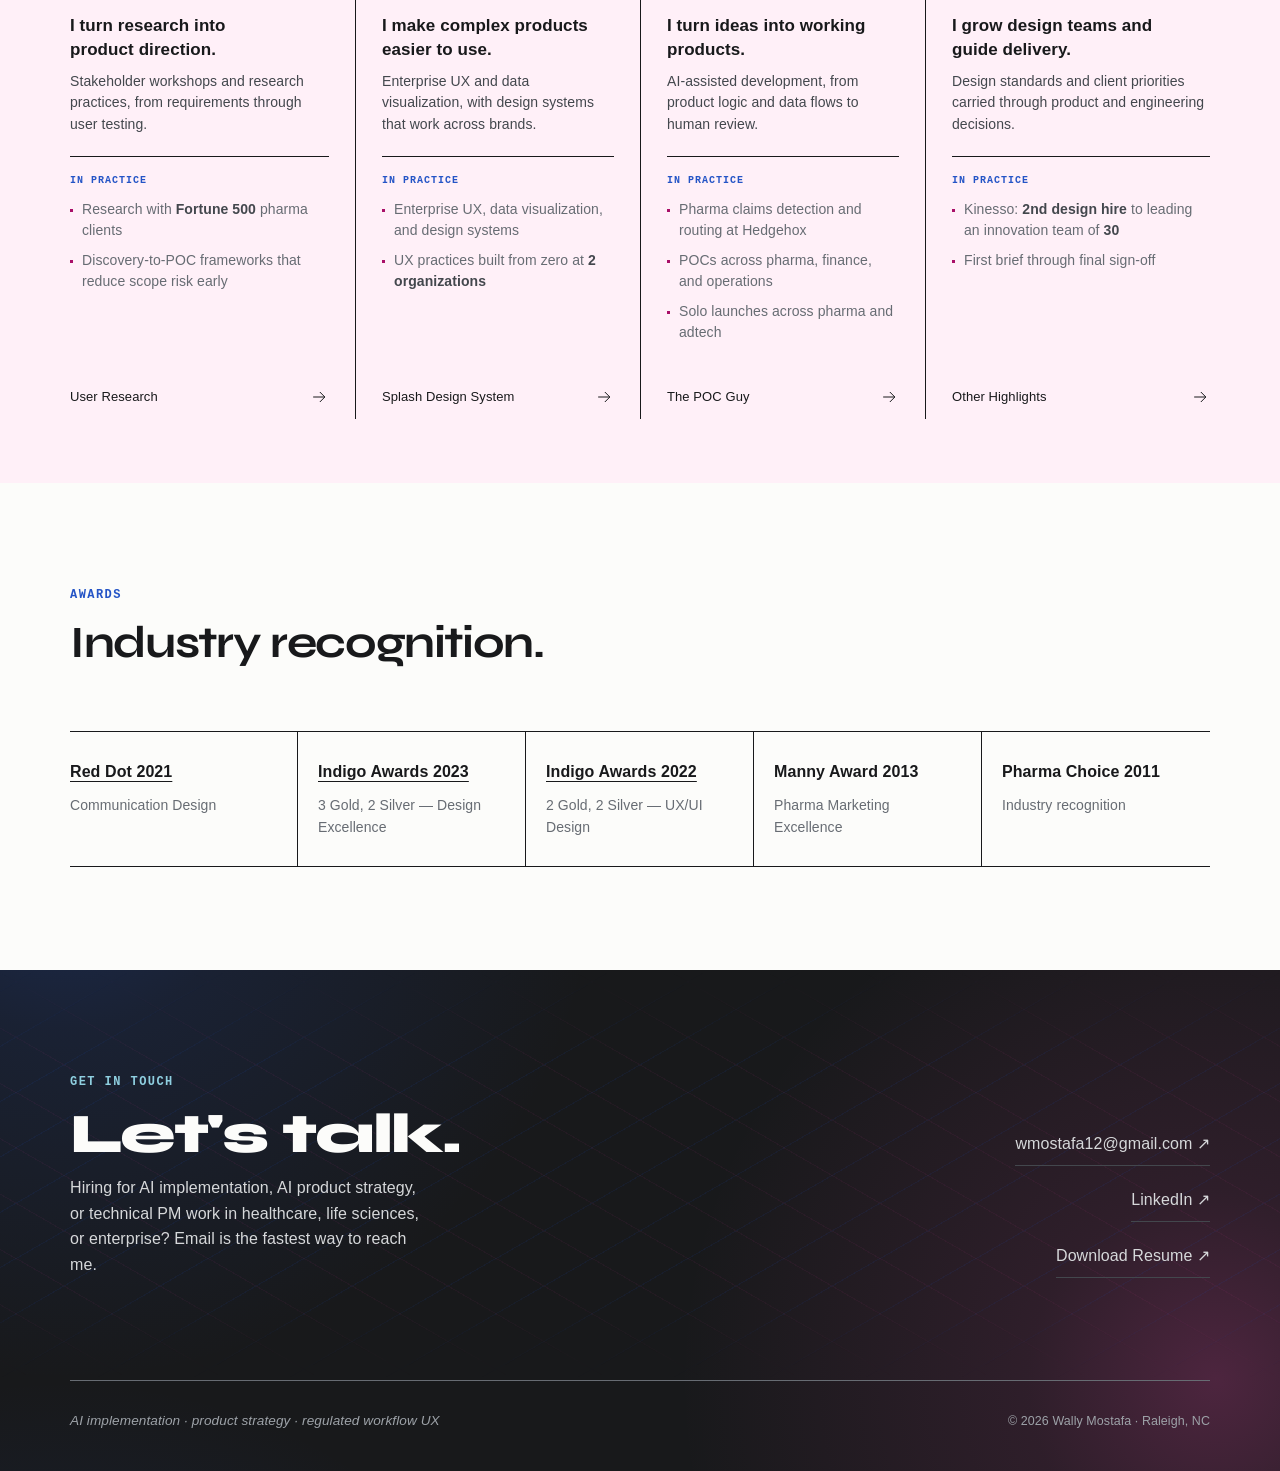
==== commit 963a86f3: "Update Proof Grid public URL" ====
--- a/index.html
+++ b/index.html
@@ -9,7 +9,7 @@
 <meta property="og:title" content="Wally Mostafa — AI Implementation & Product Strategy">
 <meta property="og:description" content="AI implementation and product strategy for regulated healthcare, pharma AI, enterprise workflows, and client-facing POC delivery.">
 <meta property="og:type" content="website">
-<meta property="og:url" content="https://wallymostafa.github.io/">
+<meta property="og:url" content="https://wally-mostafa.github.io/">
 <link rel="icon" href="favicon.ico?v=2" sizes="any">
 <link rel="apple-touch-icon" href="apple-touch-icon.png?v=2">
 <link rel="manifest" href="site.webmanifest?v=2">
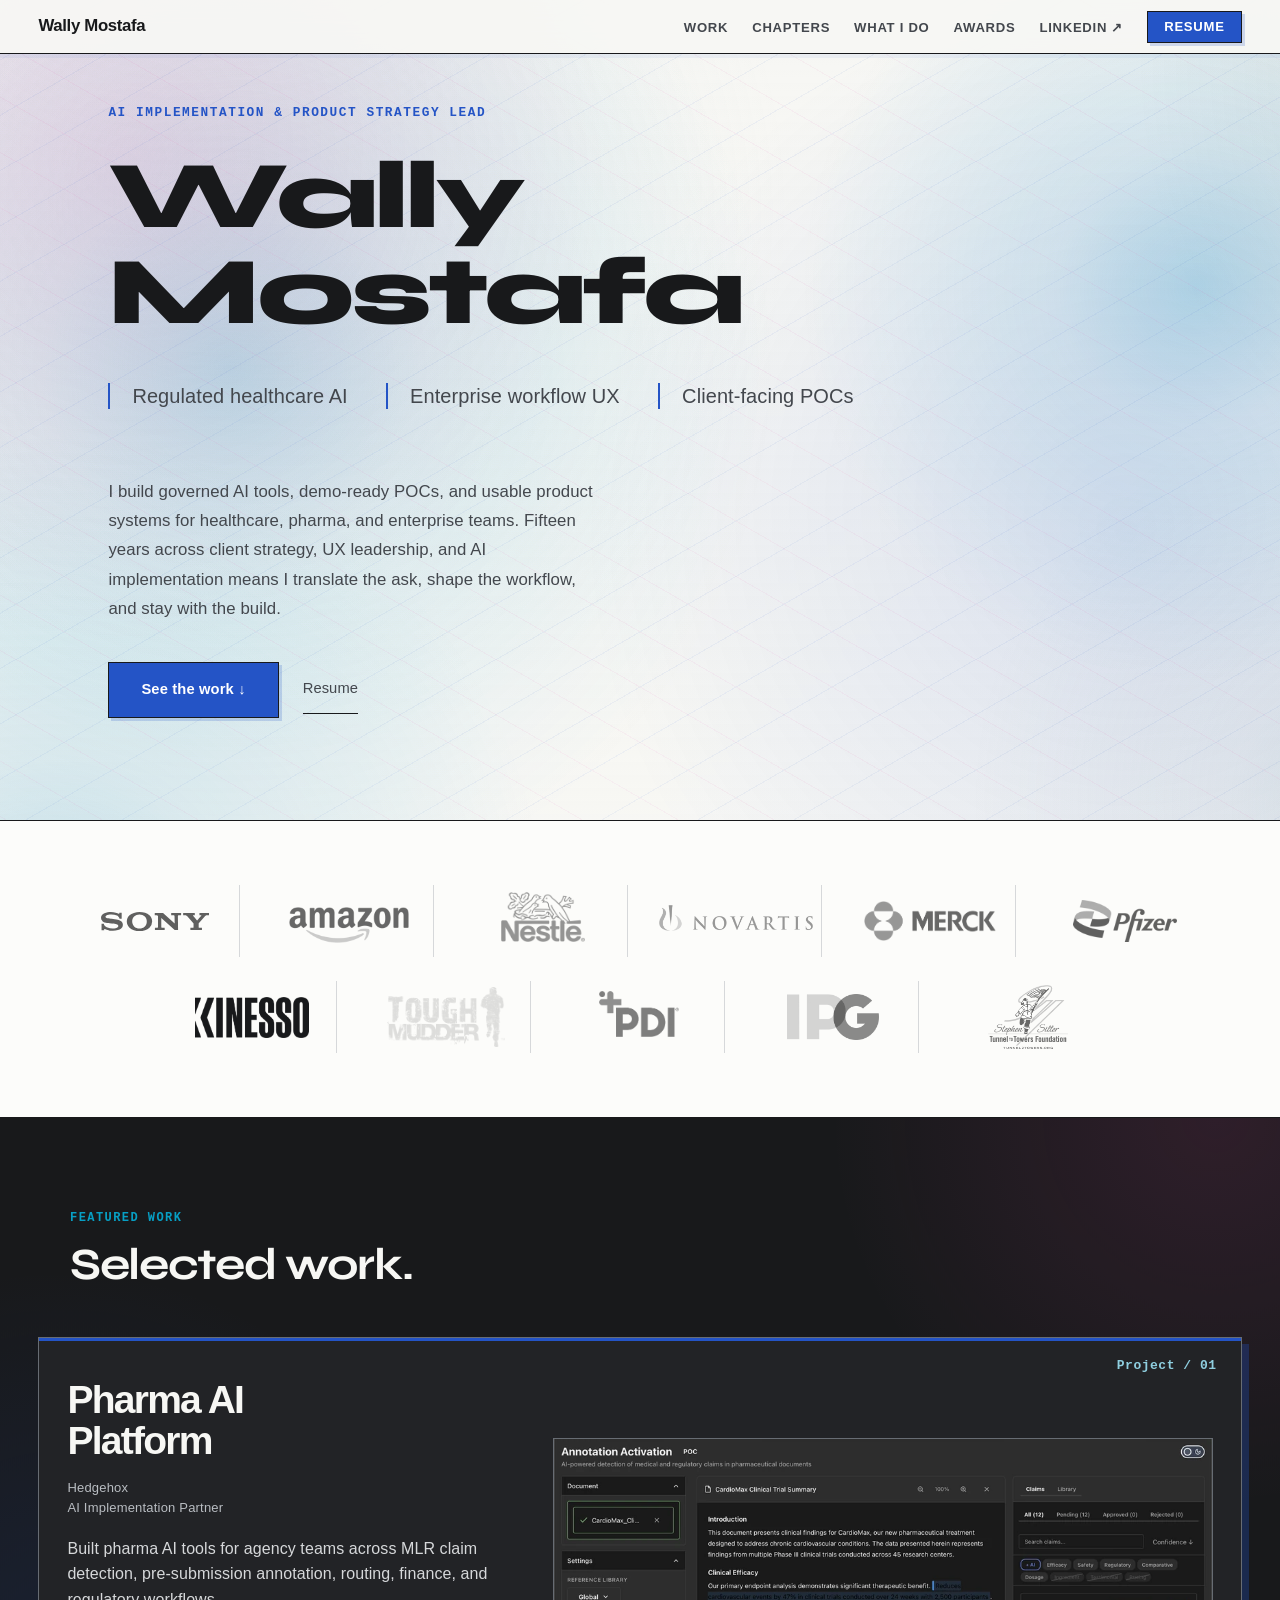
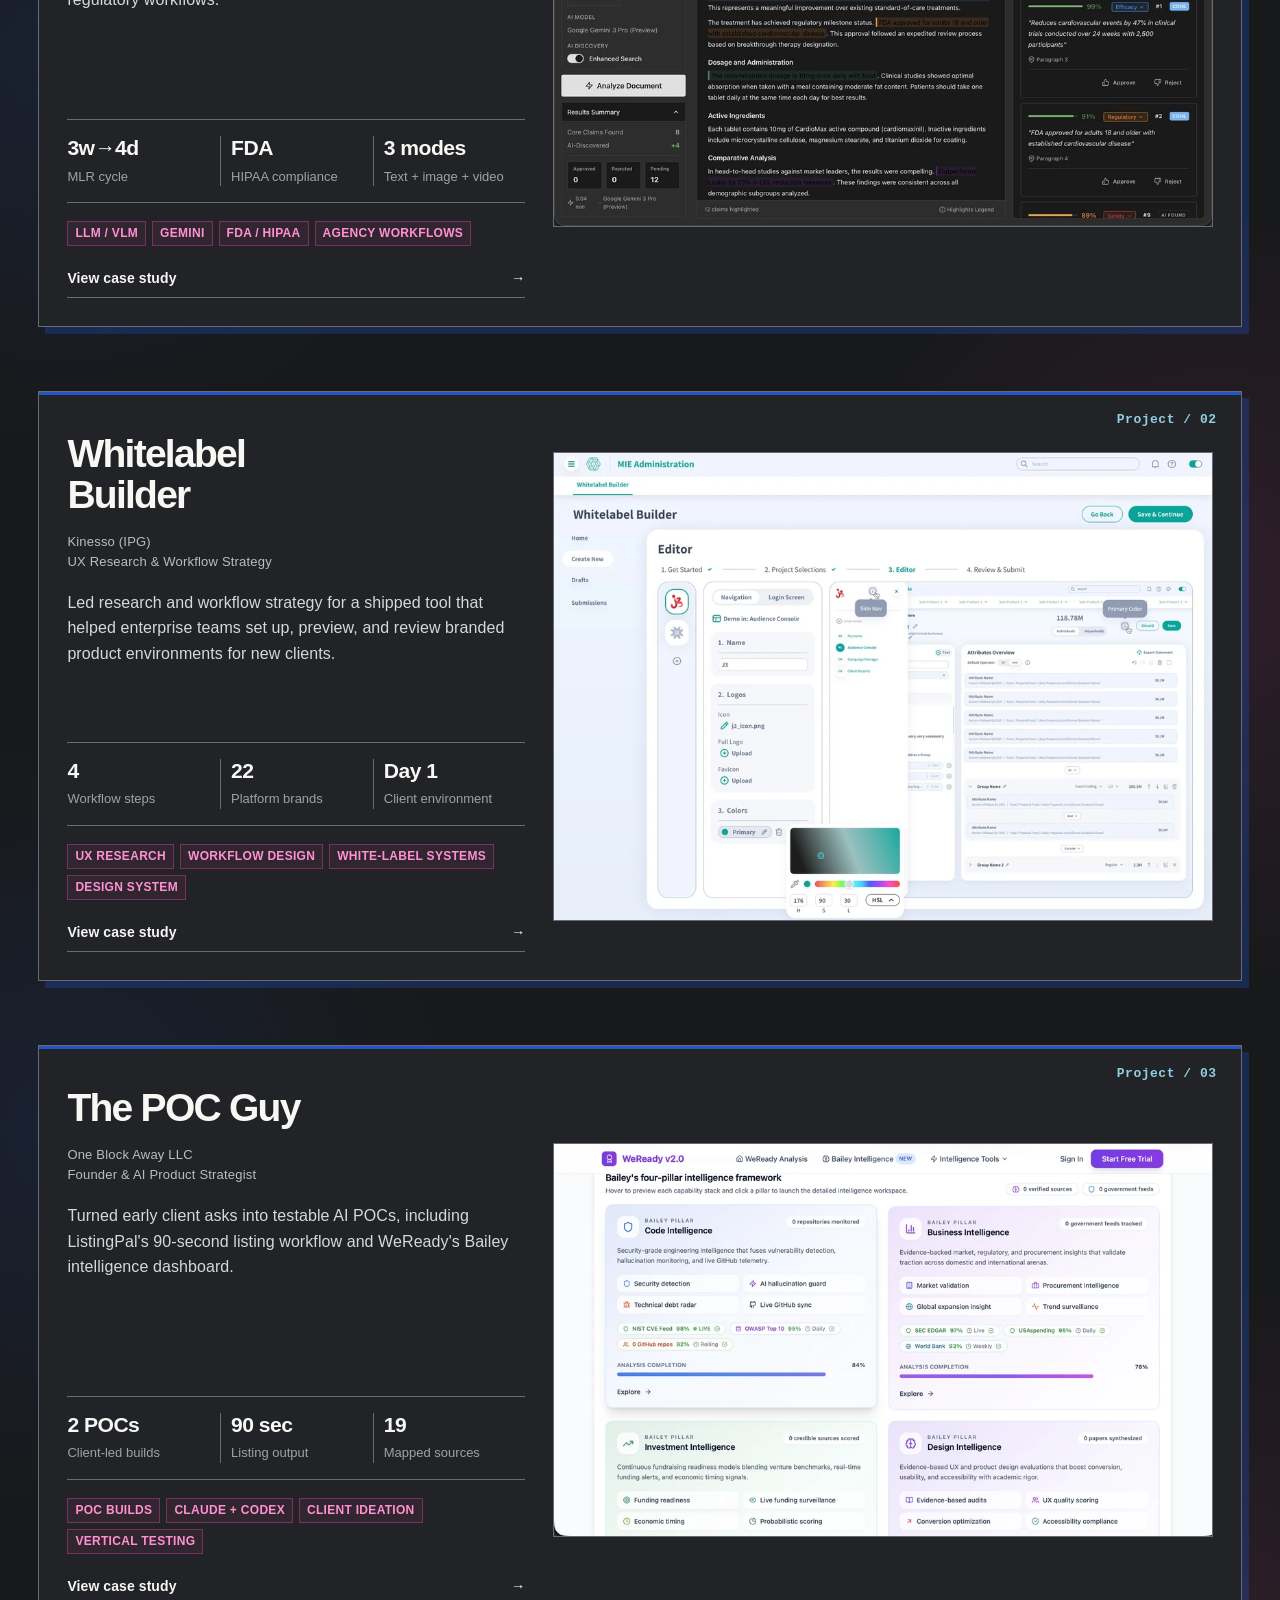
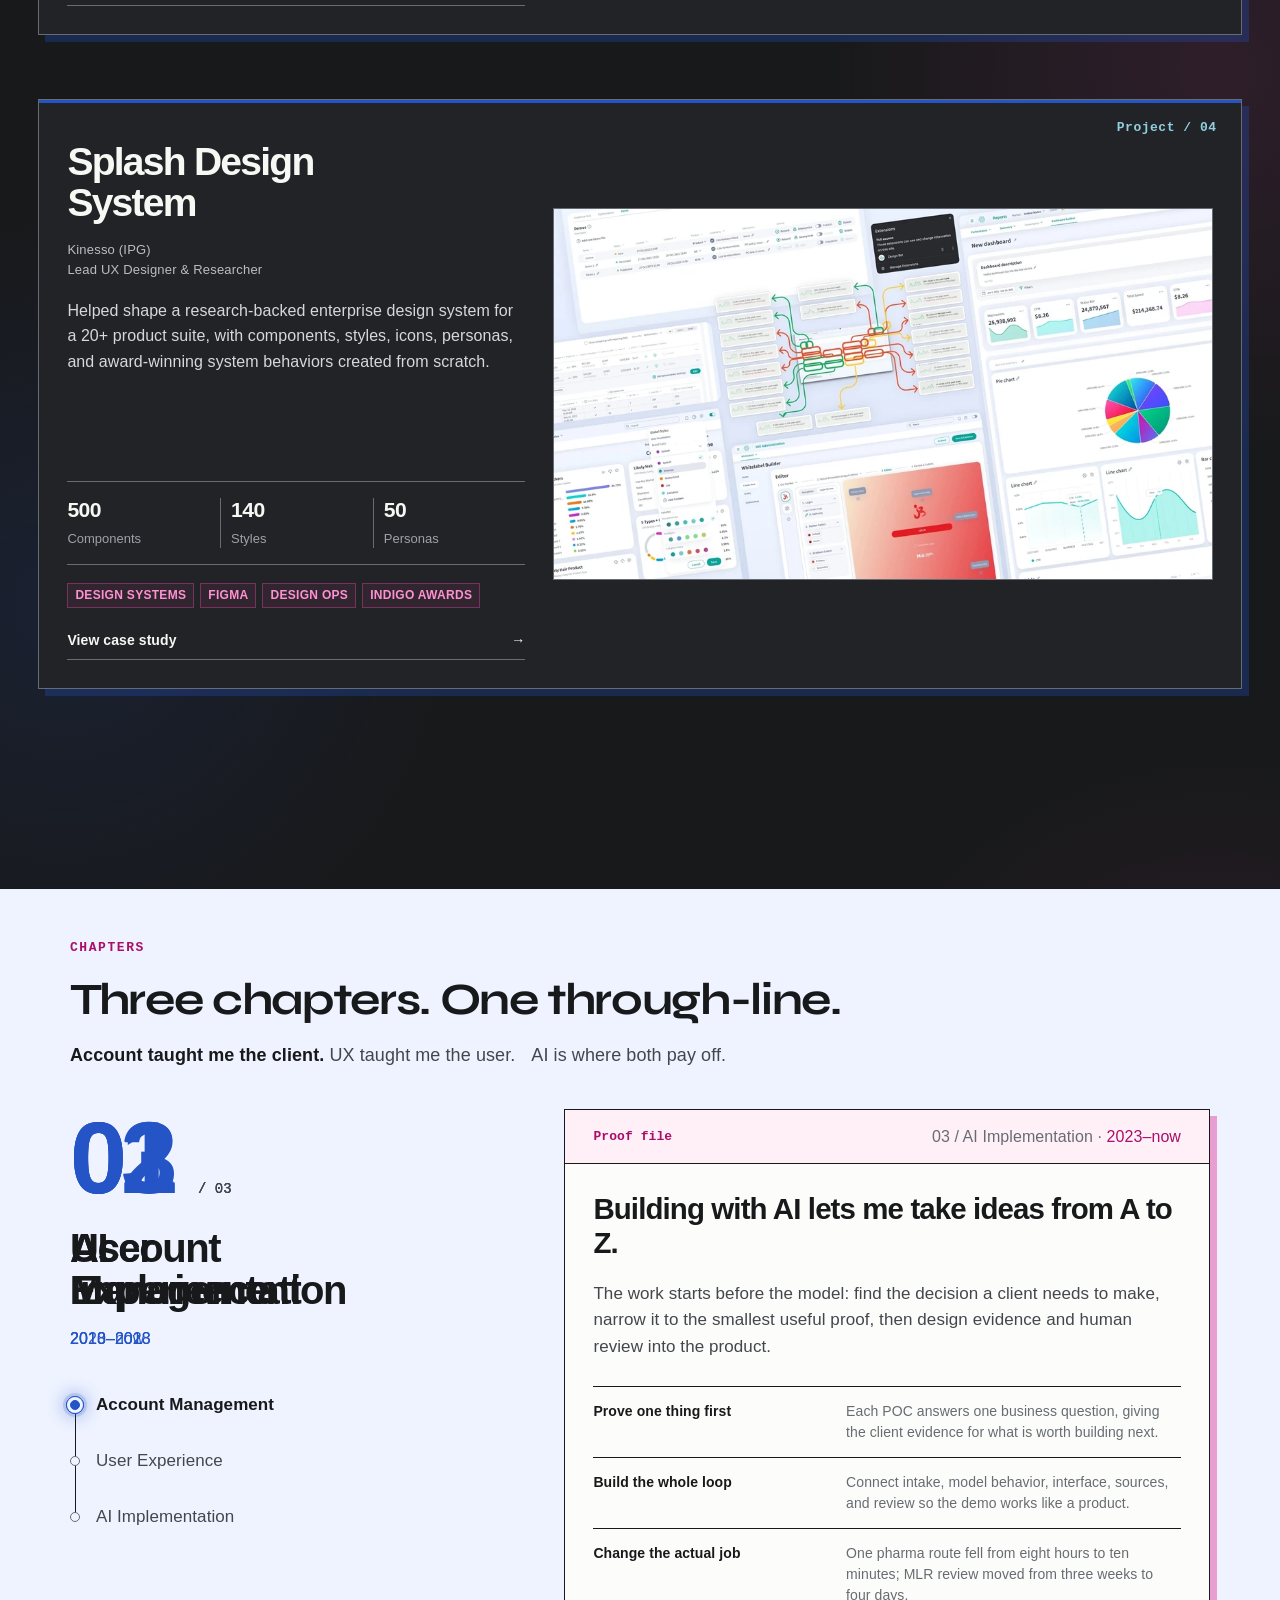
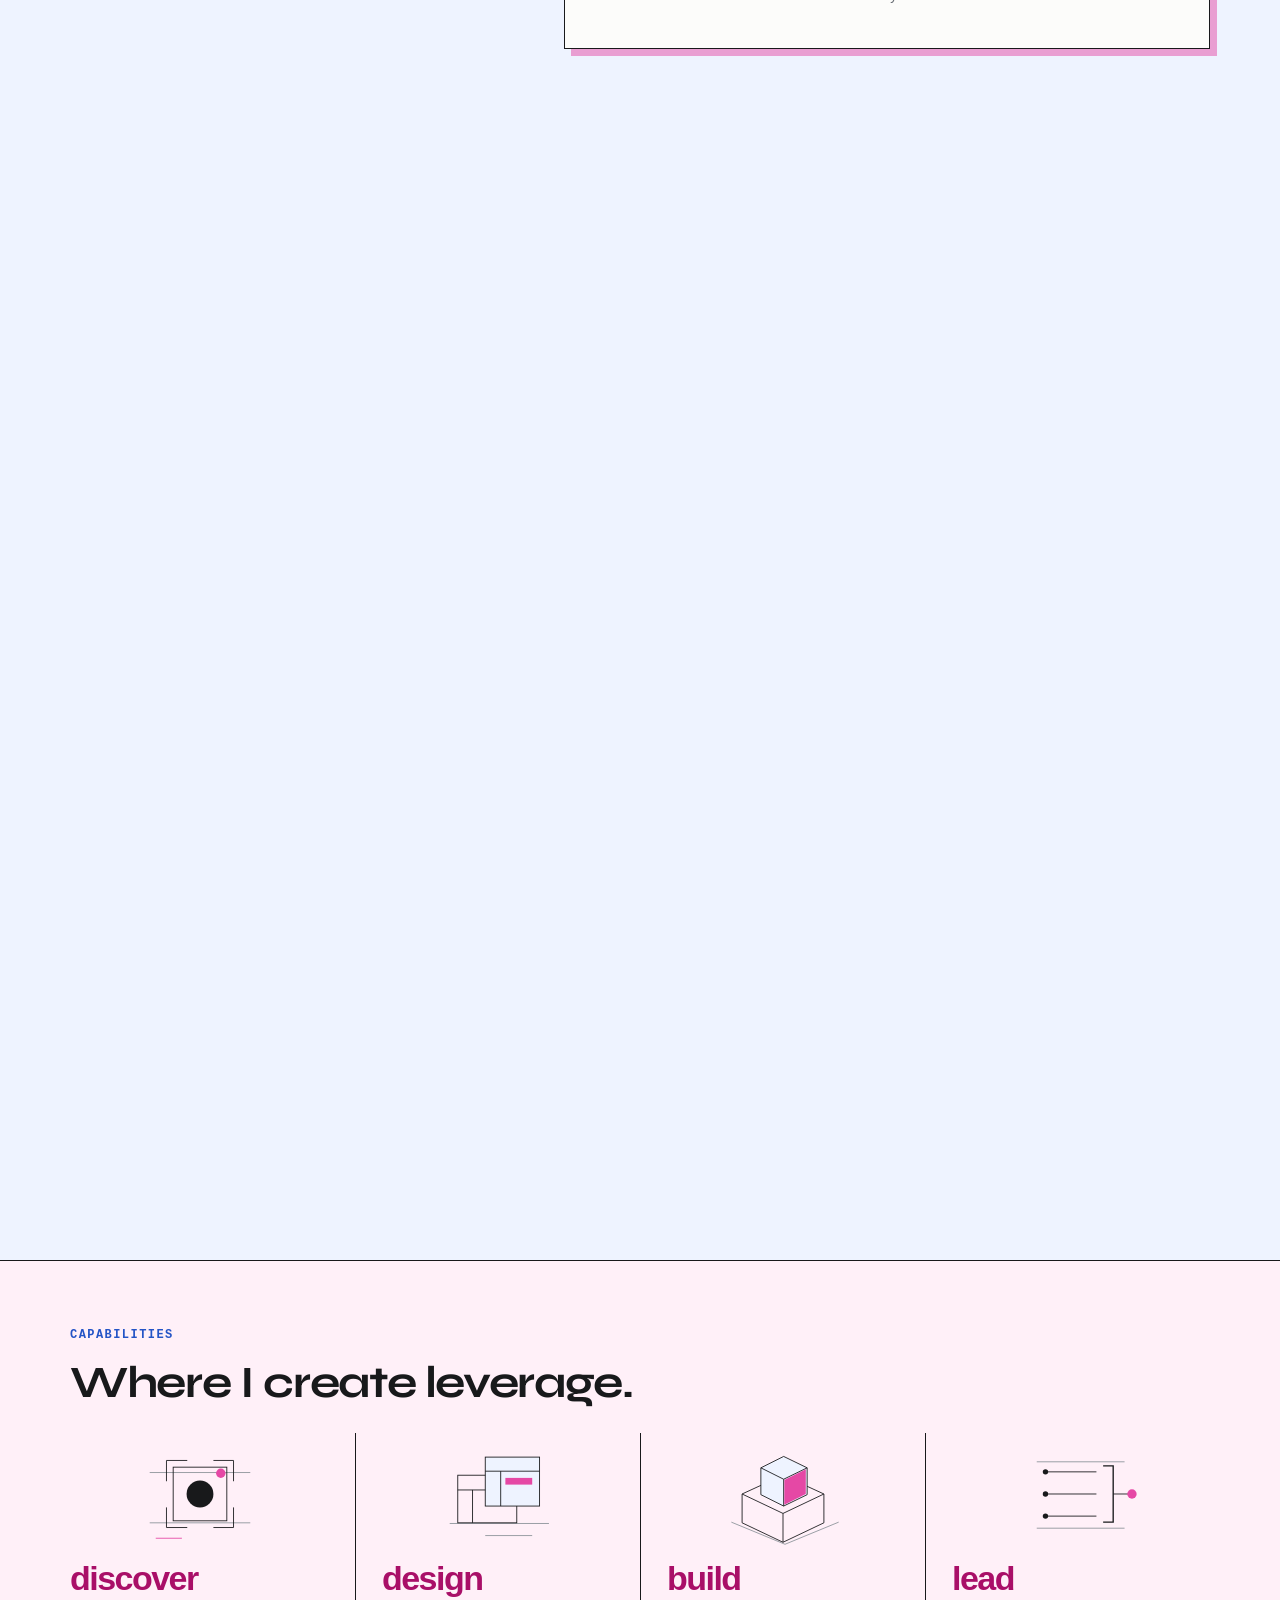
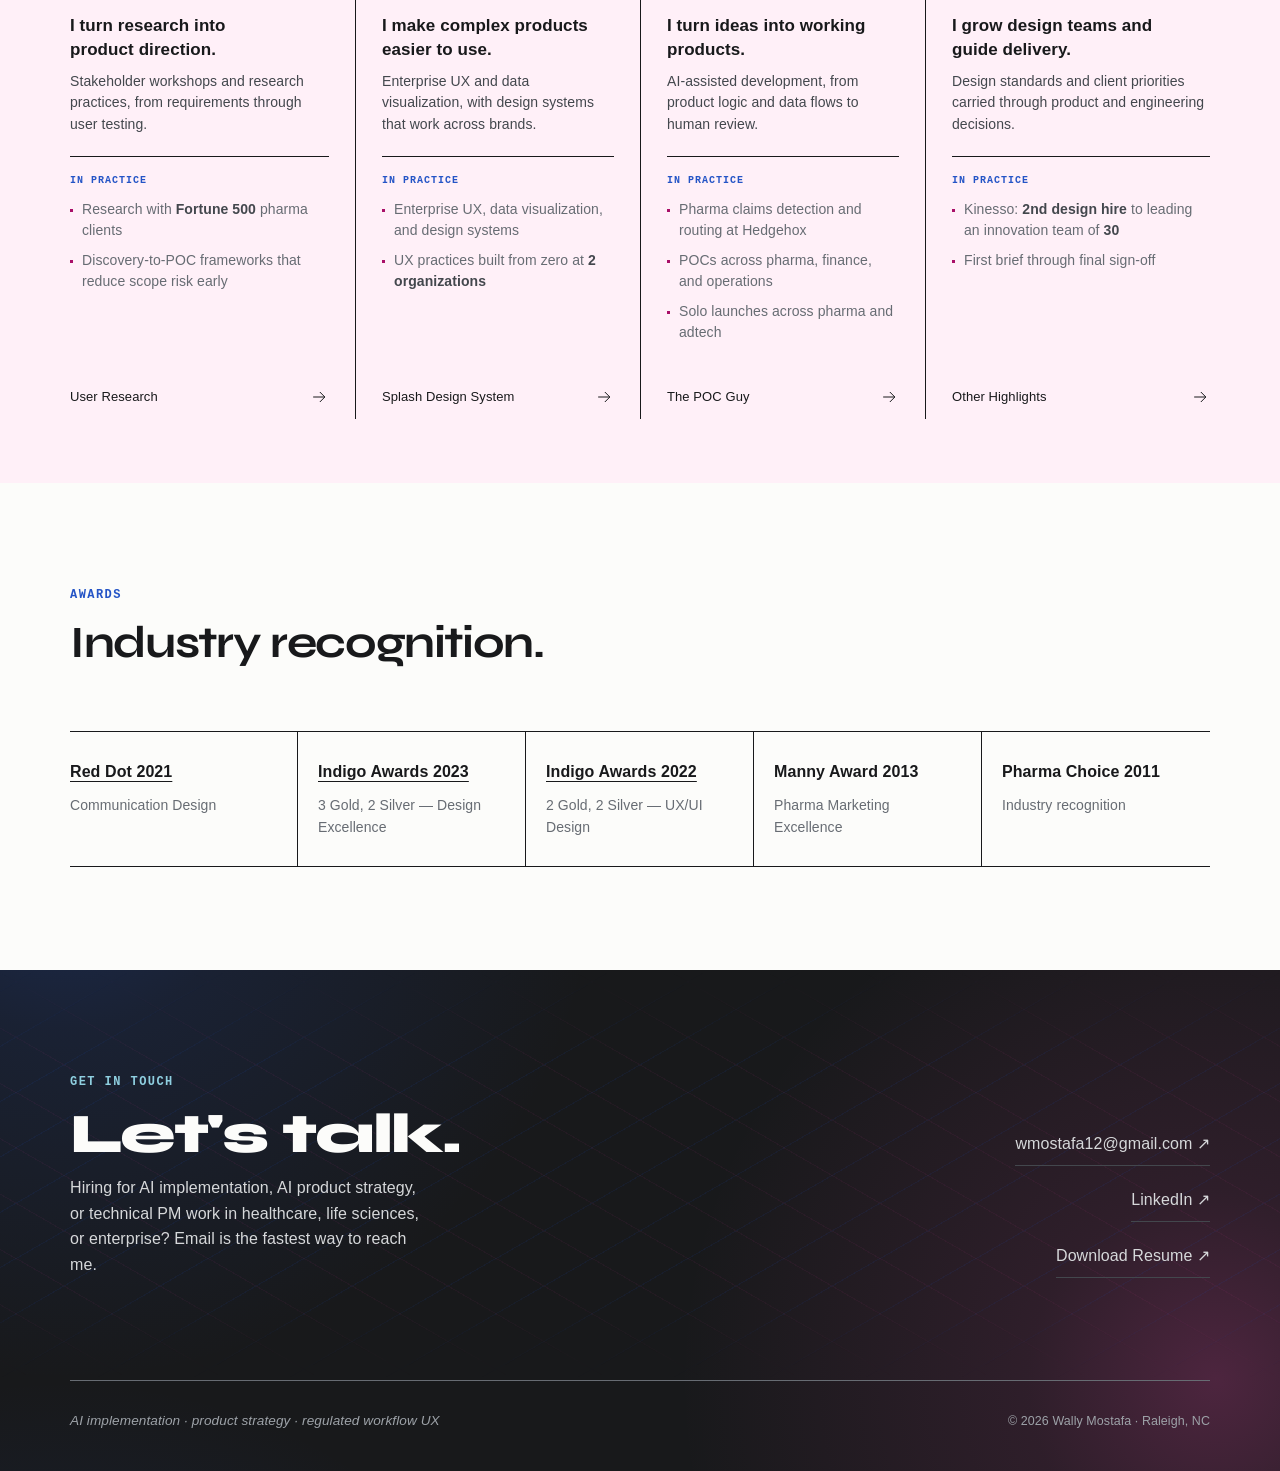
==== commit 4cc2c845: "Fix Chapters anchor motion" ====
--- a/index.html
+++ b/index.html
@@ -1776,6 +1776,6 @@
 <script src="assets/portfolio-revision/hero-atmosphere.js?v=b6a7f5250cfe"></script>
 
 <script src="assets/vendor/gsap-3.12.5.min.js"></script>
-<script src="assets/portfolio-revision/revision.js?v=d7956ddfe8cd"></script>
+<script src="assets/portfolio-revision/revision.js?v=e18f550939ef"></script>
 </body>
 </html>
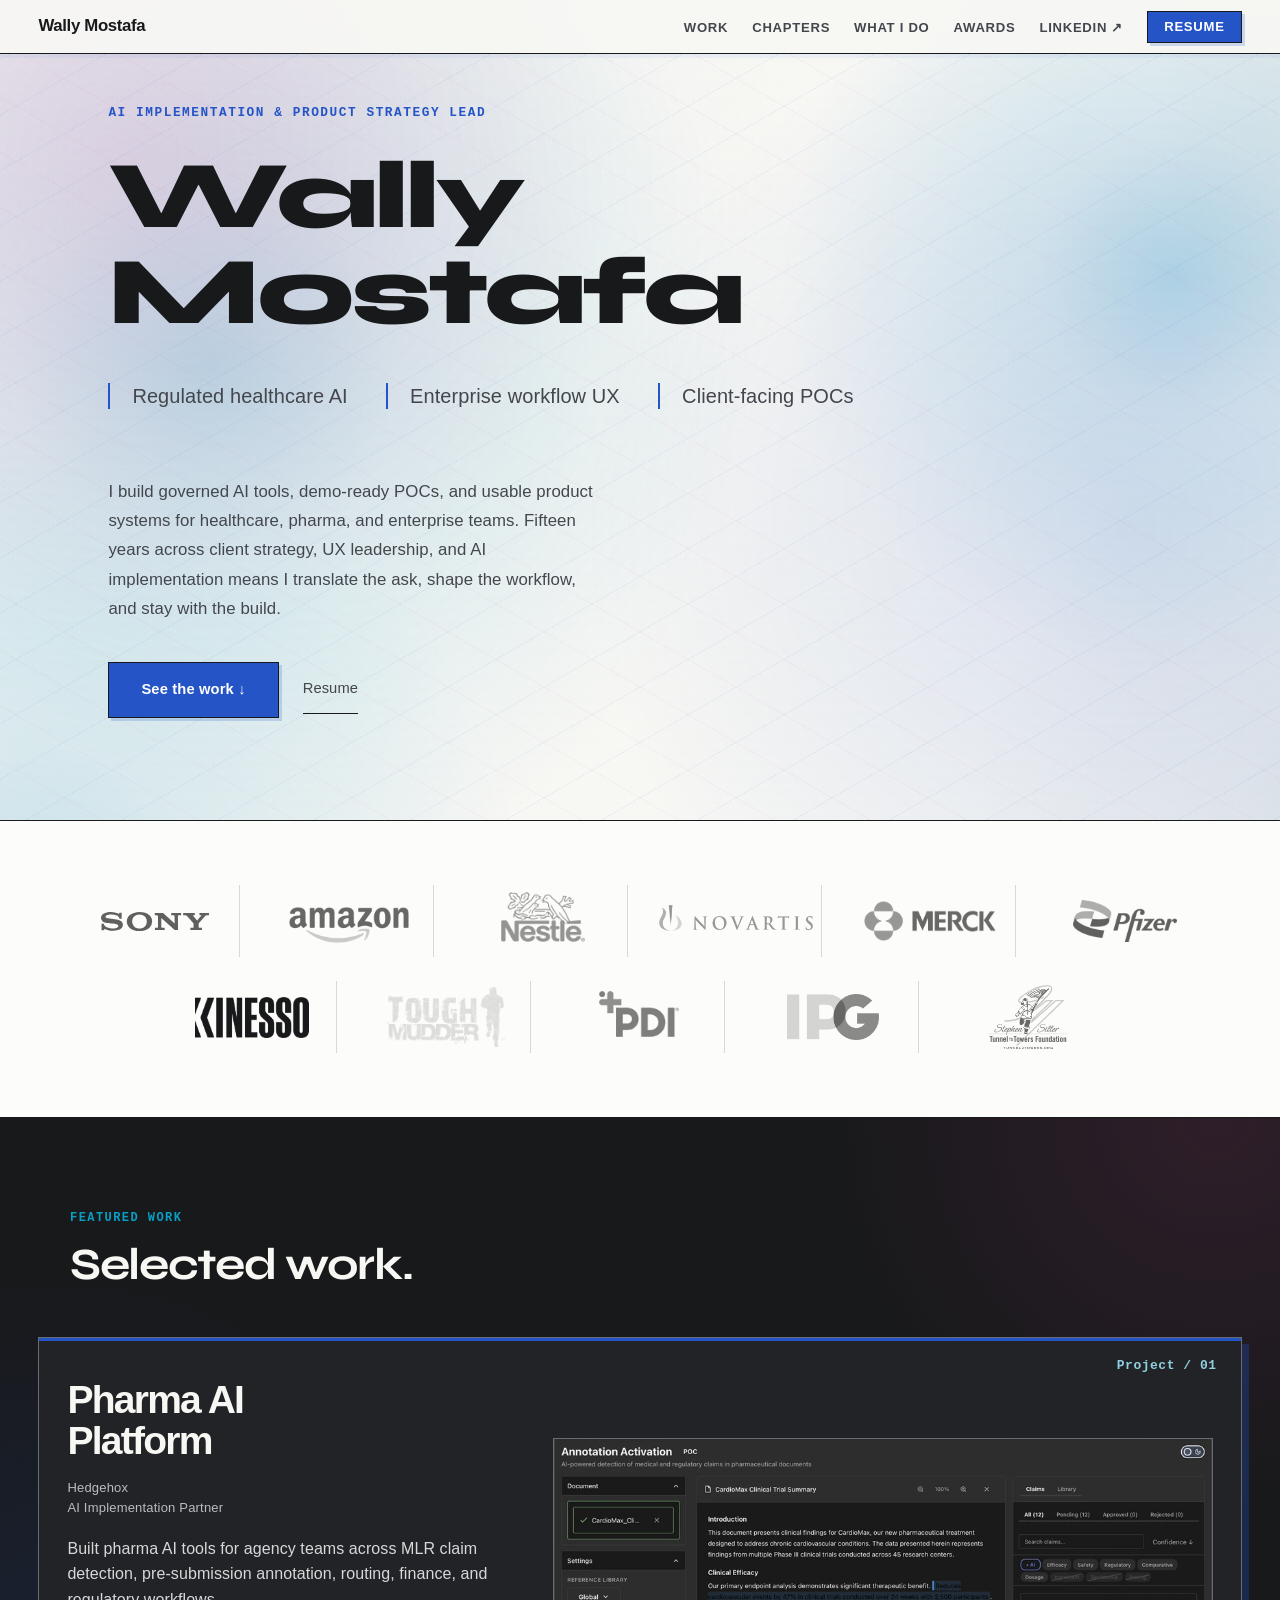
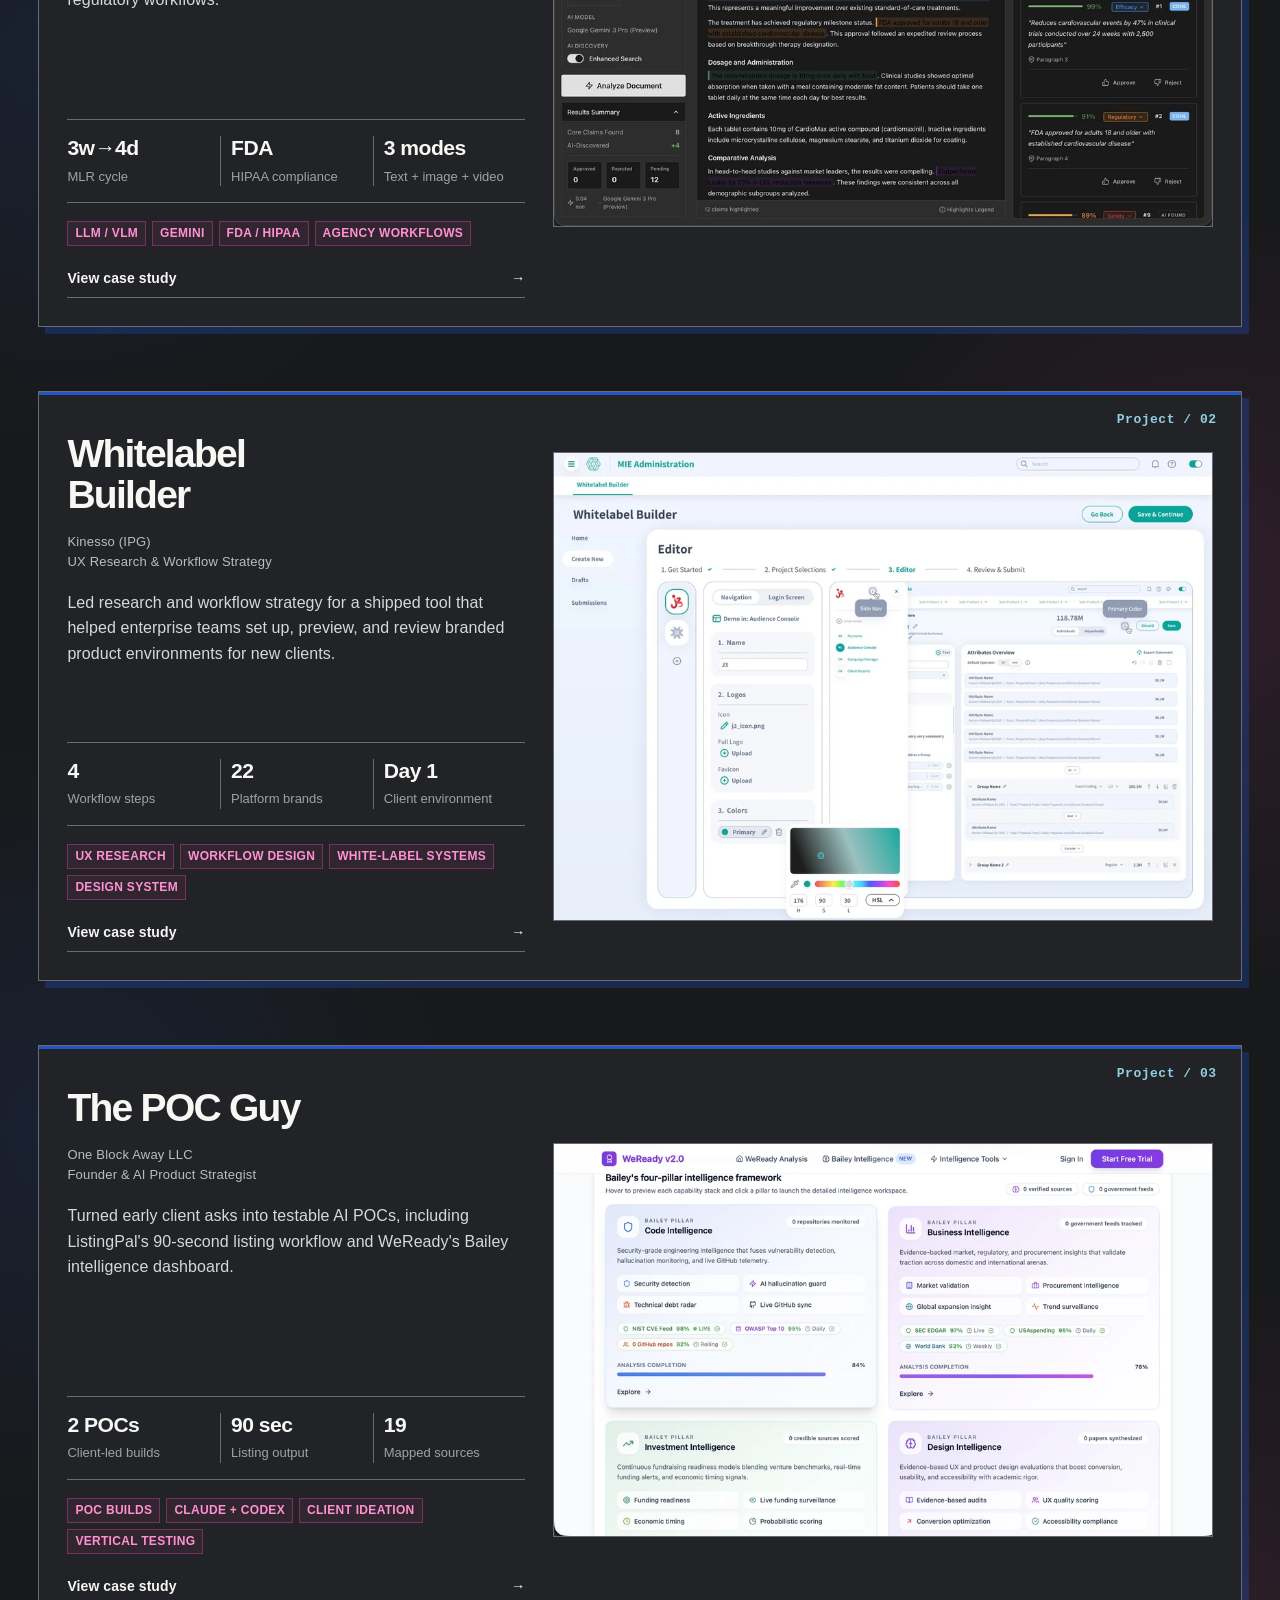
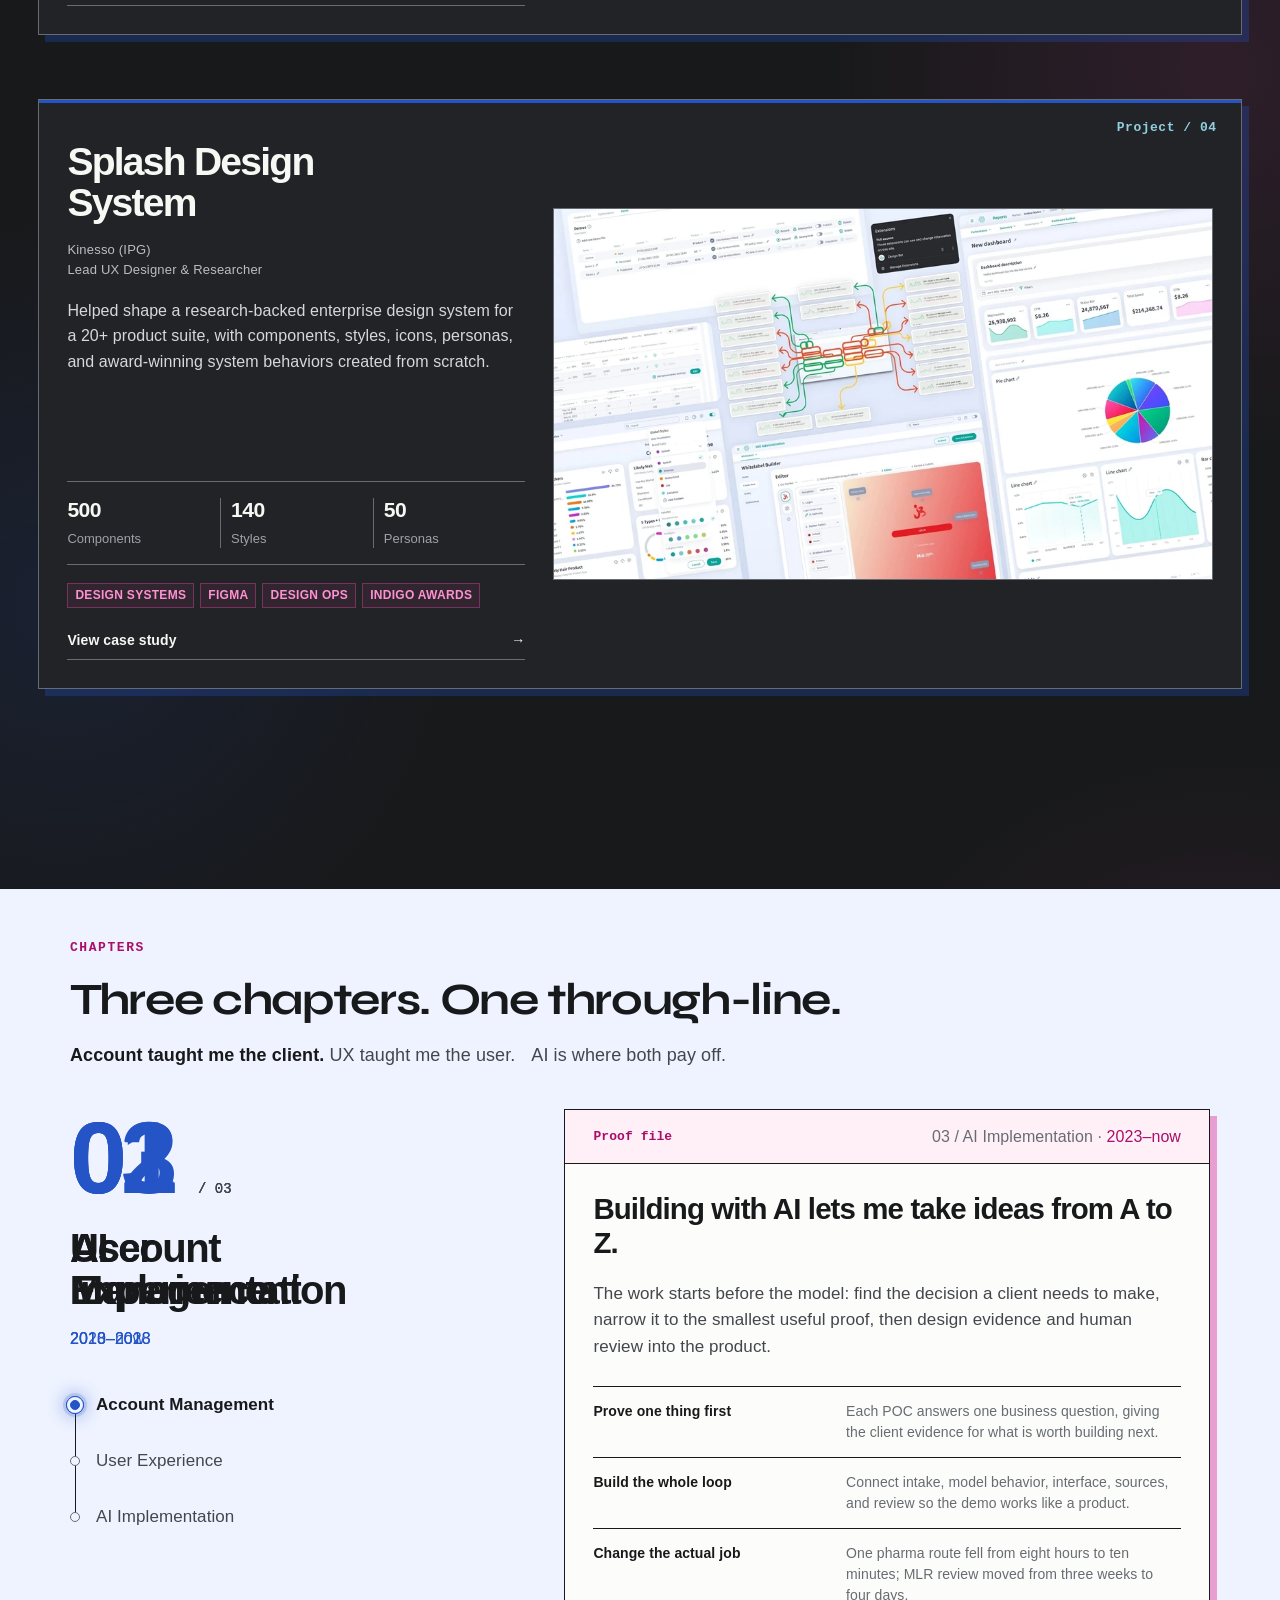
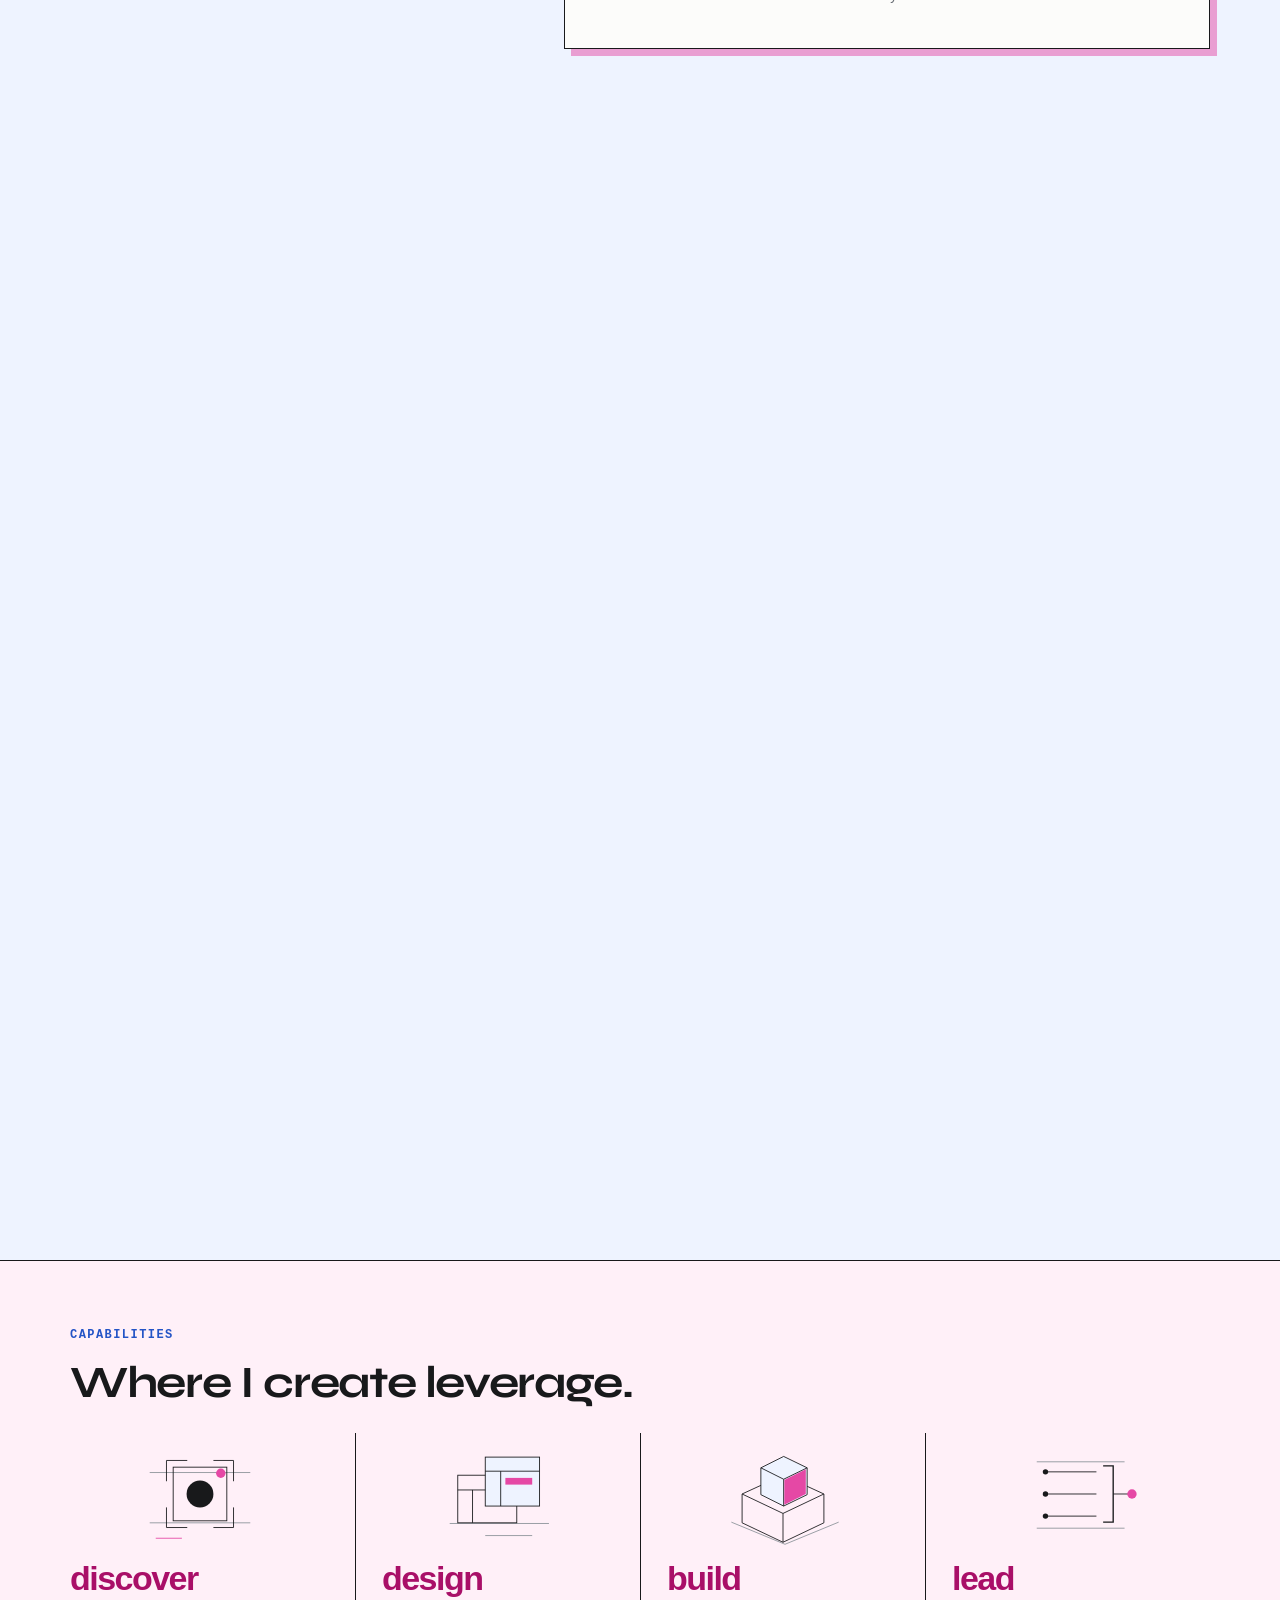
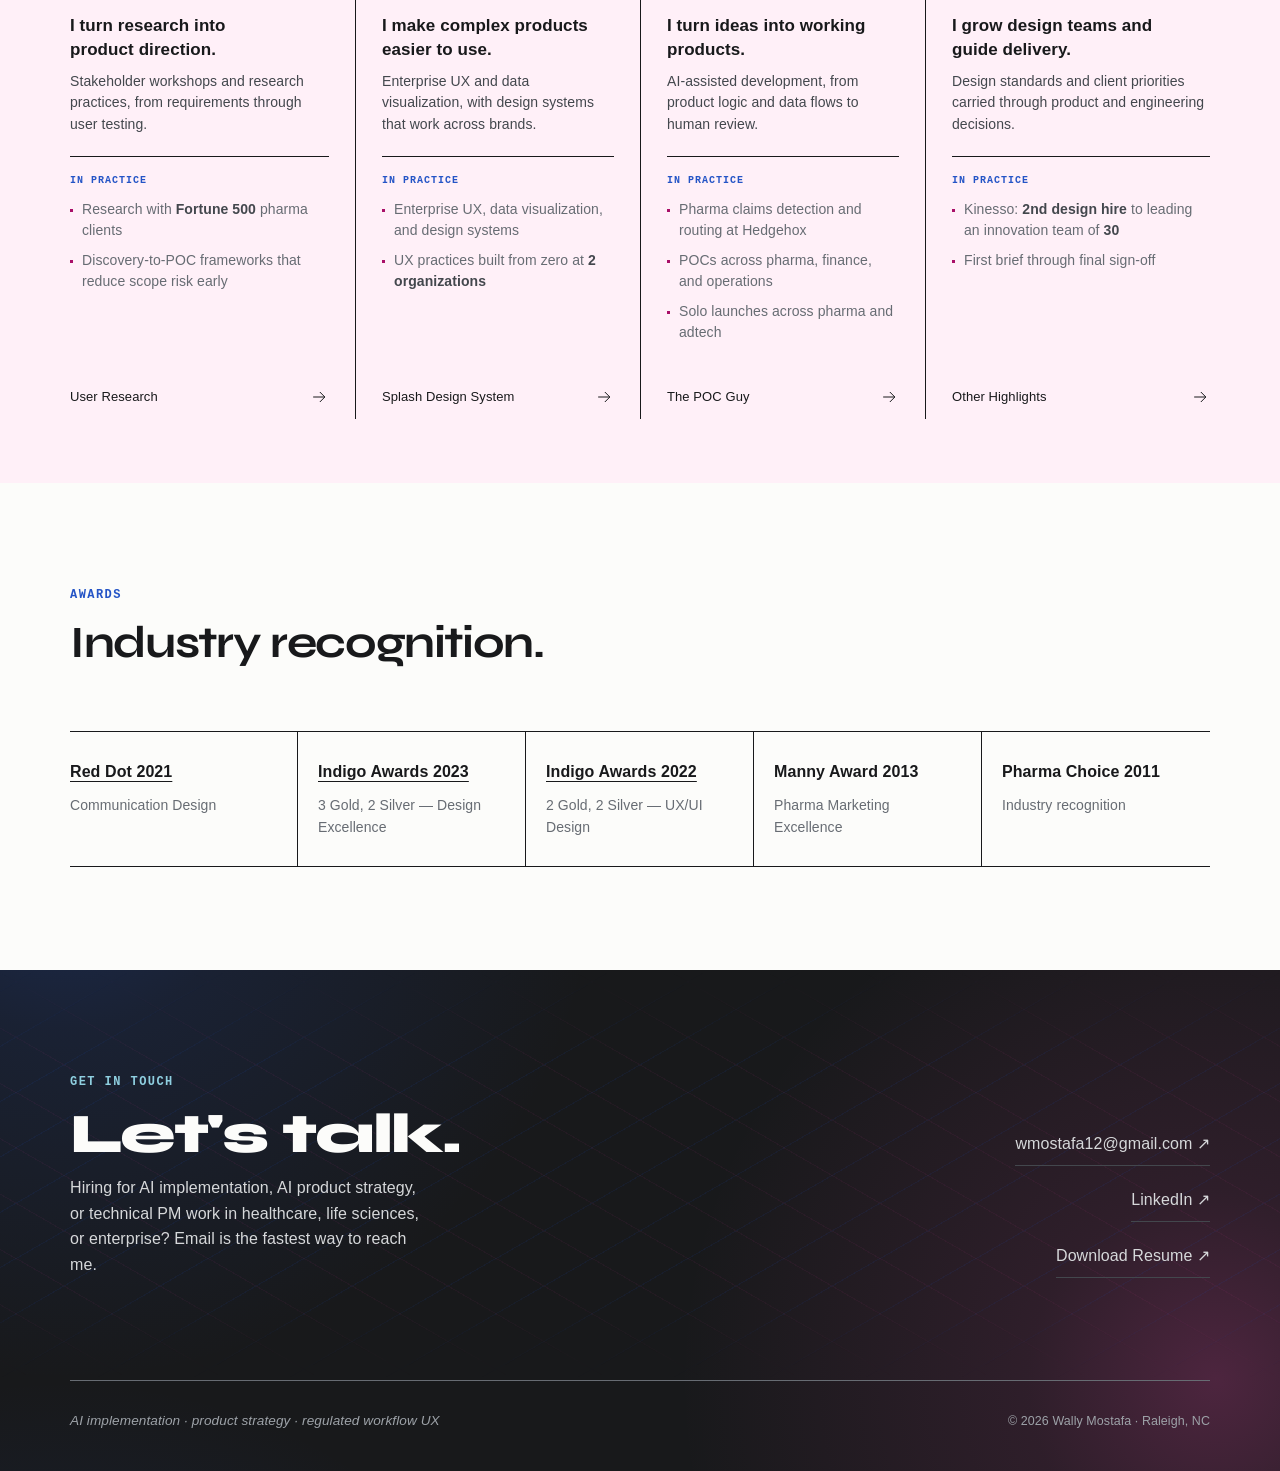
==== commit 34f524d8: "Deploy BioLumina stack exit fix" ====
--- a/index.html
+++ b/index.html
@@ -1166,7 +1166,7 @@
     }
   }
 </style>
-<link rel="stylesheet" href="assets/portfolio-revision/revision.css?v=ff10bc76f5d4">
+<link rel="stylesheet" href="assets/portfolio-revision/revision.css?v=39cc16bd3854">
 <link rel="stylesheet" href="assets/proof-grid/homepage.css?v=1">
 </head>
 <body>
--- a/assets/portfolio-revision/revision.css
+++ b/assets/portfolio-revision/revision.css
@@ -171,7 +171,7 @@
 #work .section-label, #work .section-title { margin-inline: max(0px, calc((100% - var(--max-w)) / 2)); }
 #work .section-label { color: var(--dark-accent); }
 #work .section-title { margin-bottom: 48px; }
-#work .work-grid { display: block; position: relative; }
+#work .work-grid { --work-card-gap: 64px; display: block; position: relative; }
 #work .work-item {
   position: relative;
   display: grid;
@@ -181,7 +181,7 @@
   align-items: stretch;
   gap: 0 28px;
   min-height: 590px;
-  margin: 0 0 64px;
+  margin: 0 0 var(--work-card-gap);
   padding: 28px;
   overflow: hidden;
   isolation: isolate;
@@ -233,8 +233,9 @@
 #work .work-item:focus-visible .work-number { color: var(--dark-accent); }
 #work .work-stack-label { display: none; }
 #work .work-item.reveal-pending { opacity: 1; }
-#work.work-stack-active .work-item { position: sticky; top: var(--stack-top); z-index: var(--stack-index); box-shadow: 0 -18px 36px -24px var(--dark-shadow); }
-#work.work-stack-active .work-grid::after { content: ''; display: block; height: var(--stack-tail, 120px); }
+#work.work-stack-active .work-grid { display: flex; flex-direction: column; align-items: stretch; gap: var(--work-card-gap); }
+#work.work-stack-active .work-item { position: sticky; top: var(--stack-top); z-index: var(--stack-index); margin-bottom: 0; box-shadow: 0 -18px 36px -24px var(--dark-shadow); }
+#work.work-stack-active .work-grid::after { content: ''; display: block; flex: 0 0 auto; height: var(--stack-tail, 120px); margin-top: calc(0px - var(--work-card-gap)); }
 #work.work-stack-active .work-stack-label {
   position: absolute; top: 0; left: 0; right: 0; z-index: 4;
   display: flex; align-items: center; justify-content: space-between; gap: 24px;
@@ -245,8 +246,10 @@
   opacity: 0; pointer-events: none;
   transition: opacity 180ms cubic-bezier(.22, 1, .36, 1);
 }
+#work.work-stack-condensed .work-stack-label { height: var(--stack-step); min-height: 0; padding-block: 0; }
+#work.work-stack-active .work-stack-label > span:first-child { min-width: 0; overflow: hidden; text-overflow: ellipsis; white-space: nowrap; }
+#work.work-stack-active .work-stack-label > span:last-child { flex: 0 0 auto; }
 #work.work-stack-active .work-item.is-covered .work-stack-label { opacity: 1; }
-#work.work-stack-compact .work-stack-label { display: none; }
 #work.work-stack-active .work-item:focus-visible .work-stack-label { opacity: 0; }
 @media (hover: hover) and (pointer: fine) {
   #work .work-item:hover { border-color: var(--dark-hover-rule); }
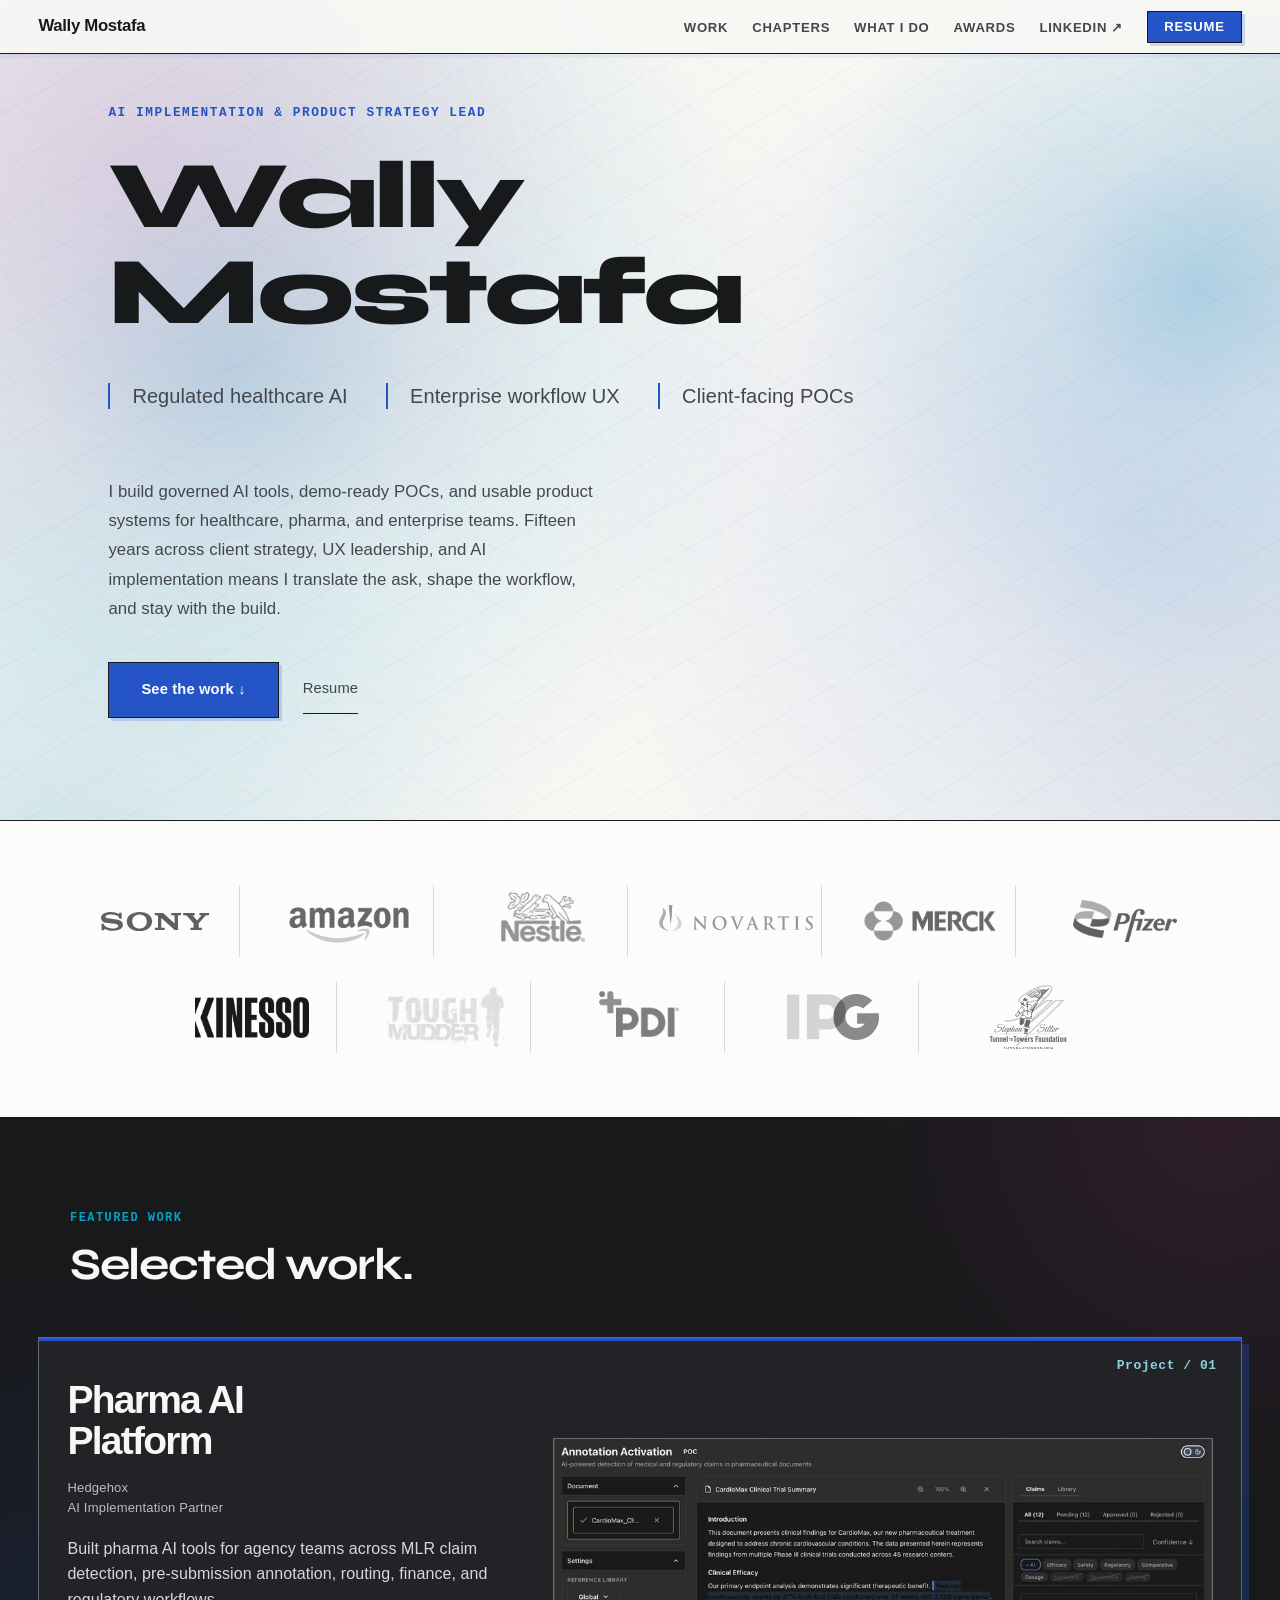
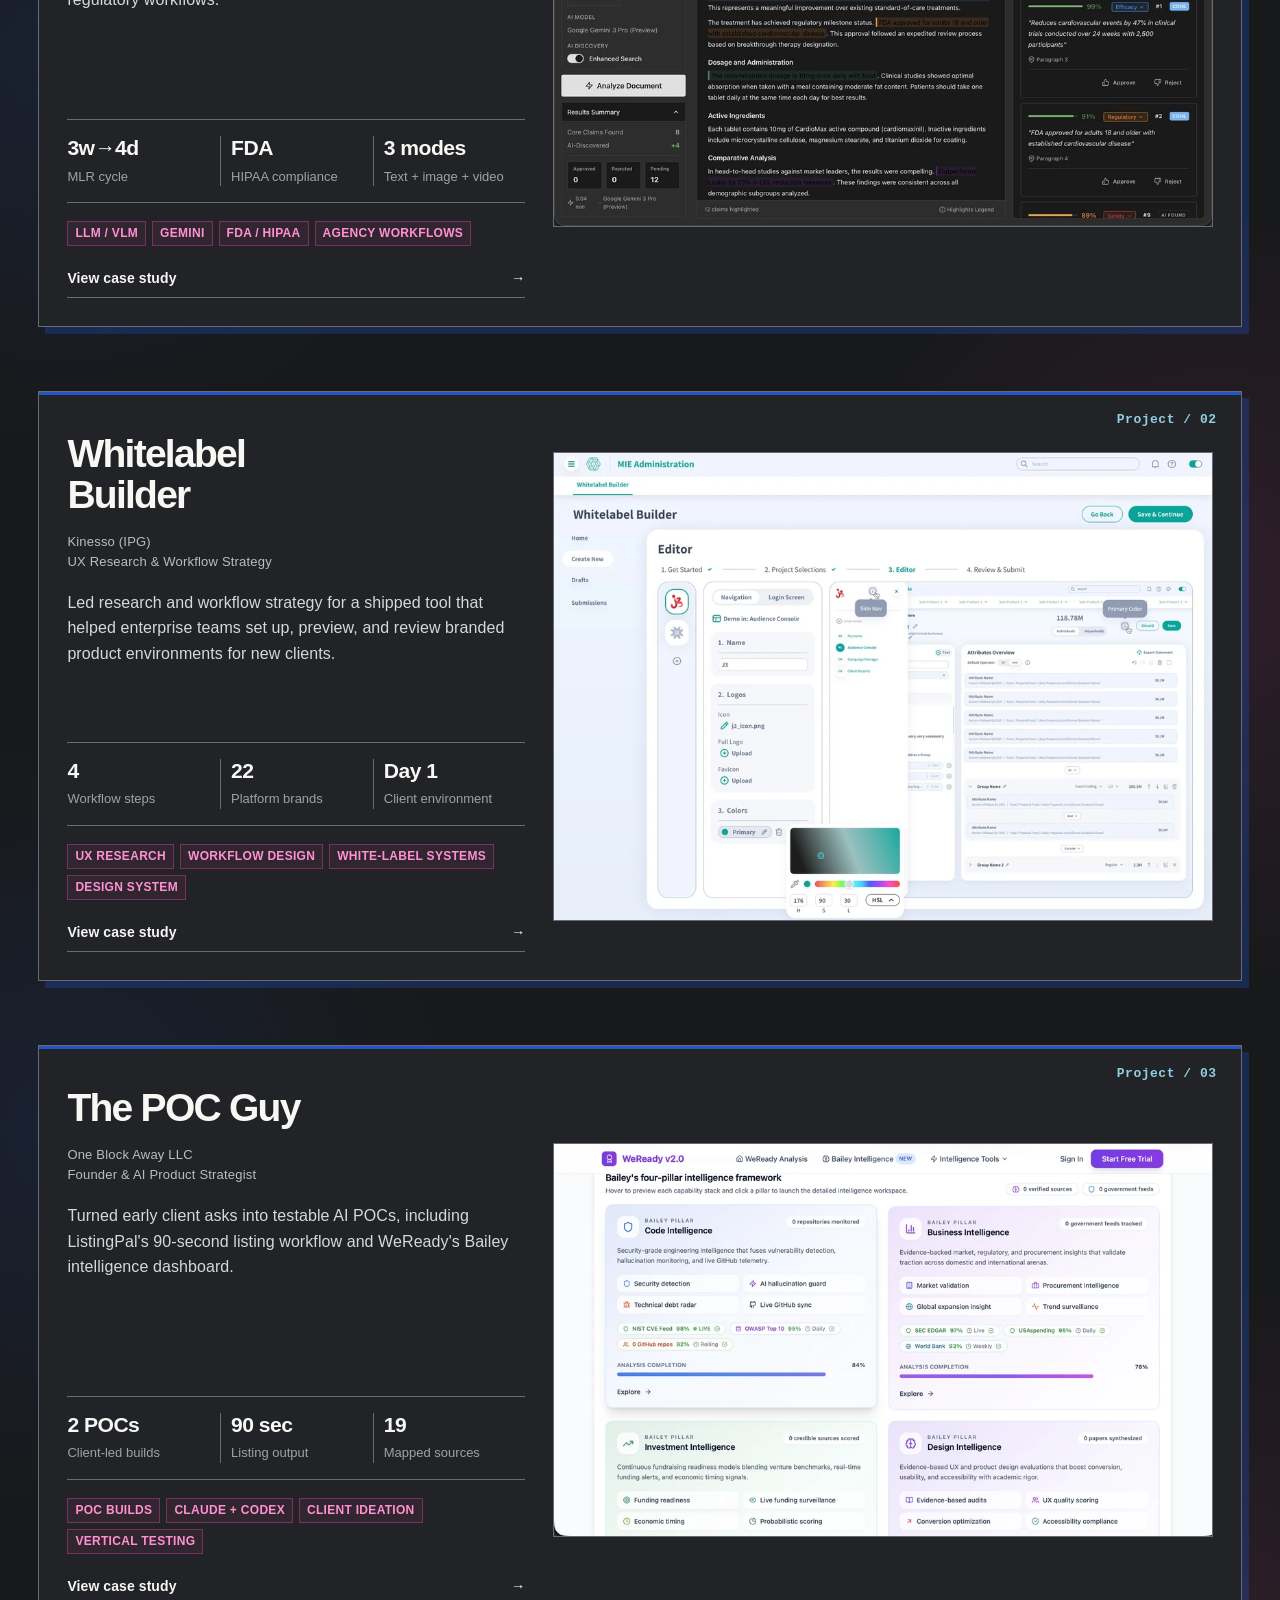
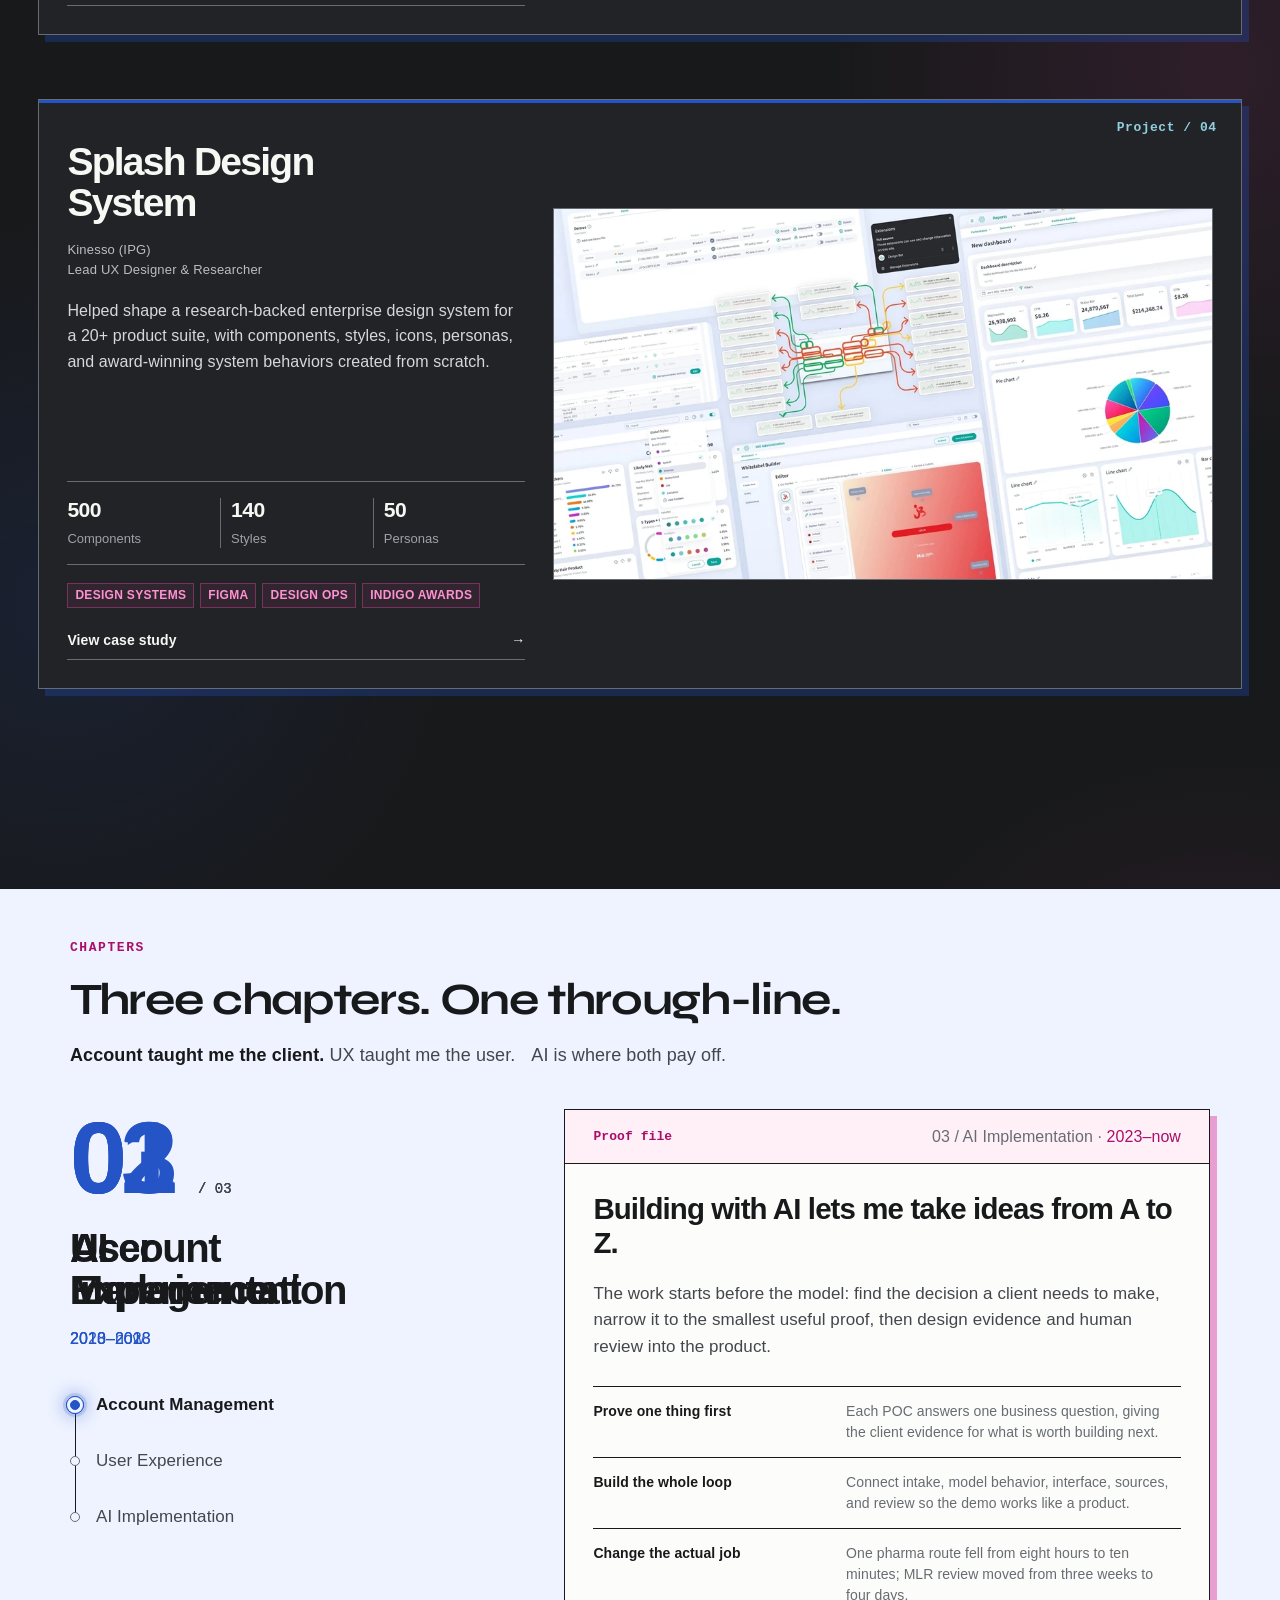
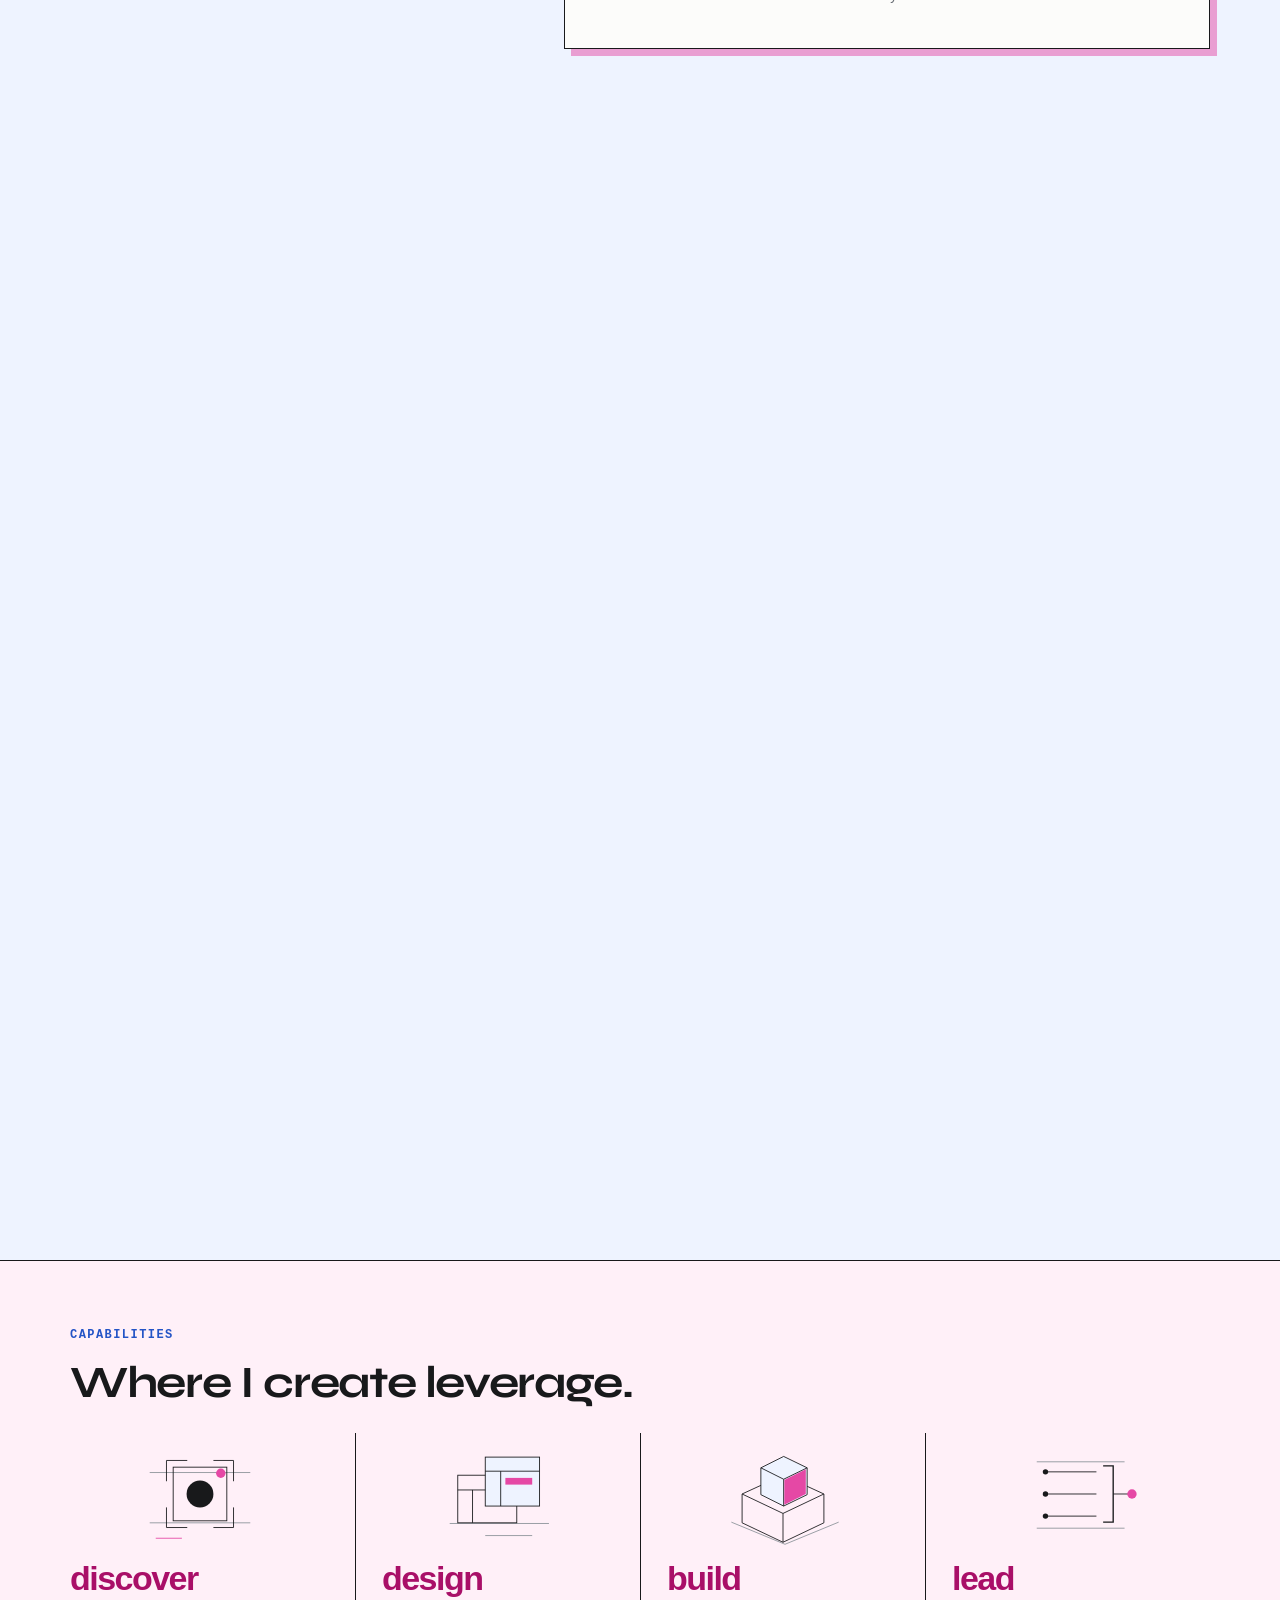
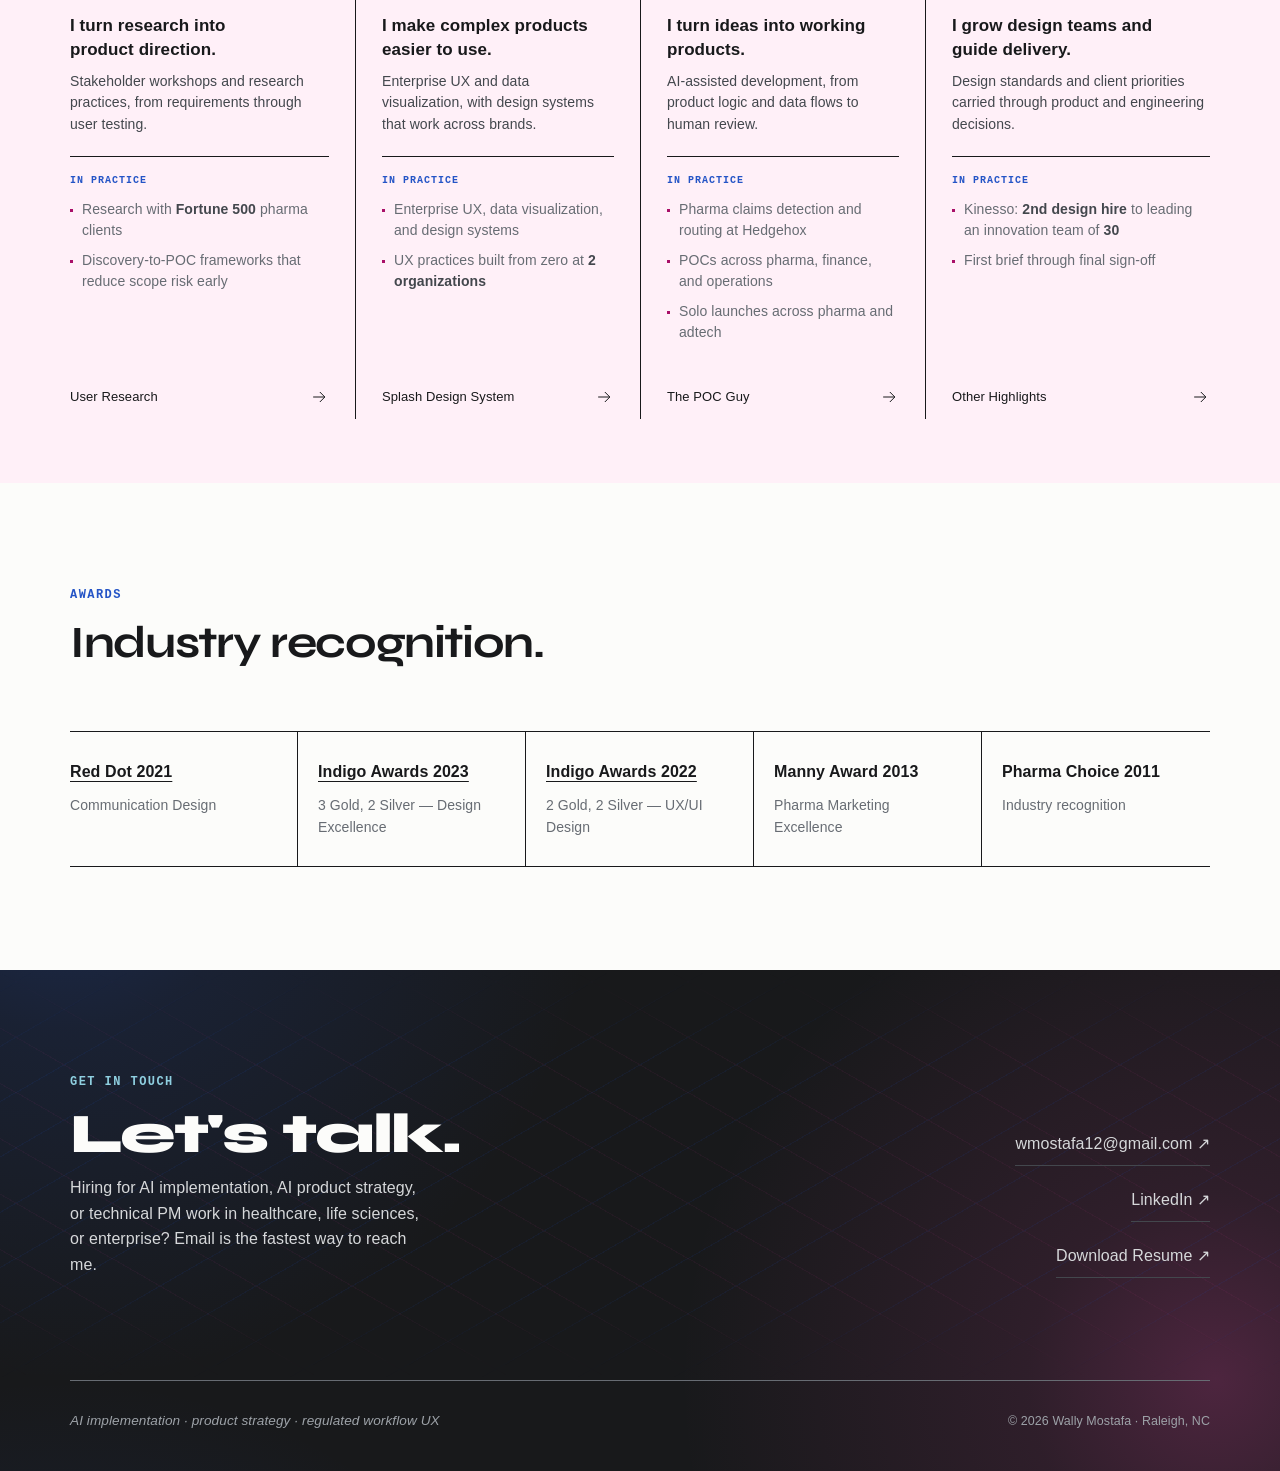
==== commit ef9aa1e9: "Deploy locked stack exit to BioLumina" ====
--- a/index.html
+++ b/index.html
@@ -1776,6 +1776,6 @@
 <script src="assets/portfolio-revision/hero-atmosphere.js?v=b6a7f5250cfe"></script>
 
 <script src="assets/vendor/gsap-3.12.5.min.js"></script>
-<script src="assets/portfolio-revision/revision.js?v=e18f550939ef"></script>
+<script src="assets/portfolio-revision/revision.js?v=609052b51526"></script>
 </body>
 </html>
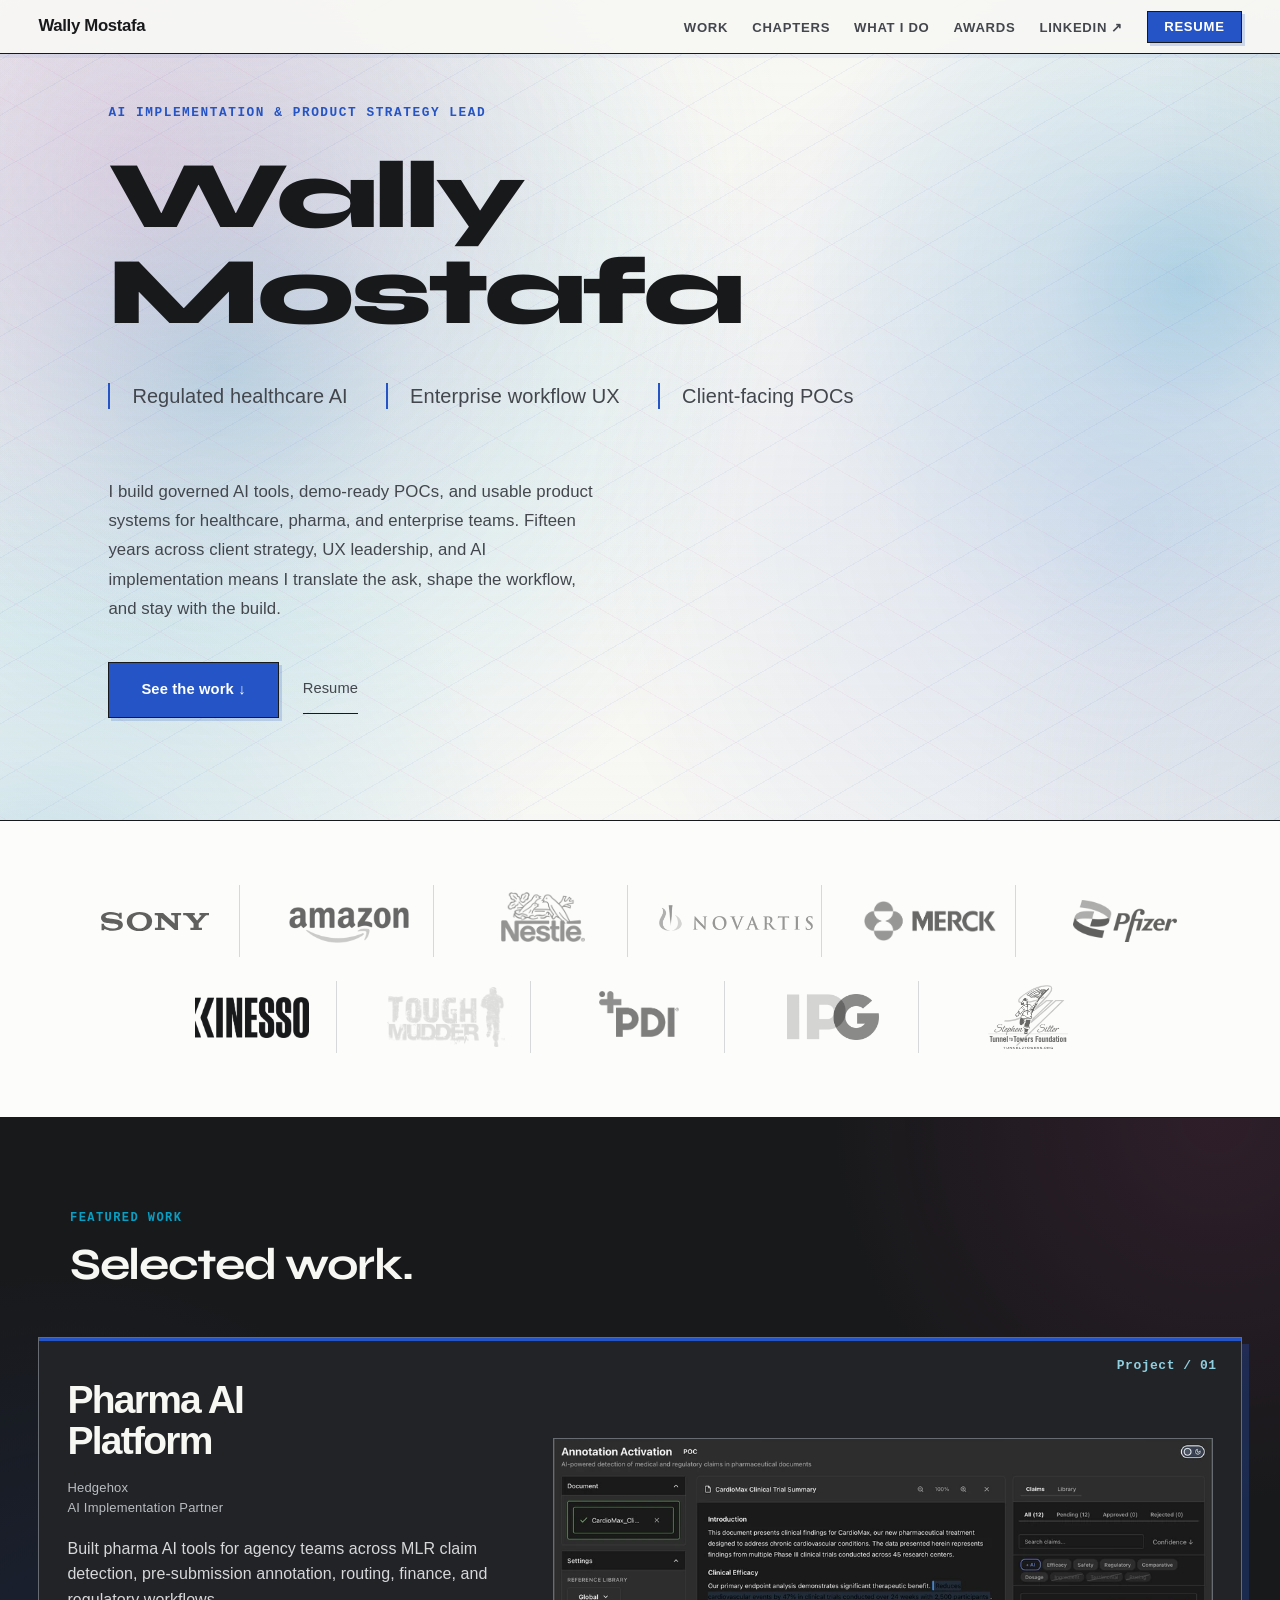
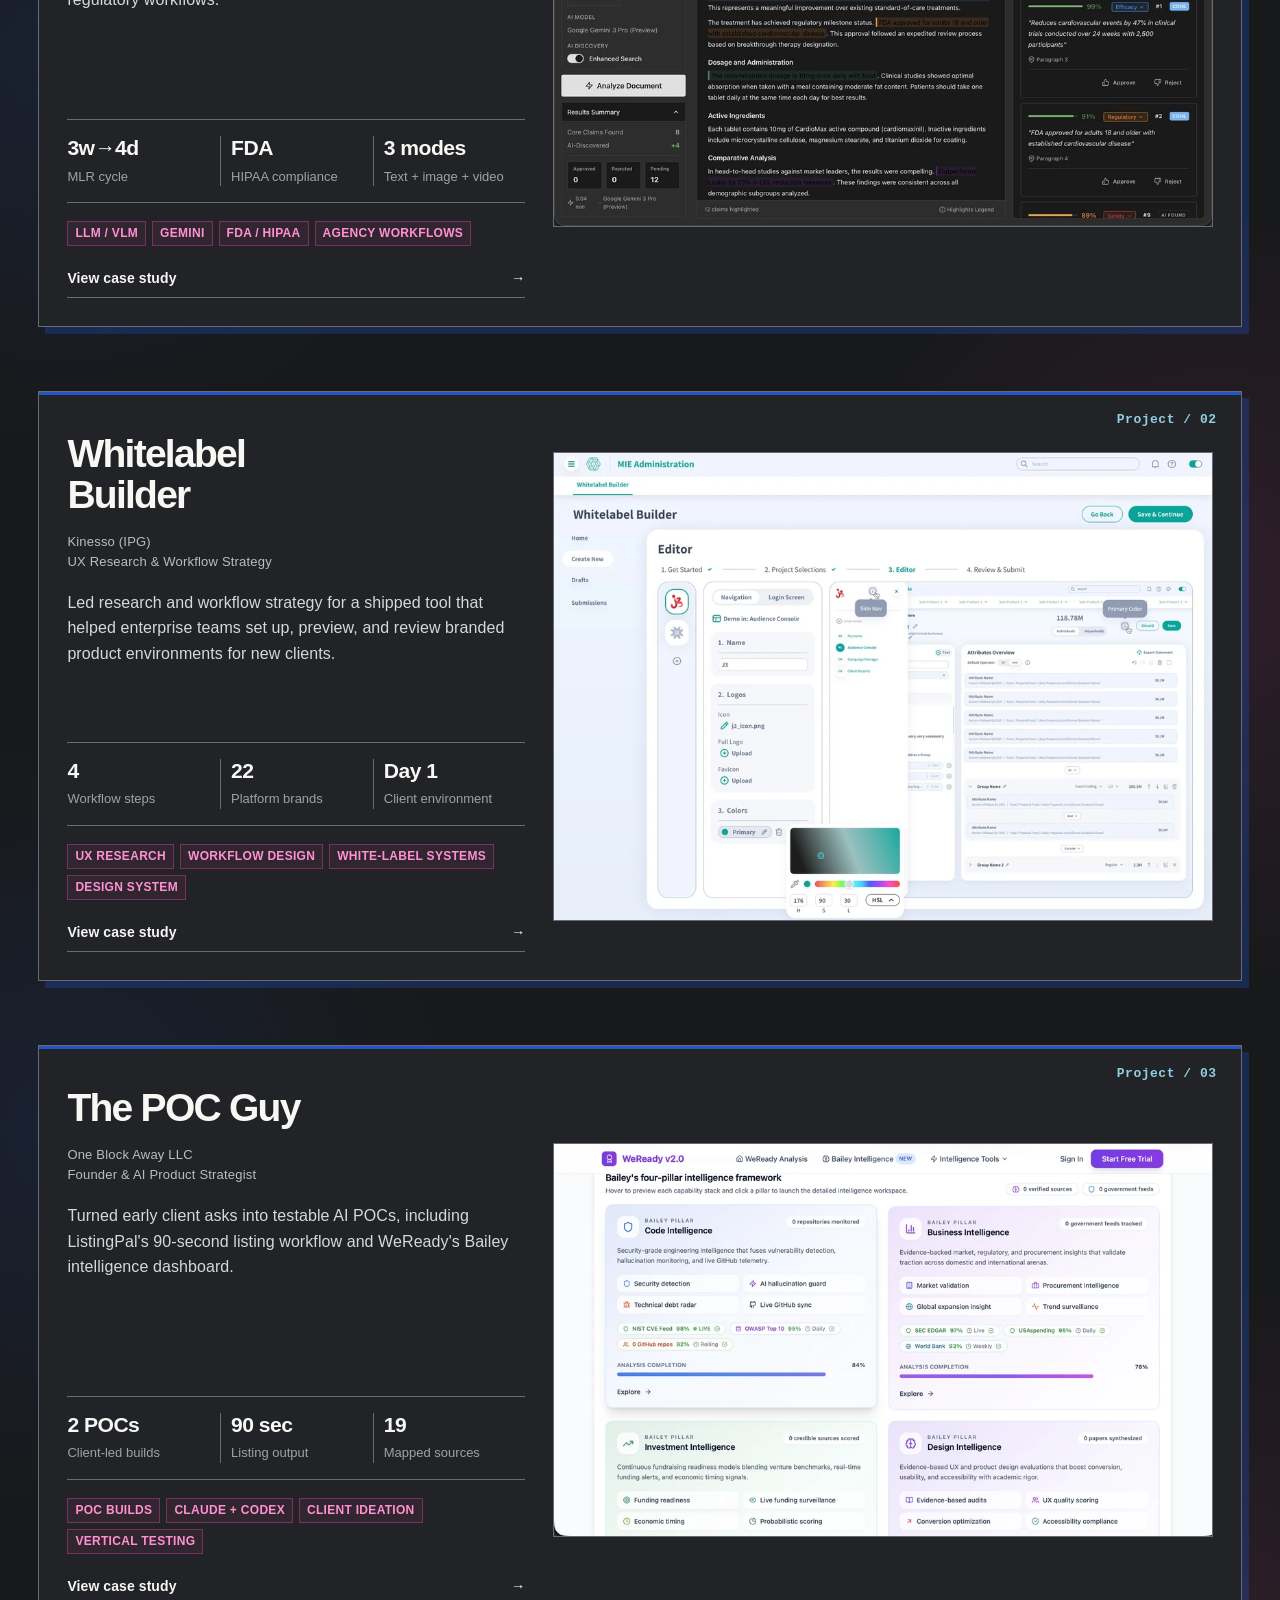
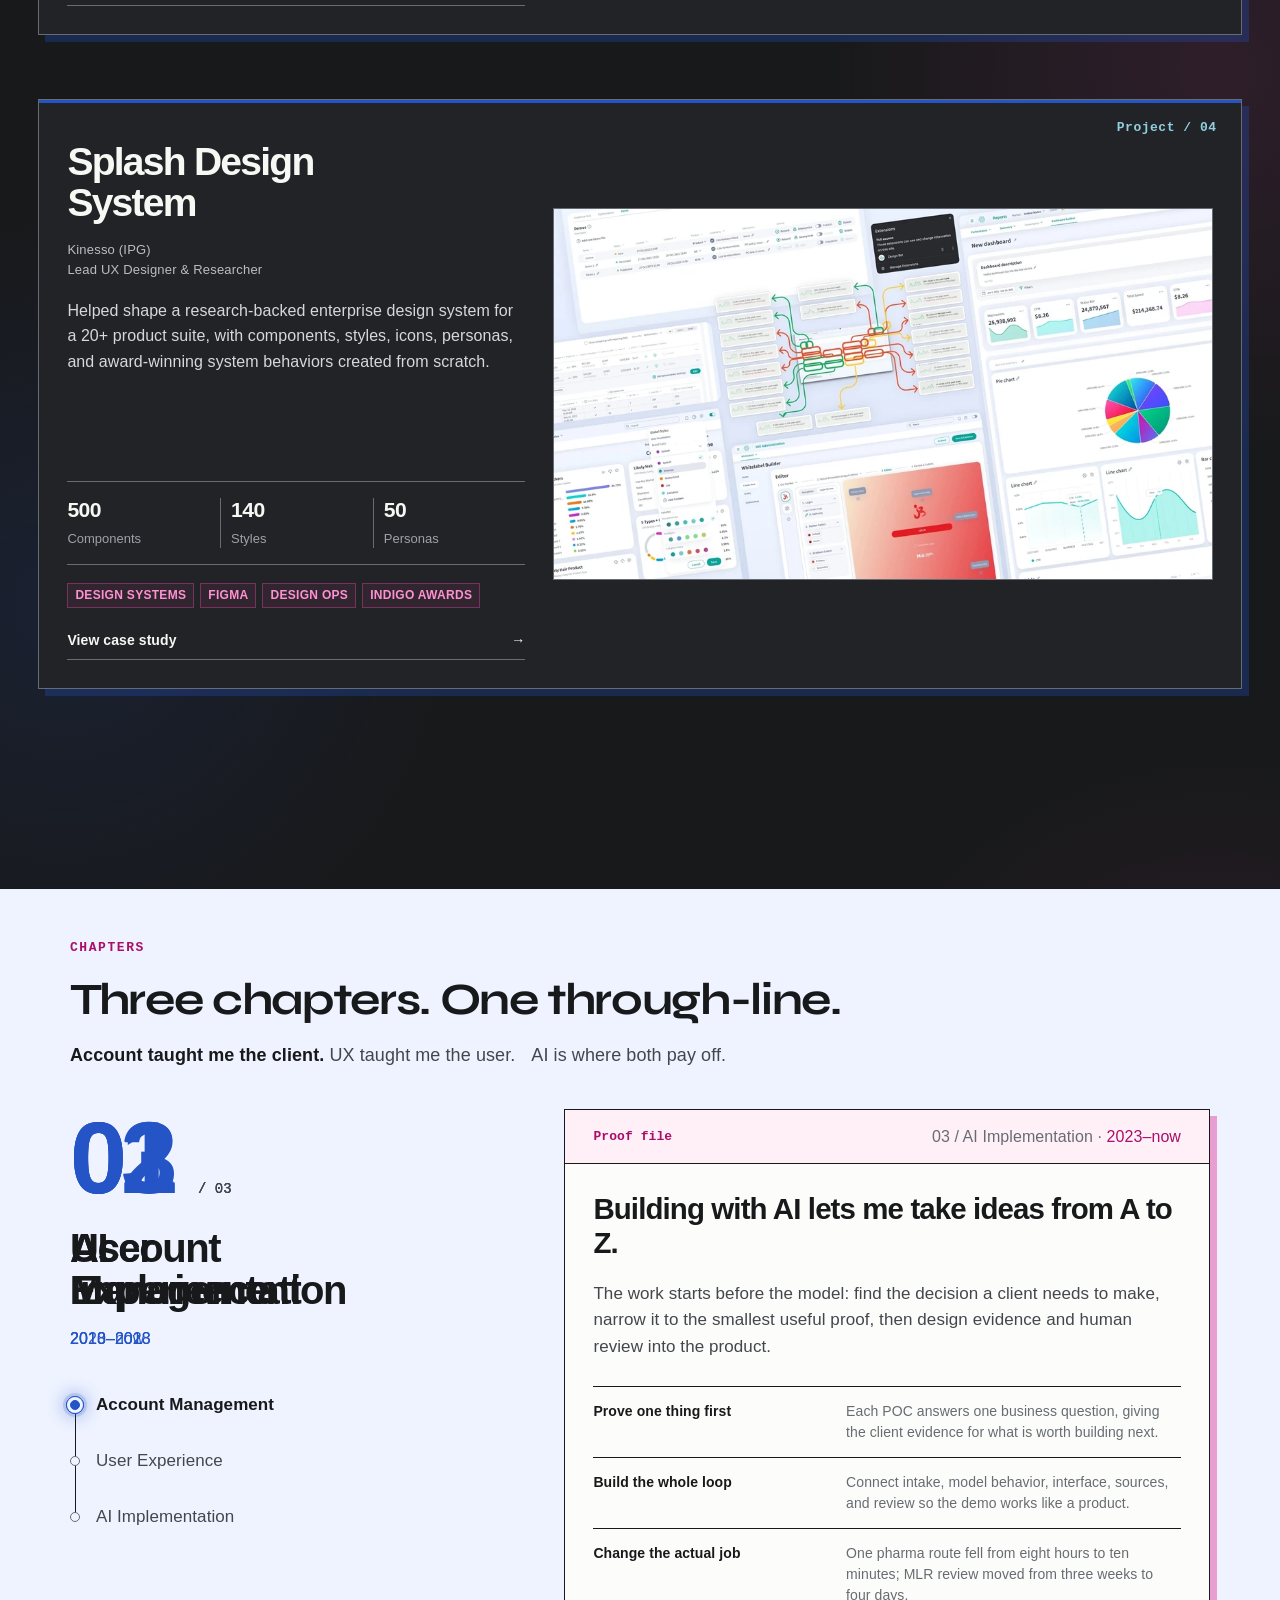
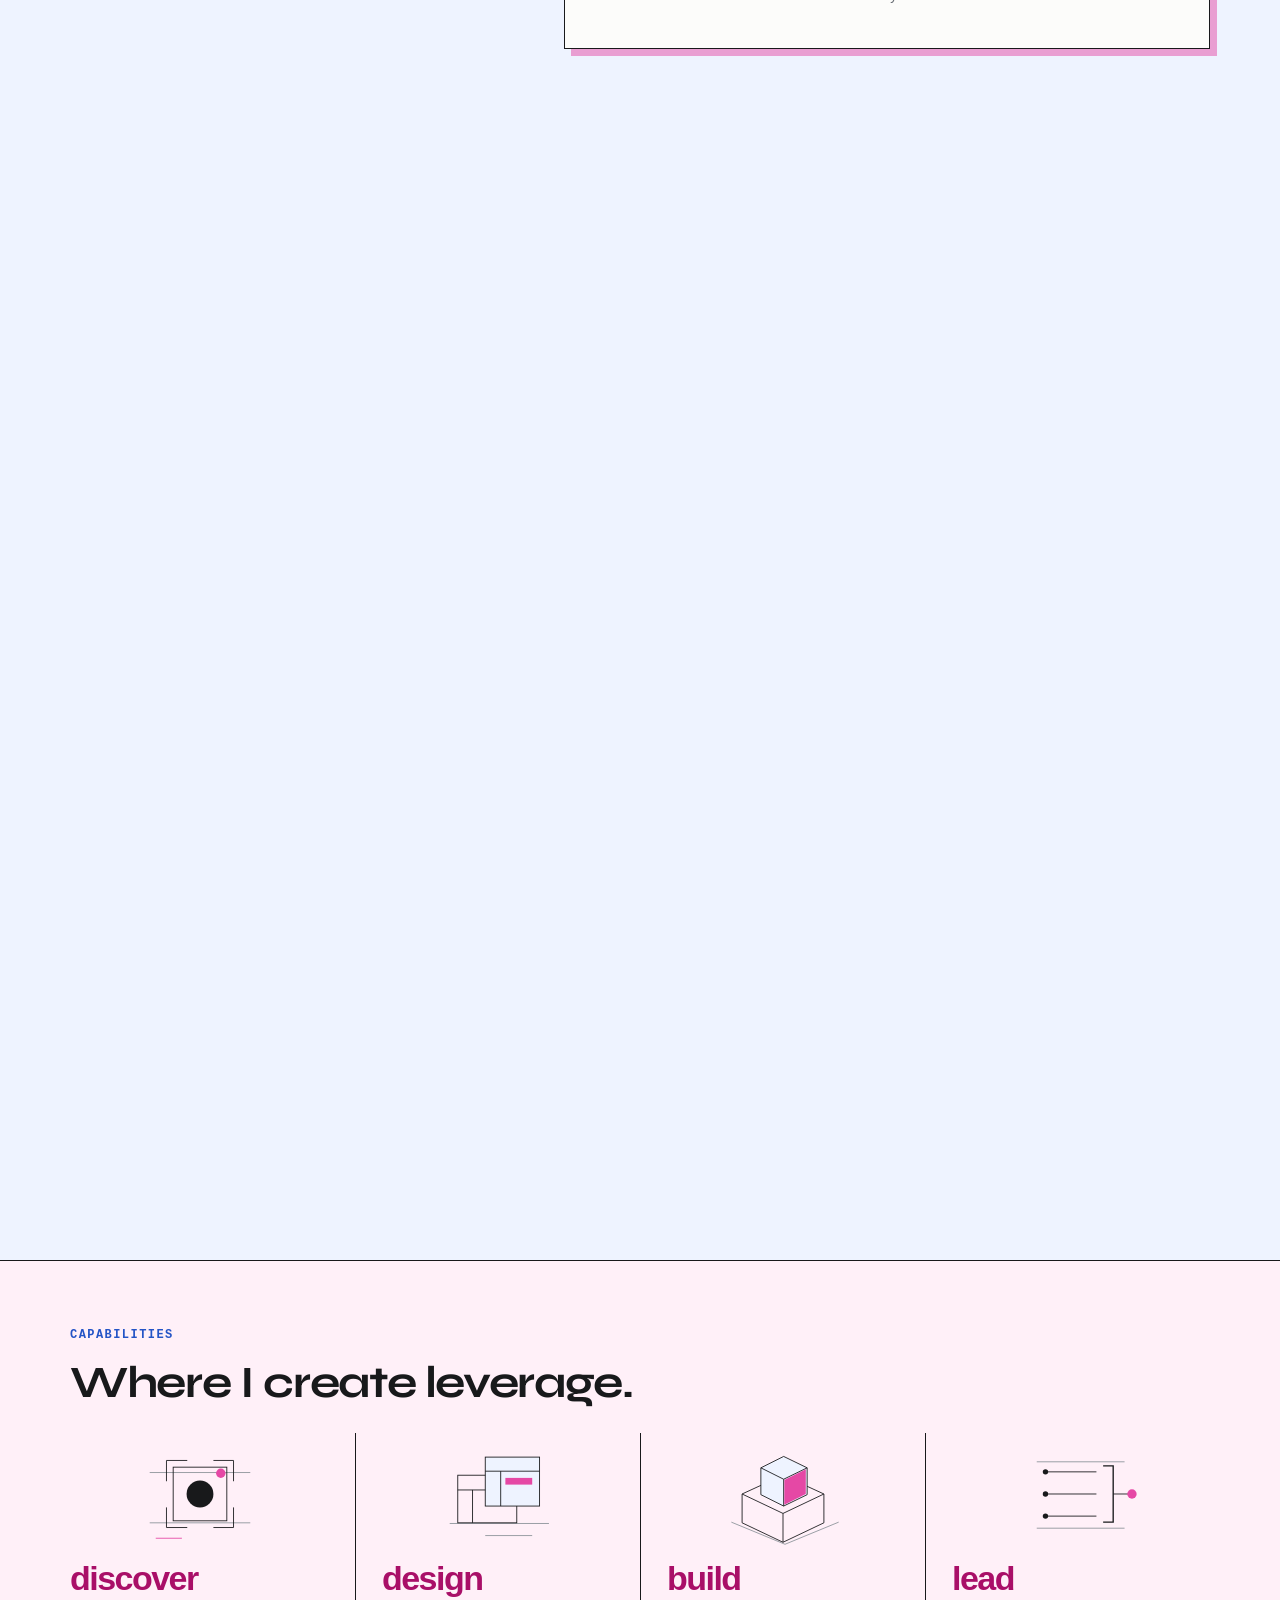
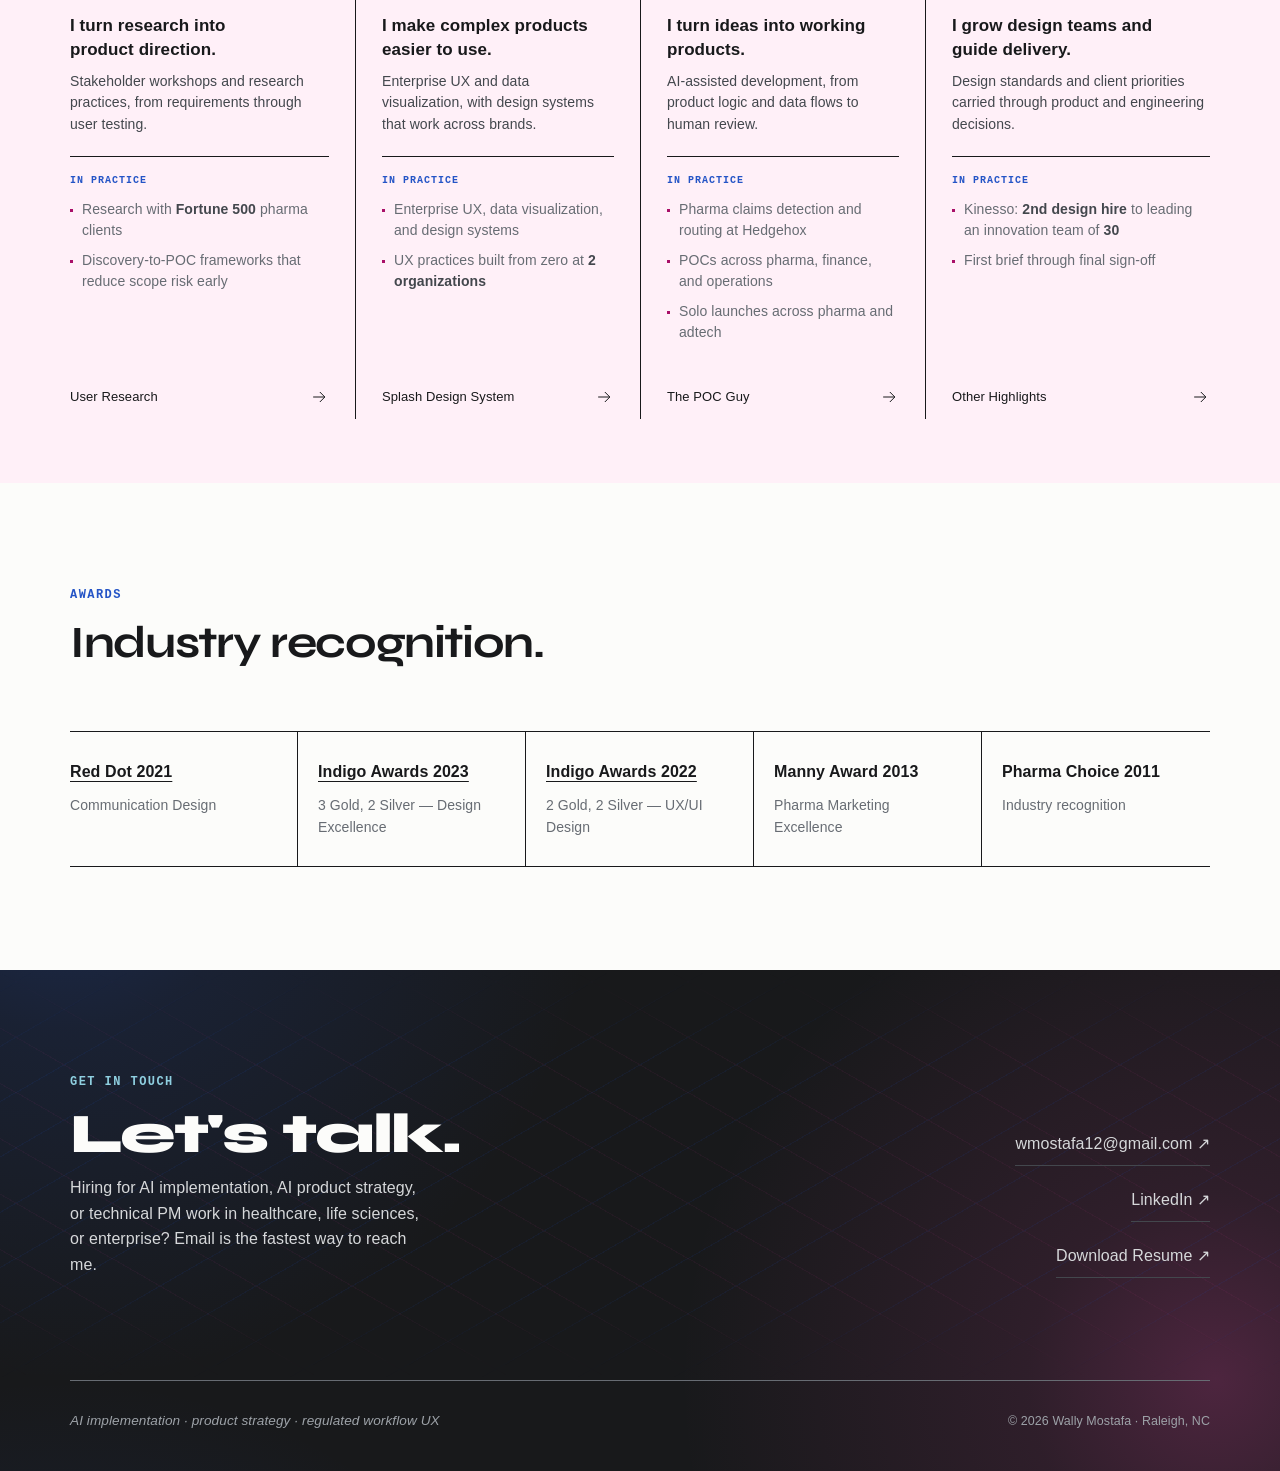
==== commit 0541fcc7: "Deploy chapter spacing update to BioLumina" ====
--- a/index.html
+++ b/index.html
@@ -1166,7 +1166,7 @@
     }
   }
 </style>
-<link rel="stylesheet" href="assets/portfolio-revision/revision.css?v=39cc16bd3854">
+<link rel="stylesheet" href="assets/portfolio-revision/revision.css?v=fd5b1d494d20">
 <link rel="stylesheet" href="assets/proof-grid/homepage.css?v=1">
 </head>
 <body>
--- a/assets/portfolio-revision/revision.css
+++ b/assets/portfolio-revision/revision.css
@@ -434,7 +434,7 @@
   --chapter-navigation-gap: 16px;
 }
 #chapters.chapters-compact .chapter-intro { row-gap: 8px; }
-#chapters.chapters-compact .chapter-intro > p { padding-bottom: 0; }
+#chapters.chapters-compact .chapter-intro > p { padding-bottom: 12px; }
 #chapters.chapters-compact .chapter-copy { padding: 20px; }
 #chapters.chapters-compact .chapter-copy h4 { margin-bottom: 16px; }
 #chapters.chapters-compact .chapter-copy > p { margin-bottom: 16px; }
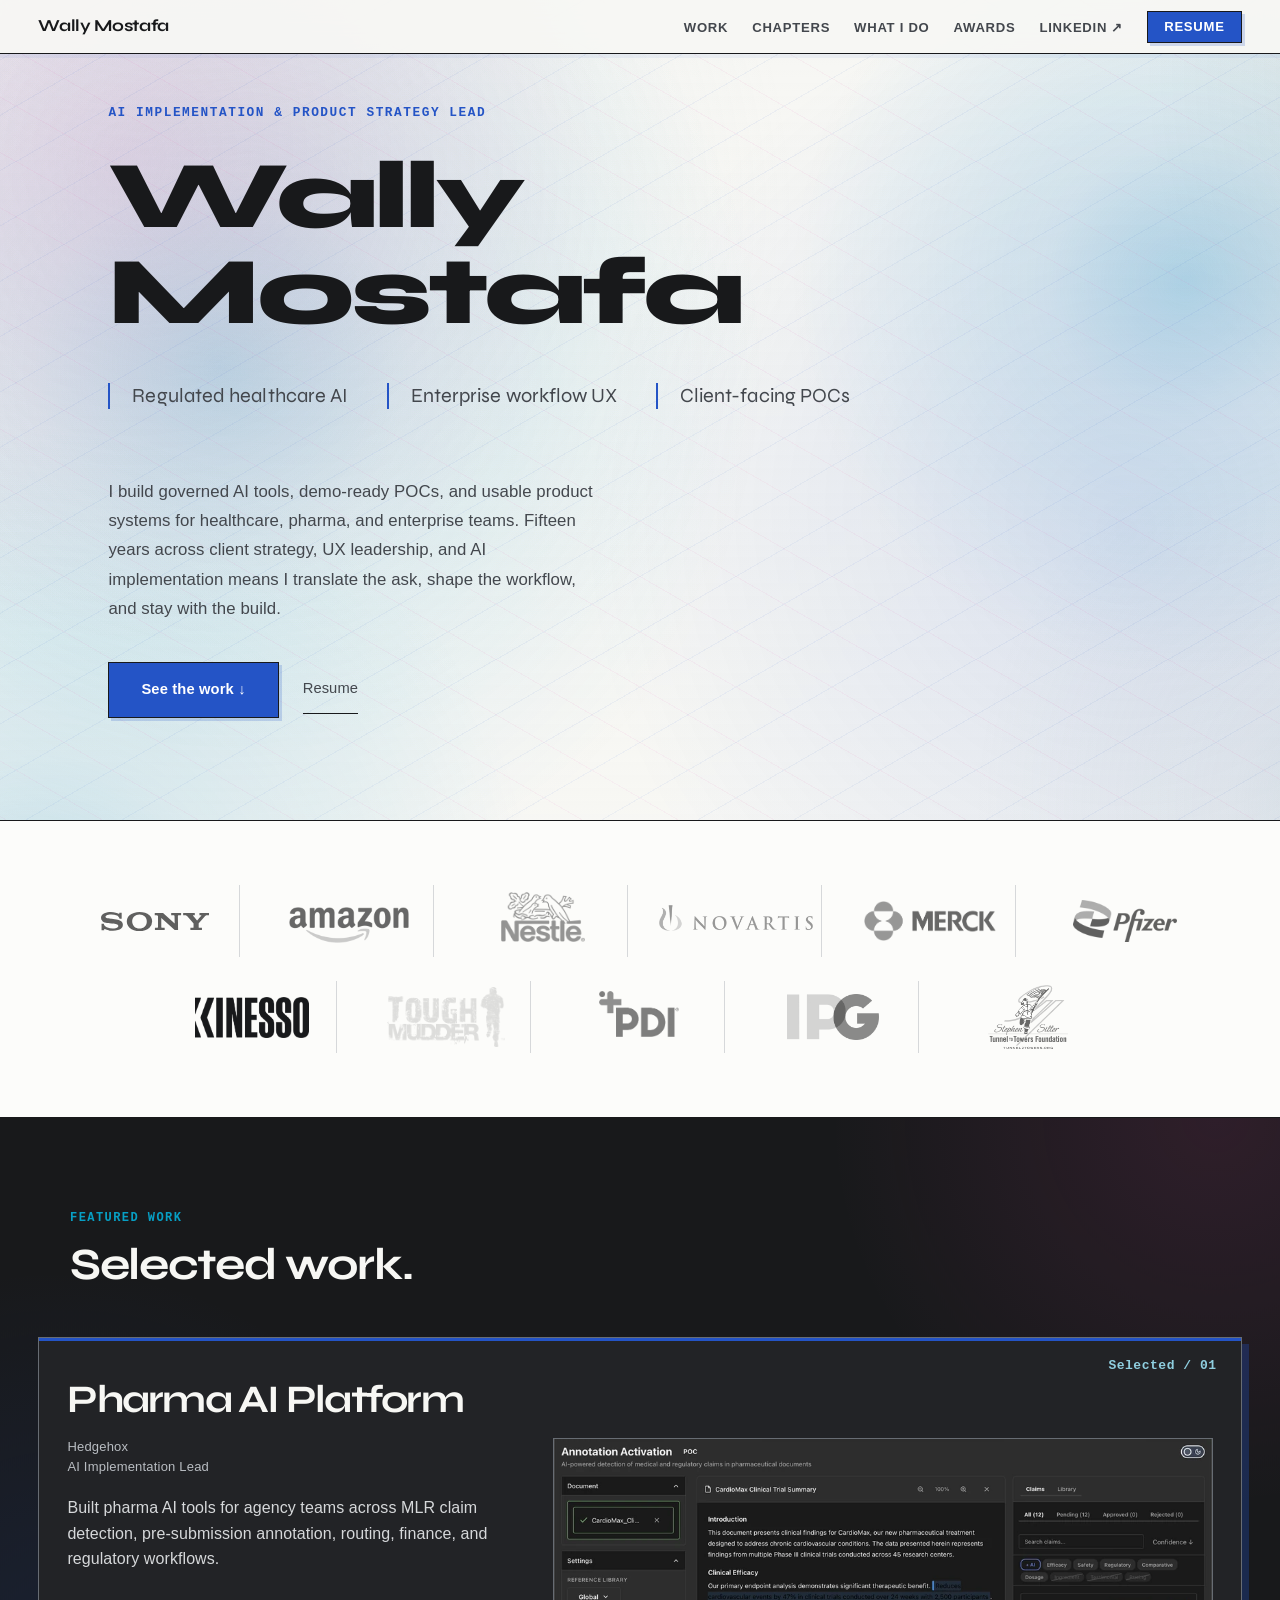
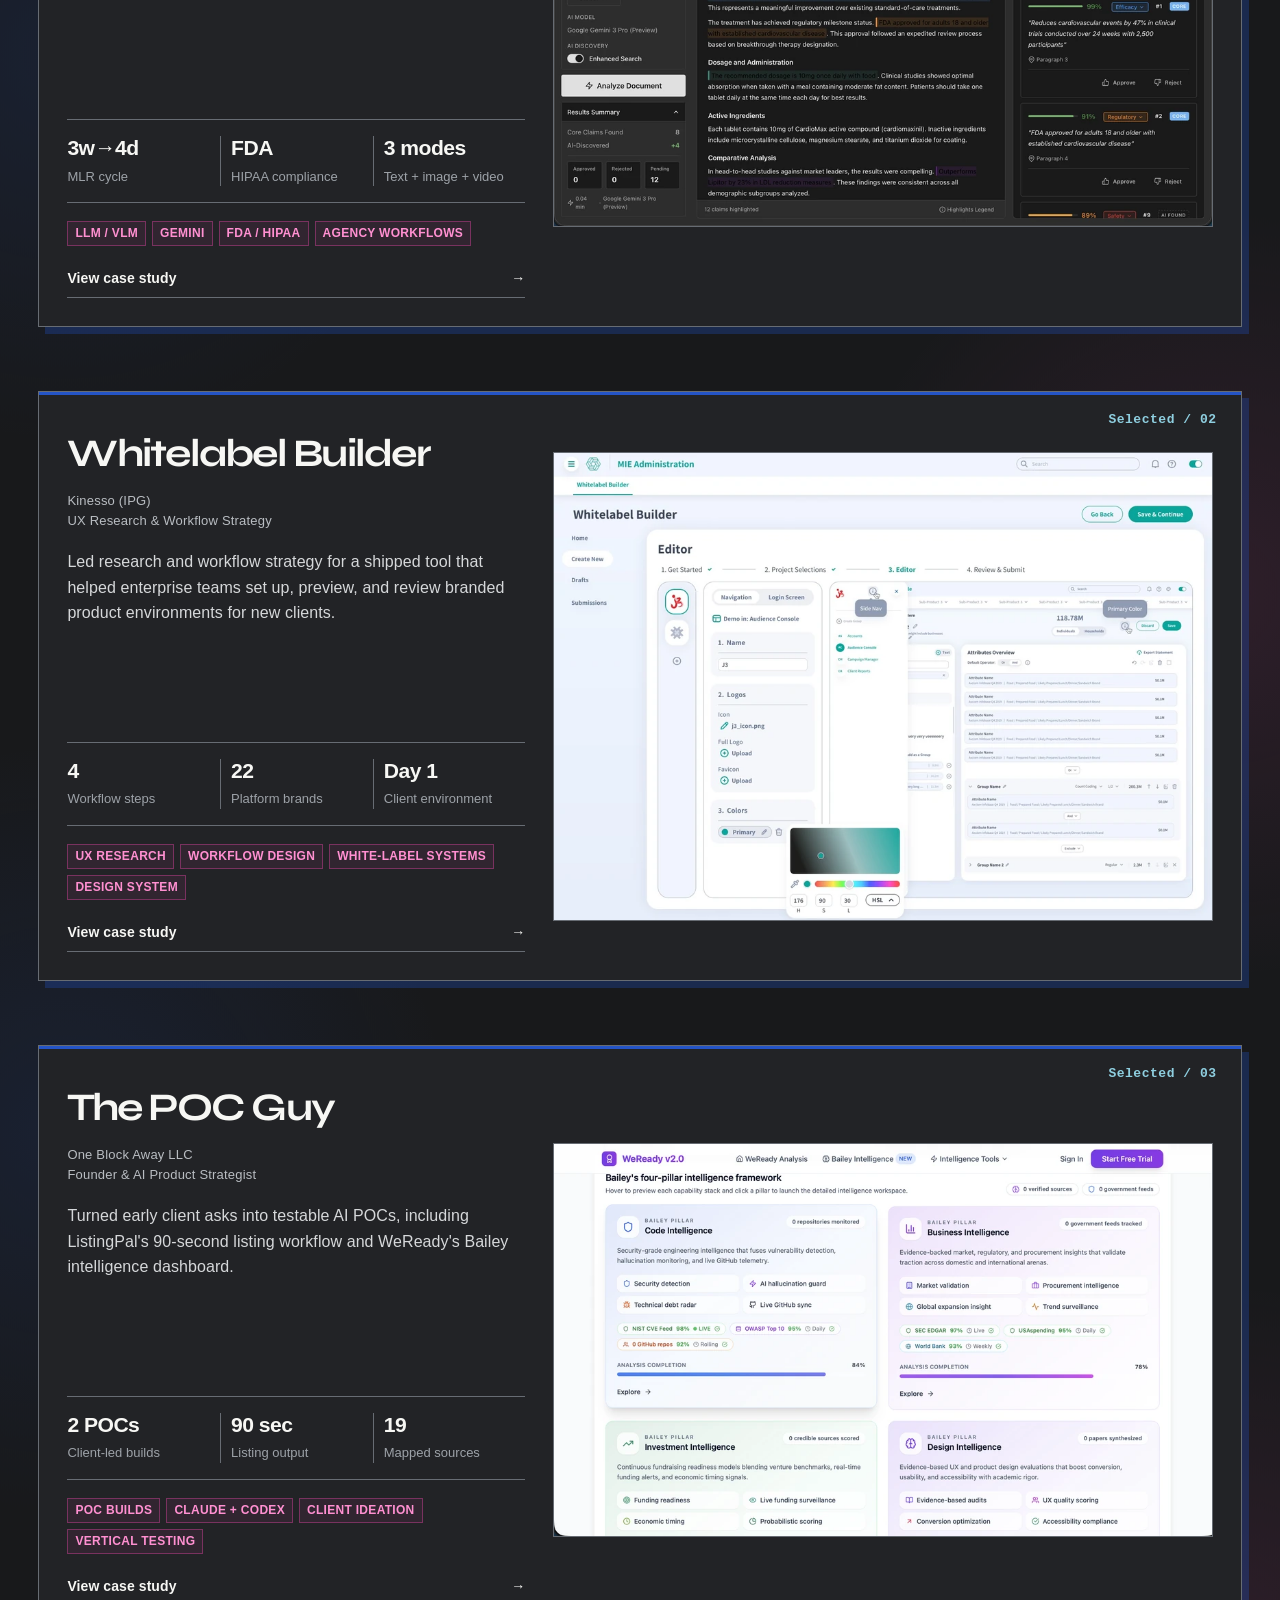
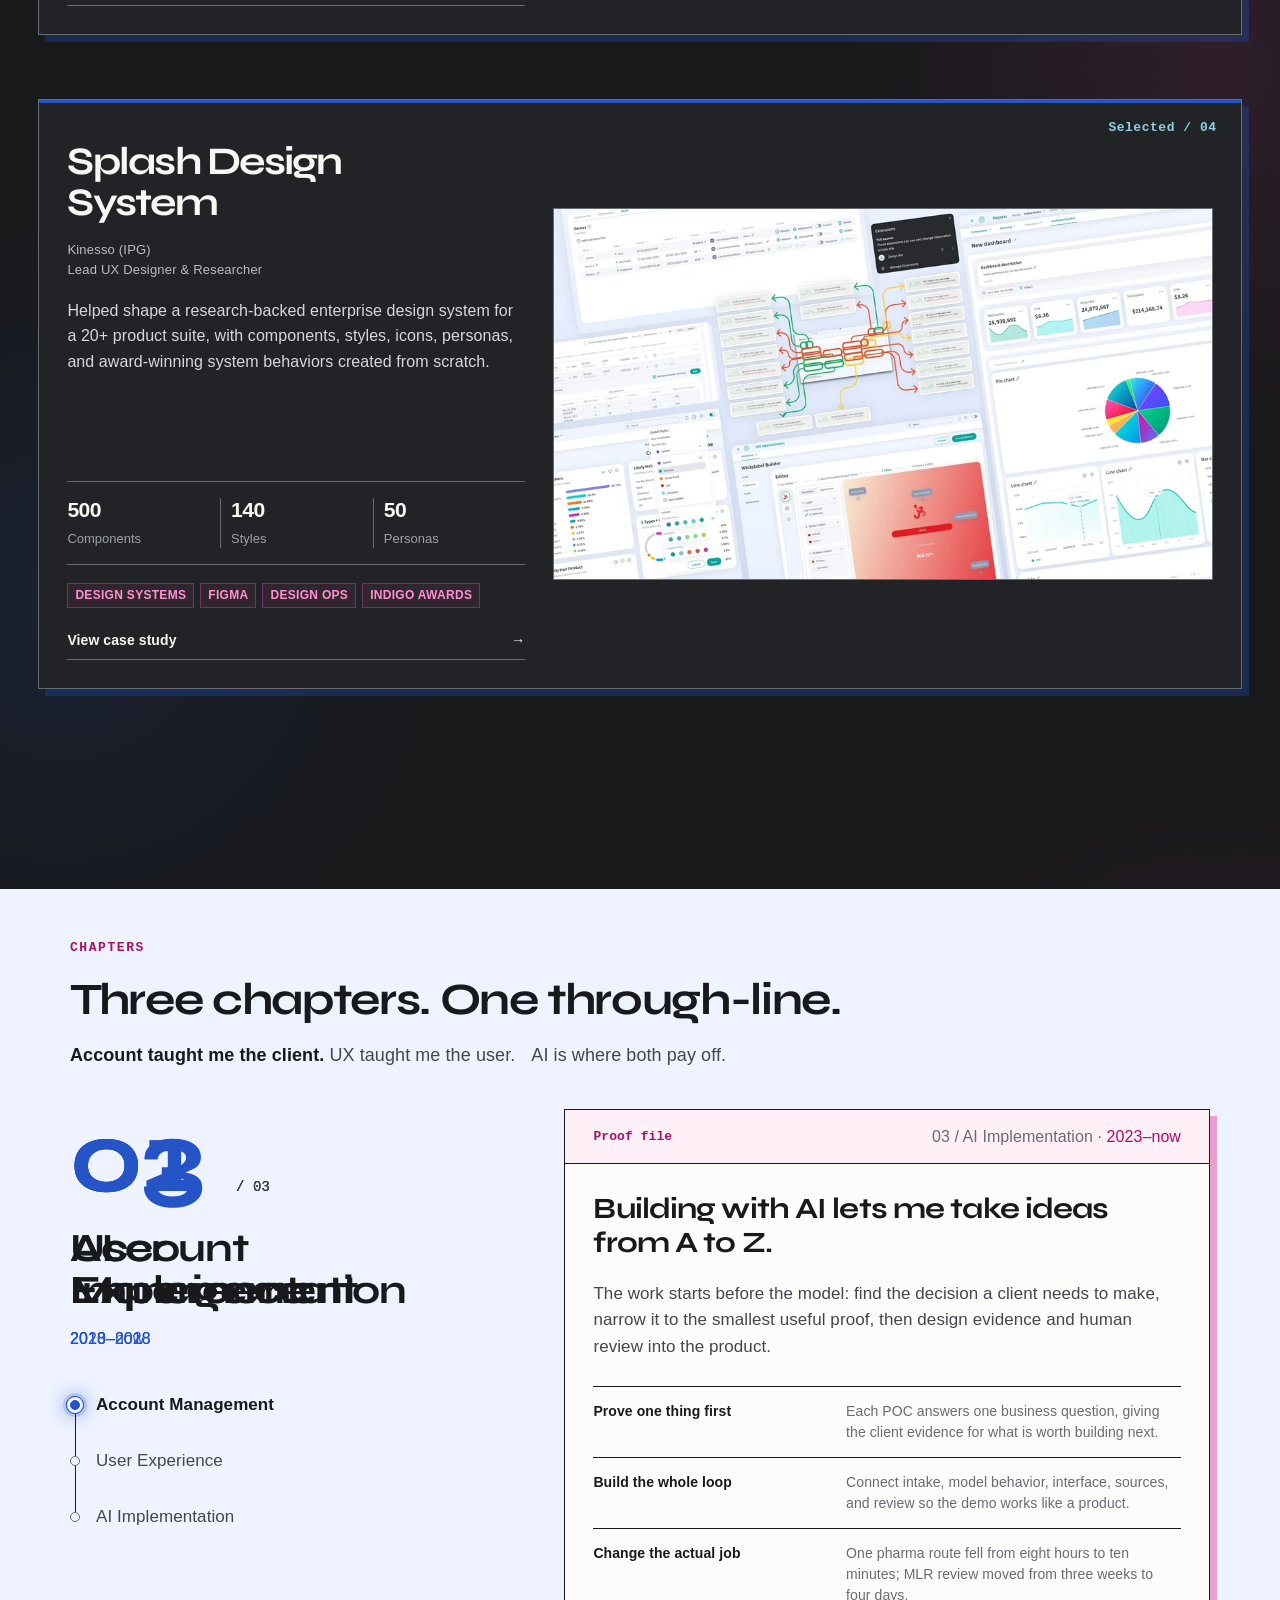
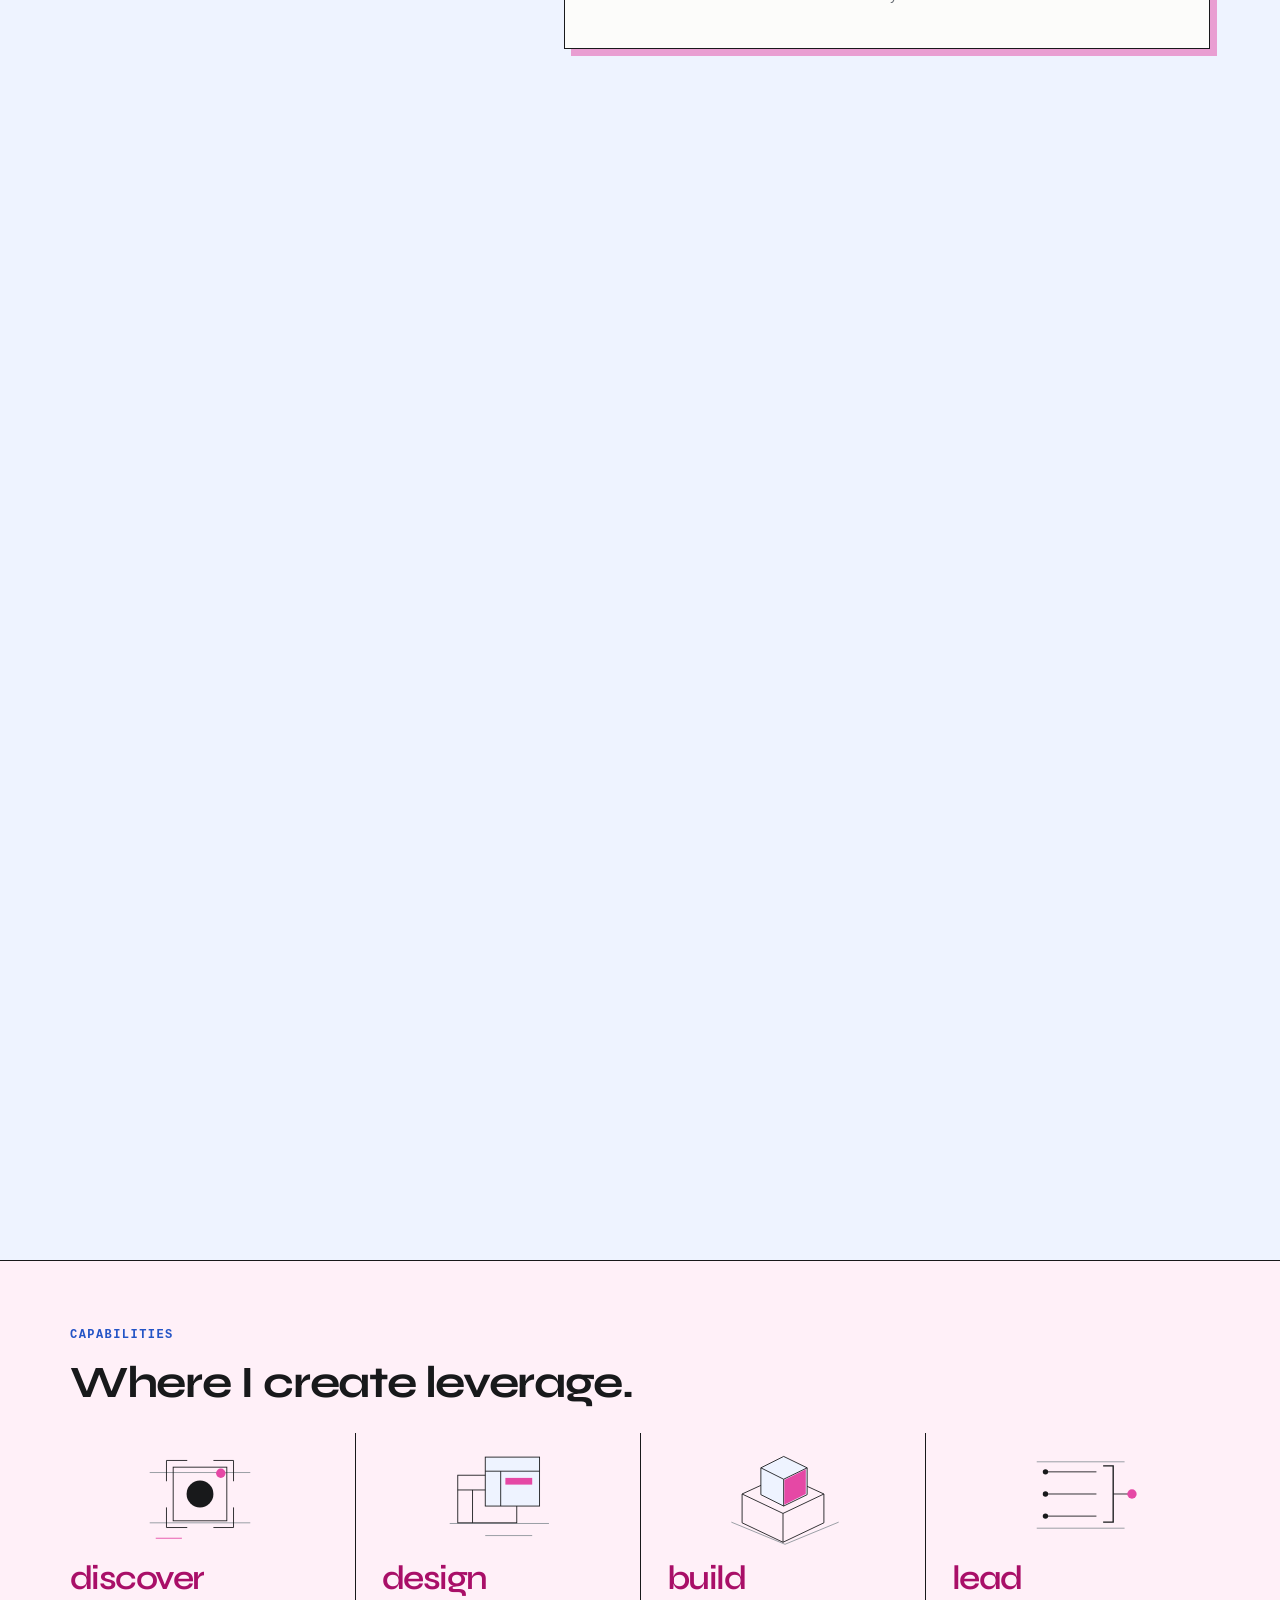
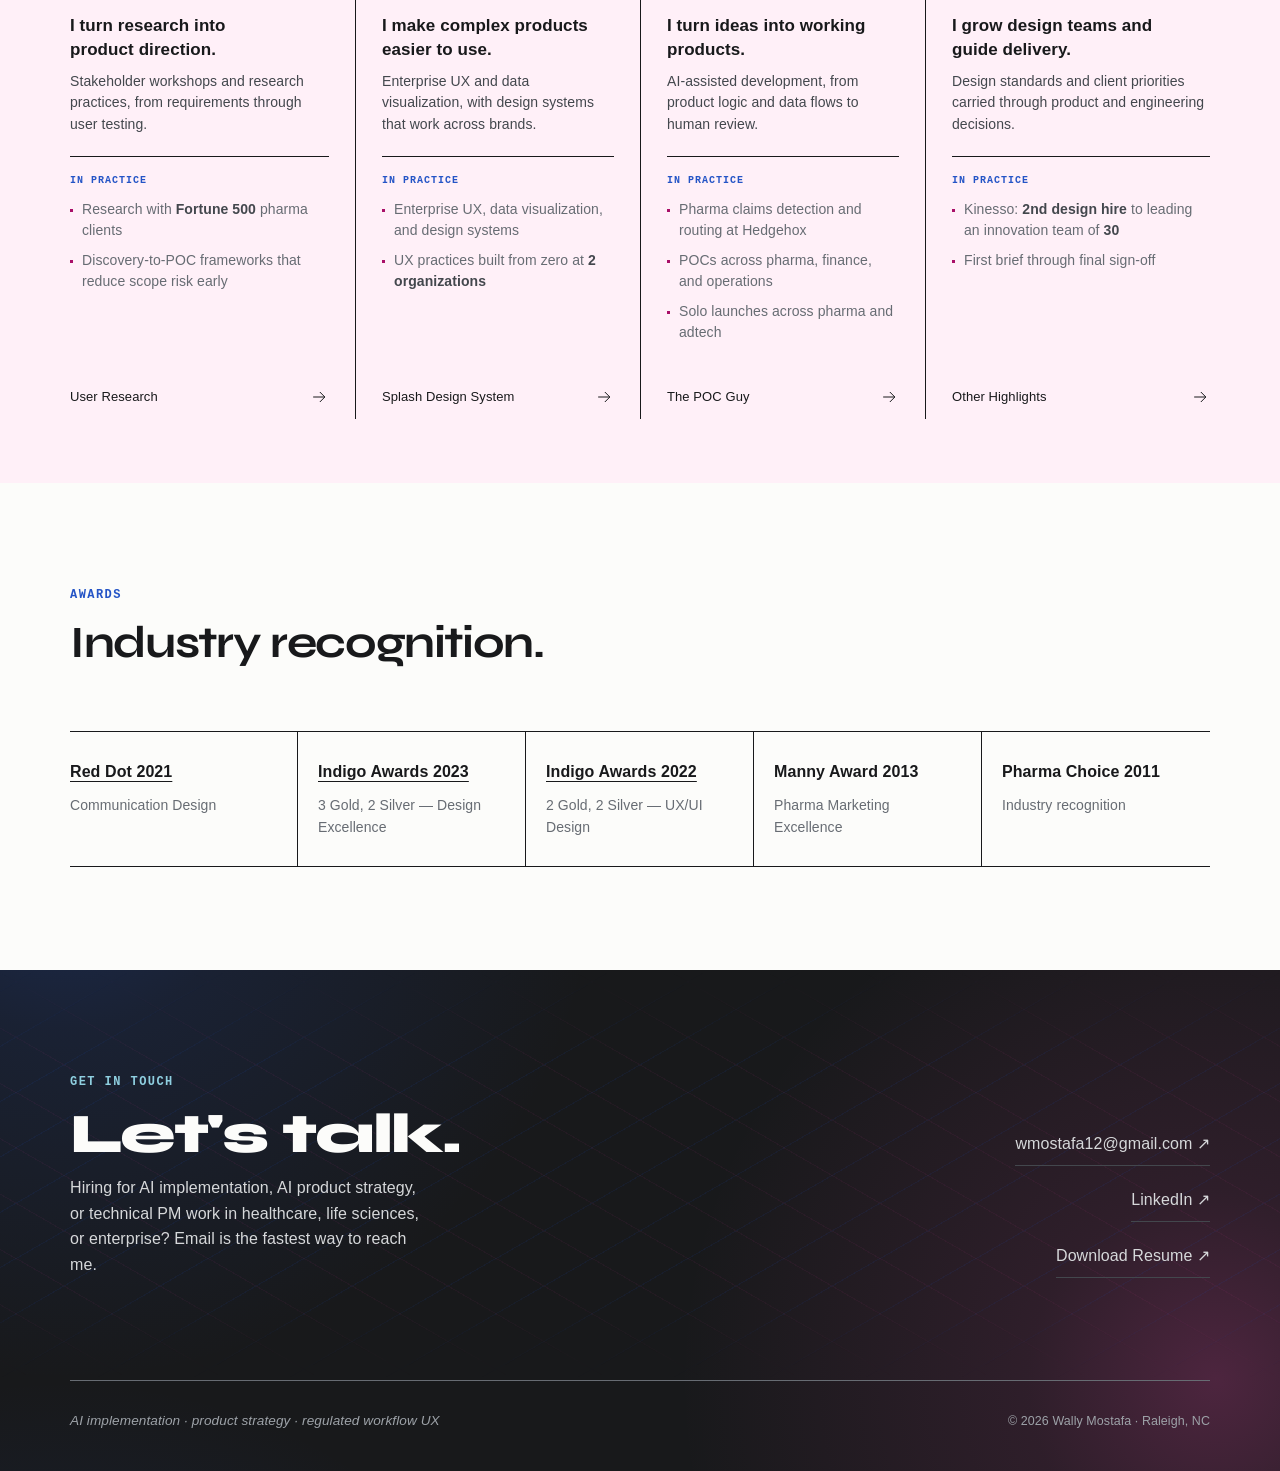
==== commit 75d89069: "Standardize challenger portfolio UI" ====
--- a/index.html
+++ b/index.html
@@ -1173,6 +1173,8 @@
 
 <canvas class="hero-canvas" id="hero-canvas" aria-hidden="true" data-state="fallback"></canvas>
 
+<a class="skip-link" href="#main-content">Skip to content</a>
+
 <nav id="nav">
   <a href="index.html" class="name">Wally Mostafa</a>
   <button class="mobile-menu-btn" type="button" aria-label="Open navigation" aria-controls="navigation-links" aria-expanded="false">
@@ -1188,6 +1190,8 @@
     <li><a href="resume.html" class="nav-cta">Resume</a></li>
   </ul>
 </nav>
+
+<main id="main-content">
 
 <!-- HERO -->
 <section class="hero">
@@ -1243,7 +1247,7 @@
         <div class="work-meta">
           <div class="work-number">01</div>
           <h3>Pharma AI Platform</h3>
-          <div class="role">Hedgehox<br>AI Implementation Partner</div>
+          <div class="role">Hedgehox<br>AI Implementation Lead</div>
         </div>
         <div class="work-media"><img src="assets/portfolio-revision/project-01.webp" alt="Claims Detector document review with highlighted claims and approval controls" width="960" height="566" loading="lazy" decoding="async"></div>
   <div class="work-body">
@@ -1754,6 +1758,8 @@
   </div>
 </section>
 
+</main>
+
 <footer>
   <div class="footer-inner">
     <span class="footer-sign-off">AI implementation · product strategy · regulated workflow UX</span>
--- a/assets/portfolio-revision/revision.css
+++ b/assets/portfolio-revision/revision.css
@@ -242,11 +242,12 @@
   min-height: 56px; padding: 8px 24px;
   color: var(--dark-label); background: var(--dark-raised);
   border-bottom: 1px solid var(--dark-rule);
-  font: 500 13px/1.4 var(--font-body);
+  font: 500 12px/1.2 var(--font-body);
   opacity: 0; pointer-events: none;
   transition: opacity 180ms cubic-bezier(.22, 1, .36, 1);
 }
 #work.work-stack-condensed .work-stack-label { height: var(--stack-step); min-height: 0; padding-block: 0; }
+#work.work-stack-active .work-stack-label > span { transform: translateY(-2px); }
 #work.work-stack-active .work-stack-label > span:first-child { min-width: 0; overflow: hidden; text-overflow: ellipsis; white-space: nowrap; }
 #work.work-stack-active .work-stack-label > span:last-child { flex: 0 0 auto; }
 #work.work-stack-active .work-item.is-covered .work-stack-label { opacity: 1; }
--- a/assets/proof-grid/homepage.css
+++ b/assets/proof-grid/homepage.css
@@ -28,9 +28,9 @@
   --shadow-m: 6px 6px 0 rgb(36 84 198 / 0.16);
   --shadow-l: 10px 10px 0 rgb(36 84 198 / 0.14);
 
-  --font-display: "Avenir Next", Avenir, "Segoe UI", Helvetica, Arial, sans-serif;
-  --font-body: "Avenir Next", Avenir, "Segoe UI", Helvetica, Arial, sans-serif;
-  --font-mono: "SFMono-Regular", "SF Mono", "Roboto Mono", Consolas, monospace;
+  --font-display: "Syne", sans-serif;
+  --font-body: "Instrument Sans", sans-serif;
+  --font-mono: "SFMono-Regular", "SF Mono", Consolas, monospace;
 
   --pg-pink: #e548a5;
   --pg-pink-deep: #a90f68;
@@ -70,7 +70,28 @@
 }
 
 .proof-grid-homepage :focus-visible {
-  outline-color: var(--pg-cobalt);
+  outline: 2px solid var(--pg-cobalt);
+  outline-offset: 3px;
+}
+
+.proof-grid-homepage .skip-link {
+  position: fixed;
+  top: 0.75rem;
+  left: 0.75rem;
+  z-index: 1000;
+  padding: 0.7rem 0.9rem;
+  color: #fff;
+  background: var(--pg-cobalt);
+  border: 1px solid var(--ink);
+  box-shadow: 3px 3px 0 var(--pg-pink);
+  font-family: var(--font-mono);
+  font-size: 0.75rem;
+  font-weight: 700;
+  transform: translateY(-180%);
+}
+
+.proof-grid-homepage .skip-link:focus {
+  transform: translateY(0);
 }
 
 /* Navigation: same box and responsive behavior, Proof Grid materials. */
@@ -106,6 +127,7 @@
 }
 
 .proof-grid-homepage nav .nav-cta {
+  min-height: 48px;
   color: #fff !important;
   background: var(--pg-cobalt);
   border: 1px solid var(--ink);
@@ -209,7 +231,12 @@
   color: var(--ink-soft);
 }
 
+.proof-grid-homepage .hero-pill--accent {
+  border-color: rgb(36 84 198 / 0.28);
+}
+
 .proof-grid-homepage .btn-primary {
+  min-height: 48px;
   color: #fff;
   background: var(--pg-cobalt);
   border: 1px solid var(--ink);
@@ -316,6 +343,15 @@
 .proof-grid-homepage #work .tag,
 .proof-grid-homepage #work .work-stack-label {
   font-family: var(--font-mono);
+}
+
+.proof-grid-homepage #work .work-stack-label {
+  font-size: 0.75rem;
+  line-height: 1.2;
+}
+
+.proof-grid-homepage #work .work-number::before {
+  content: "Selected / ";
 }
 
 .proof-grid-homepage #work .work-number,
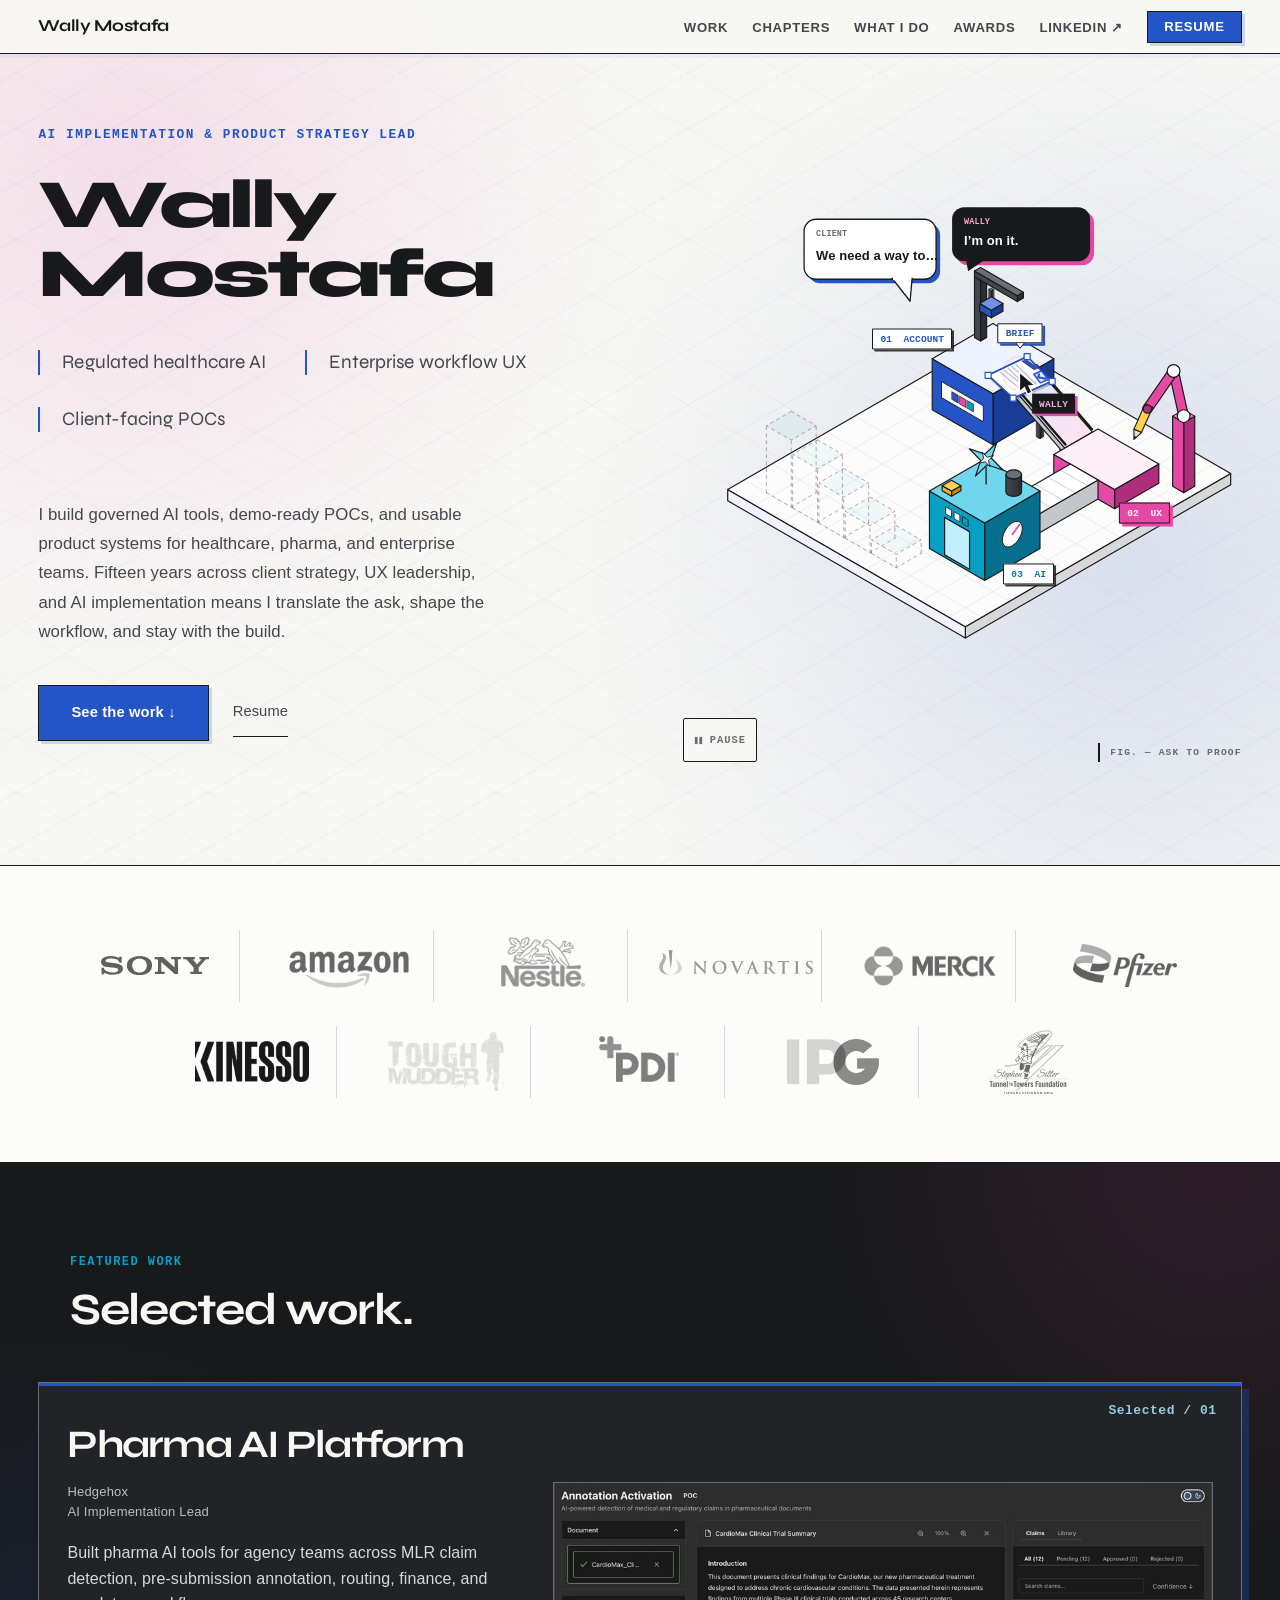
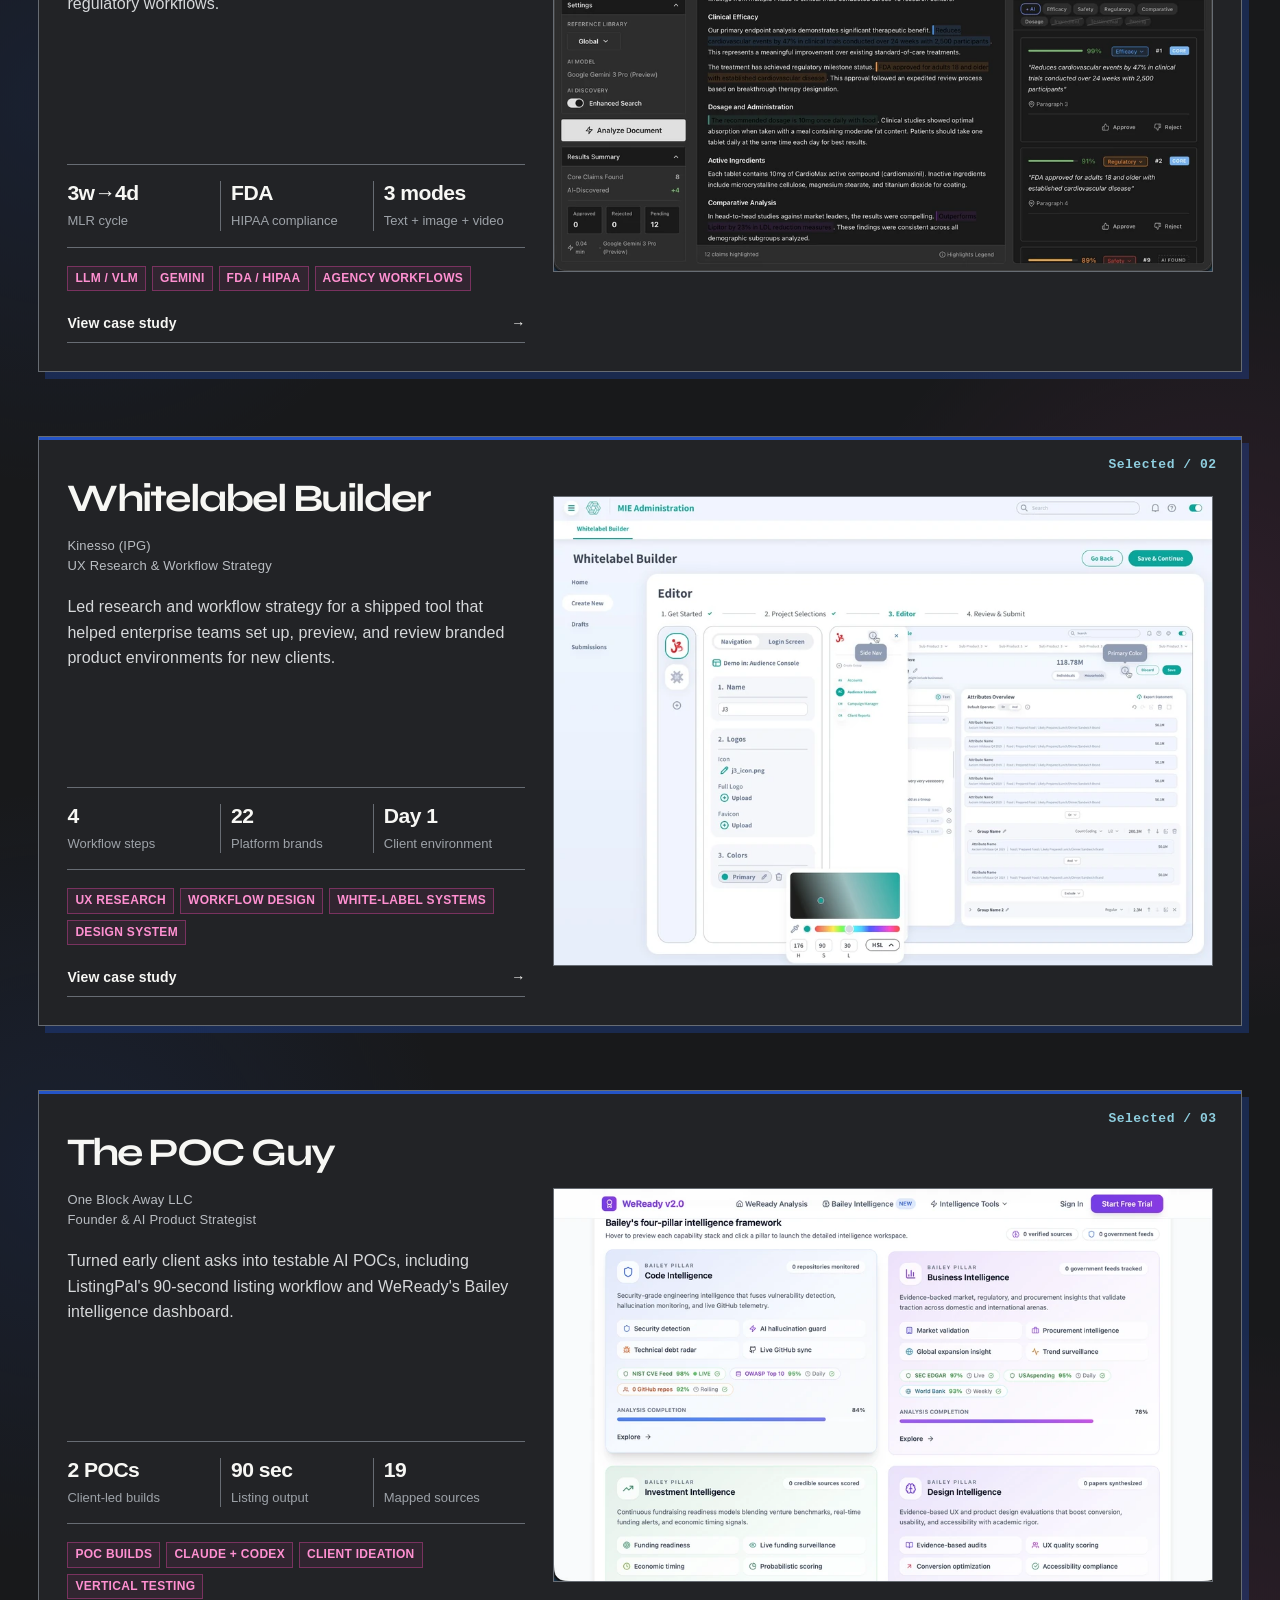
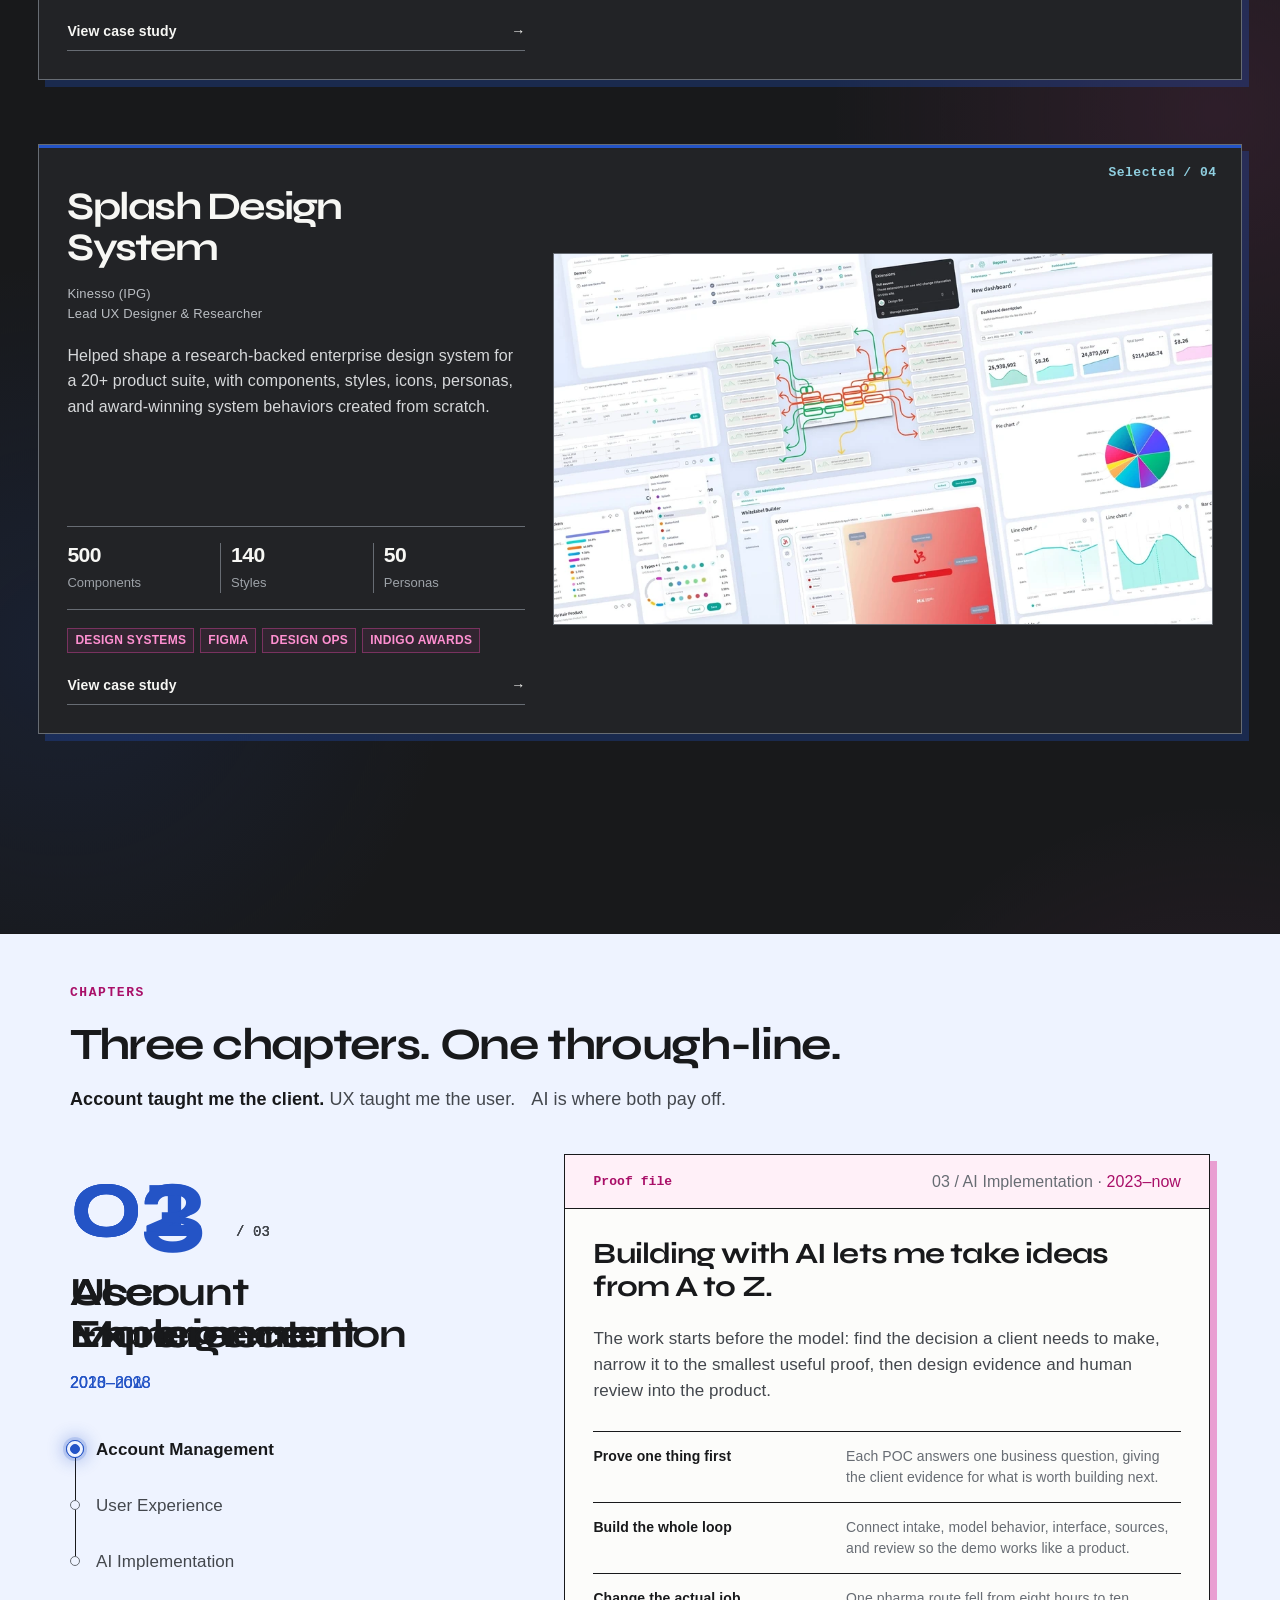
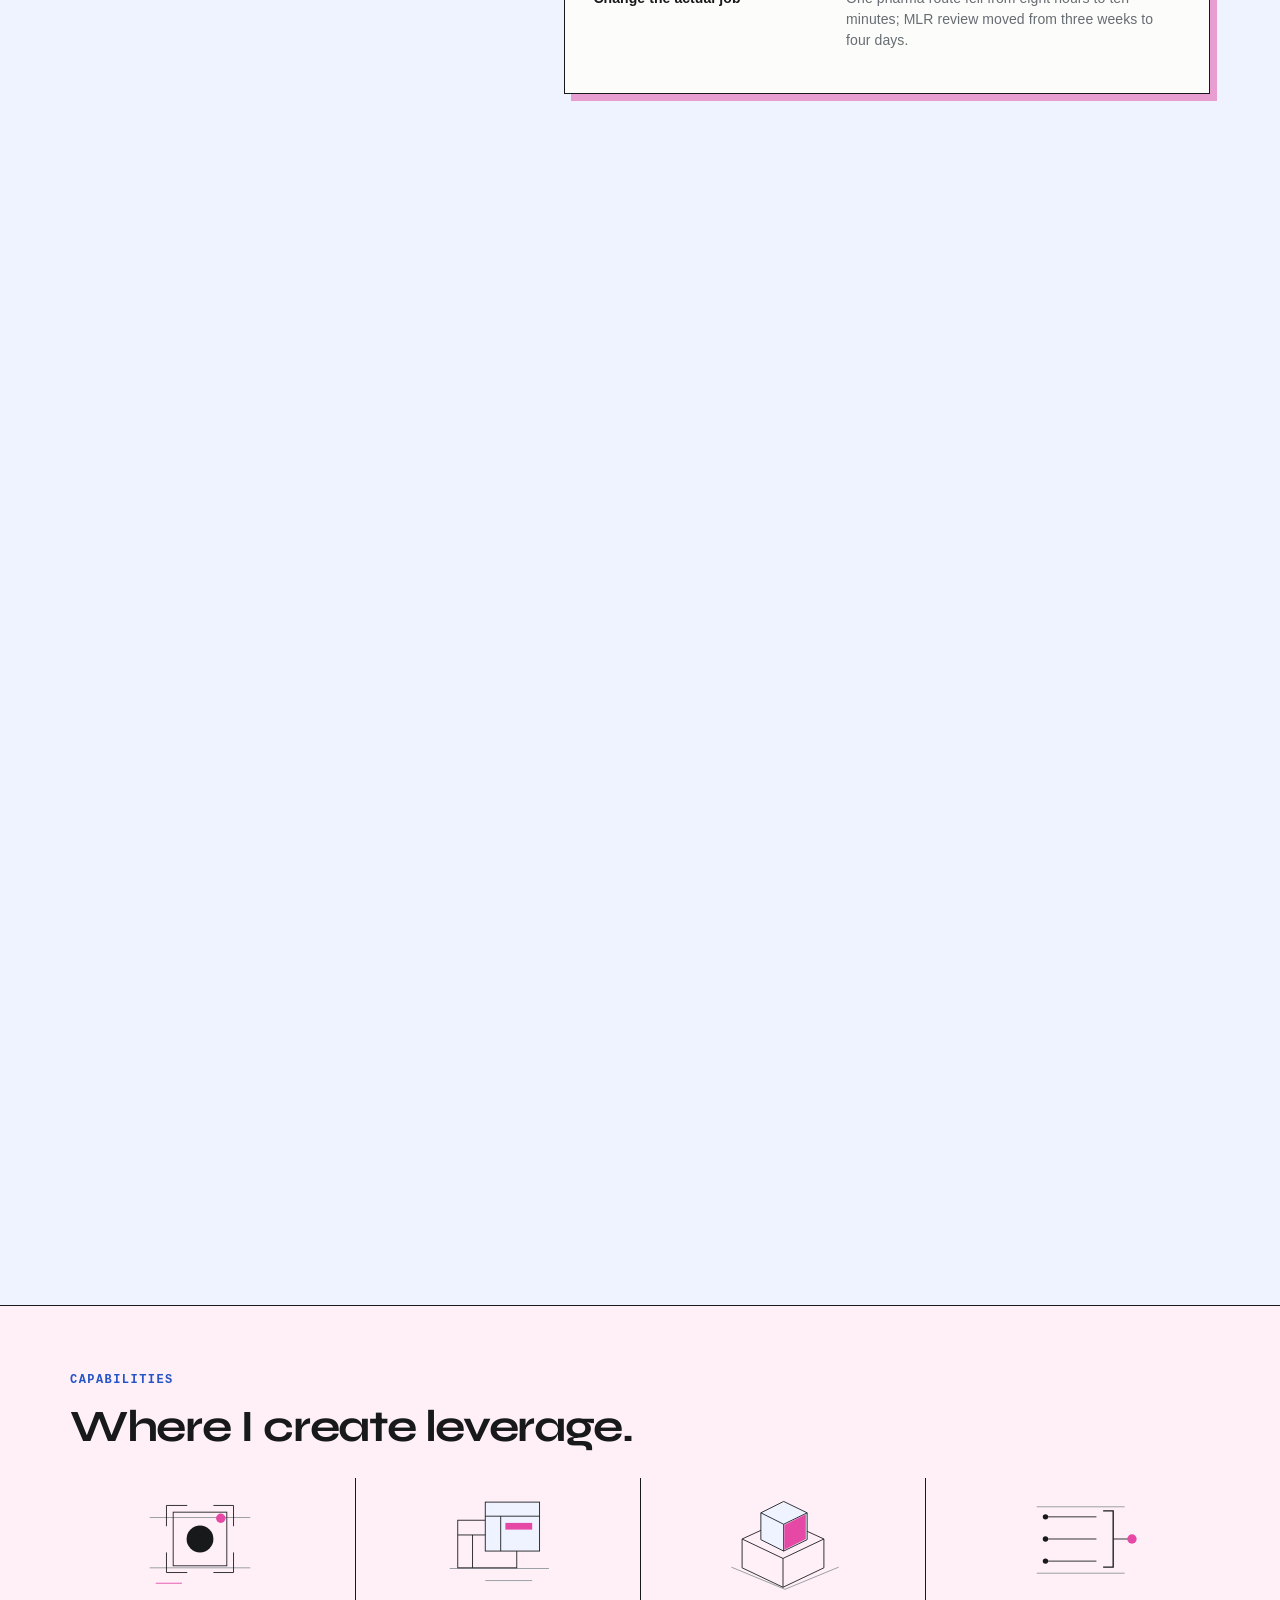
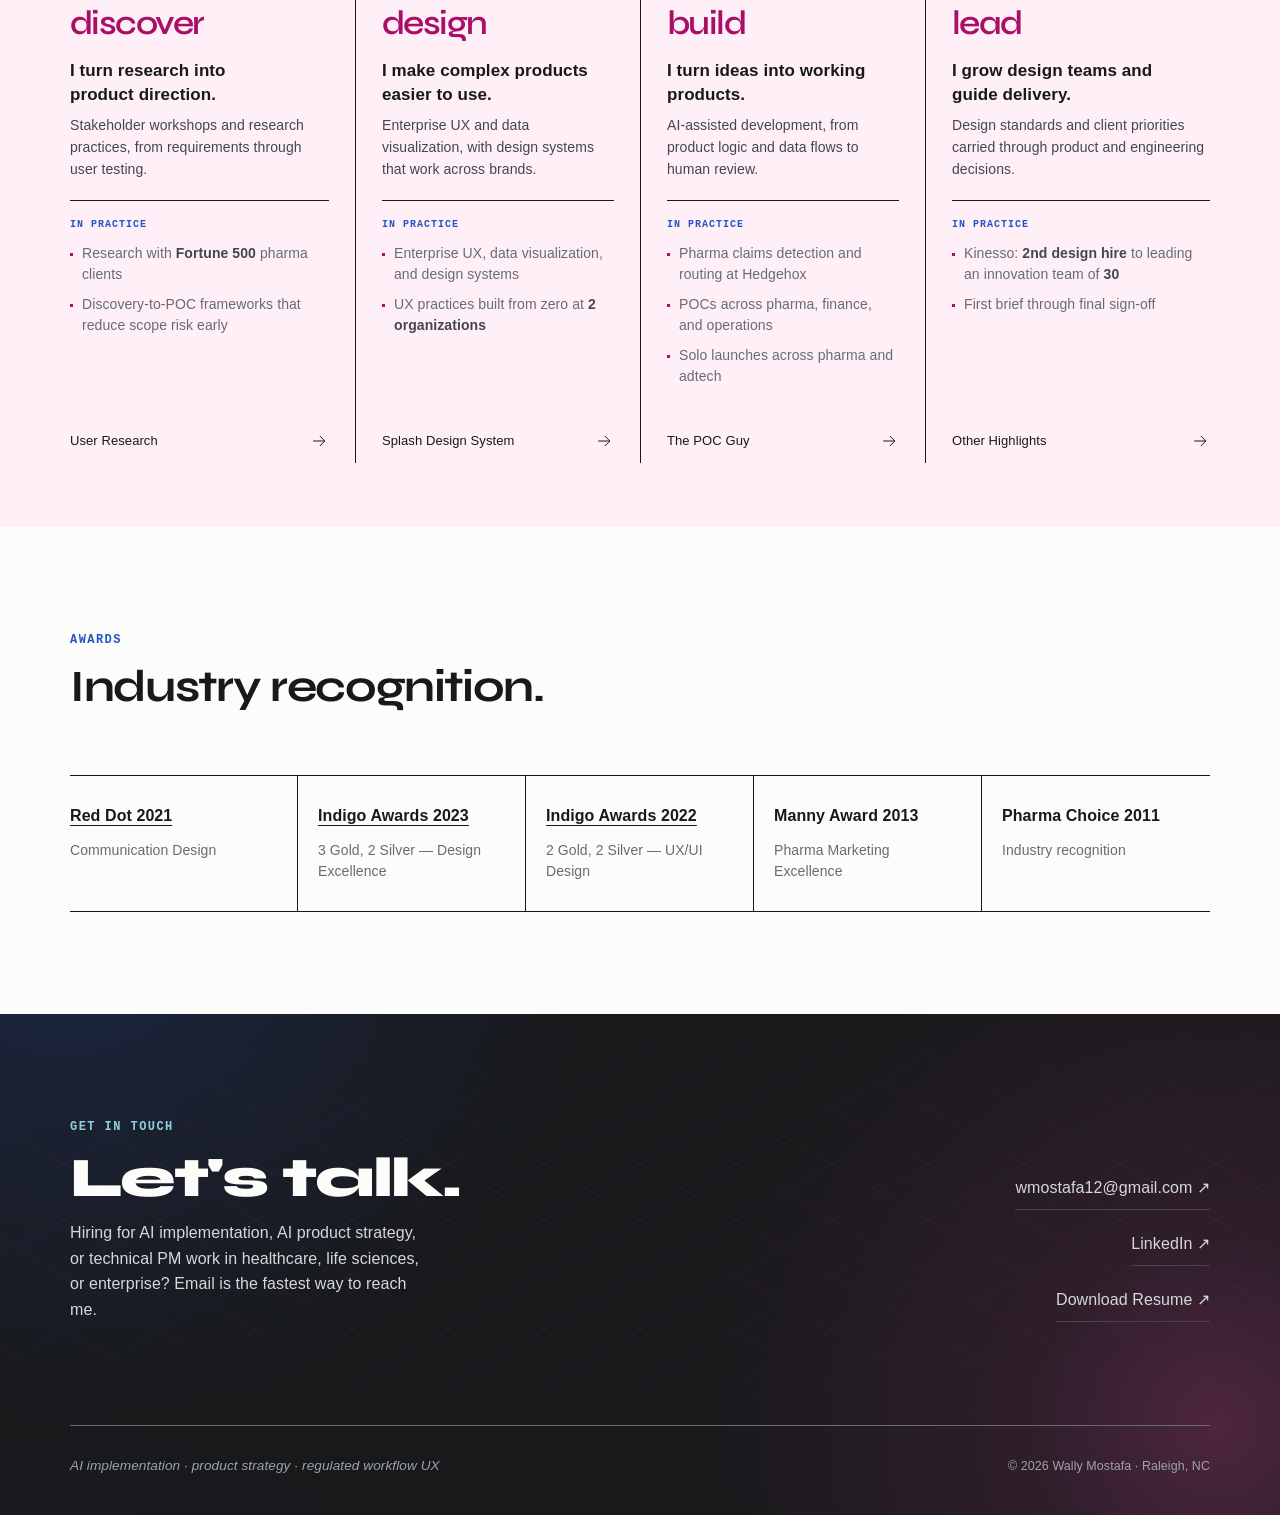
==== commit 600b29bd: "Bring ask-to-proof hero to live Proof Grid" ====
--- a/index.html
+++ b/index.html
@@ -151,20 +151,6 @@
 
   nav .nav-cta:hover { background: var(--accent); color: var(--surface) !important; }
 
-  /* ── HERO CANVAS ── */
-  .hero-canvas {
-    position: fixed;
-    top: 0;
-    left: 0;
-    width: 100%;
-    height: 100%;
-    z-index: 0;
-    pointer-events: none;
-    opacity: 0;
-    transition: opacity 1.2s ease;
-  }
-  .hero-canvas.loaded { opacity: 1; }
-
   /* ── HERO ── */
   .hero {
     min-height: 90vh;
@@ -254,6 +240,74 @@
     opacity: 0;
     transform: translateY(16px);
     animation: fadeUp 0.8s 1.1s ease-out forwards;
+  }
+
+  /* The ask-to-proof scene belongs to the hero, beside its existing copy. */
+  .hero.hero-machine-layout {
+    max-width: 1320px;
+    min-height: calc(100vh - 56px);
+    display: grid;
+    grid-template-columns: minmax(0, 1.05fr) minmax(0, 1fr);
+    align-items: center;
+    gap: clamp(2rem, 4.5vw, 4.5rem);
+  }
+  .hero-machine-layout .hero-copy { min-width: 0; }
+  .hero-machine-layout h1 { font-size: clamp(3rem, 5.4vw, 6rem); }
+  .hero-machine-layout .hero-tagline { gap: var(--space-m) var(--space-l); }
+  .hero-machine-layout .hero-tagline span { font-size: clamp(1rem, 1.5vw, 1.2rem); }
+  .hero-machine-layout .hero-intro { max-width: 50ch; }
+  .hero-machine {
+    position: relative;
+    width: 100%;
+    height: clamp(520px, 74vh, 660px);
+    min-width: 0;
+    isolation: isolate;
+    opacity: 0;
+    transform: translateY(16px);
+    animation: fadeUp .8s .7s ease-out forwards;
+  }
+  .hero-machine canvas { position: absolute; inset: 0; display: block; width: 100%; height: 100%; }
+  .hero-machine-pause {
+    position: absolute;
+    left: 0;
+    bottom: 0;
+    display: inline-flex;
+    align-items: center;
+    justify-content: center;
+    gap: 7px;
+    min-width: 72px;
+    min-height: 44px;
+    padding: 10px;
+    border: 1px solid var(--rule);
+    border-radius: 2px;
+    background: var(--surface);
+    color: var(--ink-muted);
+    cursor: pointer;
+    font: 700 .65rem/1 var(--font-mono, var(--font-body));
+    letter-spacing: .1em;
+    text-transform: uppercase;
+  }
+  .hero-machine-pause:hover,
+  .hero-machine-pause:focus-visible { color: var(--ink); border-color: var(--ink); outline: 2px solid var(--accent); outline-offset: 3px; }
+  .hero-machine-pause svg { width: 9px; height: 9px; fill: currentColor; }
+  .hero-machine-fig {
+    position: absolute;
+    right: 0;
+    bottom: 0;
+    padding: 5px 0 5px 10px;
+    border-left: 2px solid var(--ink);
+    color: var(--ink-muted);
+    font: 700 .6rem/1 var(--font-mono, var(--font-body));
+    letter-spacing: .12em;
+    text-transform: uppercase;
+  }
+
+  @media (max-width: 900px) {
+    .hero.hero-machine-layout { grid-template-columns: 1fr; min-height: 0; }
+    .hero-machine { max-width: 640px; height: 560px; justify-self: center; }
+  }
+  @media (max-width: 520px) {
+    .hero-machine { height: 380px; }
   }
 
   .btn-primary {
@@ -1164,14 +1218,13 @@
       animation-duration: 0.01ms !important;
       transition-duration: 0.01ms !important;
     }
+    .hero-machine { animation: none; opacity: 1; transform: none; }
   }
 </style>
 <link rel="stylesheet" href="assets/portfolio-revision/revision.css?v=fd5b1d494d20">
 <link rel="stylesheet" href="assets/proof-grid/homepage.css?v=1">
 </head>
 <body>
-
-<canvas class="hero-canvas" id="hero-canvas" aria-hidden="true" data-state="fallback"></canvas>
 
 <a class="skip-link" href="#main-content">Skip to content</a>
 
@@ -1194,20 +1247,27 @@
 <main id="main-content">
 
 <!-- HERO -->
-<section class="hero">
-  <div class="hero-eyebrow">AI Implementation &amp; Product Strategy Lead</div>
-  <h1>Wally Mostafa</h1>
-  <div class="hero-tagline">
-    <span>Regulated healthcare AI</span>
-    <span>Enterprise workflow UX</span>
-    <span>Client-facing POCs</span>
+<section class="hero hero-machine-layout">
+  <div class="hero-copy">
+    <div class="hero-eyebrow">AI Implementation &amp; Product Strategy Lead</div>
+    <h1>Wally Mostafa</h1>
+    <div class="hero-tagline">
+      <span>Regulated healthcare AI</span>
+      <span>Enterprise workflow UX</span>
+      <span>Client-facing POCs</span>
+    </div>
+    <p class="hero-intro">
+      I build governed AI tools, demo-ready POCs, and usable product systems for healthcare, pharma, and enterprise teams. Fifteen years across client strategy, UX leadership, and AI implementation means I translate the ask, shape the workflow, and stay with the build.
+    </p>
+    <div class="hero-cta">
+      <a href="#work" class="btn-primary">See the work ↓</a>
+      <a href="resume.html" class="btn-ghost">Resume</a>
+    </div>
   </div>
-  <p class="hero-intro">
-    I build governed AI tools, demo-ready POCs, and usable product systems for healthcare, pharma, and enterprise teams. Fifteen years across client strategy, UX leadership, and AI implementation means I translate the ask, shape the workflow, and stay with the build.
-  </p>
-  <div class="hero-cta">
-    <a href="#work" class="btn-primary">See the work ↓</a>
-    <a href="resume.html" class="btn-ghost">Resume</a>
+  <div class="hero-machine" id="machine">
+    <canvas role="img" aria-label="A client ask becomes a brief, a UX design, and a working AI proof of concept before returning to the client."></canvas>
+    <button class="hero-machine-pause" type="button" aria-pressed="false" aria-label="Pause hero animation"><svg viewBox="0 0 10 10" aria-hidden="true"><rect x="1" y="1" width="3" height="8"/><rect x="6" y="1" width="3" height="8"/></svg><span>Pause</span></button>
+    <div class="hero-machine-fig" aria-hidden="true">Fig. — Ask to proof</div>
   </div>
 </section>
 
@@ -1778,8 +1838,8 @@
 
 <!-- Reading content stays visible; decorative motion is progressively enhanced. -->
 
-<!-- HERO: the original bulbs, scoped to the visible hero. -->
-<script src="assets/portfolio-revision/hero-atmosphere.js?v=b6a7f5250cfe"></script>
+<!-- The machine animates only while its hero is in view. -->
+<script src="assets/portfolio-revision/hero-machine.js?v=2"></script>
 
 <script src="assets/vendor/gsap-3.12.5.min.js"></script>
 <script src="assets/portfolio-revision/revision.js?v=609052b51526"></script>
--- a/assets/portfolio-revision/revision.css
+++ b/assets/portfolio-revision/revision.css
@@ -29,7 +29,7 @@
   line-height: 1.1;
   letter-spacing: -.03em;
 }
-/* The hero composition stays intact; this is its static motion fallback. */
+/* A still bulb field supports the hero machine. */
 .hero::before {
   content: '';
   position: absolute;
@@ -42,7 +42,6 @@
   --bulb-core: .28;
   --bulb-shoulder: .12;
 }
-.hero-canvas[data-state='running'] ~ .hero::before { opacity: 0; }
 /* Each surface owns its atmosphere. Backgrounds cannot tint content or catch input. */
 .trust-strip, #chapters, .how-i-build, .capabilities, .awards, .contact, body > footer {
   position: relative;
@@ -242,12 +241,11 @@
   min-height: 56px; padding: 8px 24px;
   color: var(--dark-label); background: var(--dark-raised);
   border-bottom: 1px solid var(--dark-rule);
-  font: 500 12px/1.2 var(--font-body);
+  font: 500 13px/1.4 var(--font-body);
   opacity: 0; pointer-events: none;
   transition: opacity 180ms cubic-bezier(.22, 1, .36, 1);
 }
 #work.work-stack-condensed .work-stack-label { height: var(--stack-step); min-height: 0; padding-block: 0; }
-#work.work-stack-active .work-stack-label > span { transform: translateY(-2px); }
 #work.work-stack-active .work-stack-label > span:first-child { min-width: 0; overflow: hidden; text-overflow: ellipsis; white-space: nowrap; }
 #work.work-stack-active .work-stack-label > span:last-child { flex: 0 0 auto; }
 #work.work-stack-active .work-item.is-covered .work-stack-label { opacity: 1; }
@@ -712,8 +710,6 @@
   html { scroll-behavior: auto !important; }
   #work .work-item { transform: none !important; transition: none; }
   #chapters .chapter-state { transform: none !important; transition: none; }
-  /* Keep the hero still when reduced motion is requested. */
-  #hero-canvas { display: none; }
 }
 
 /* Local homepage flow trial: Chapters leads directly into Capabilities. */
